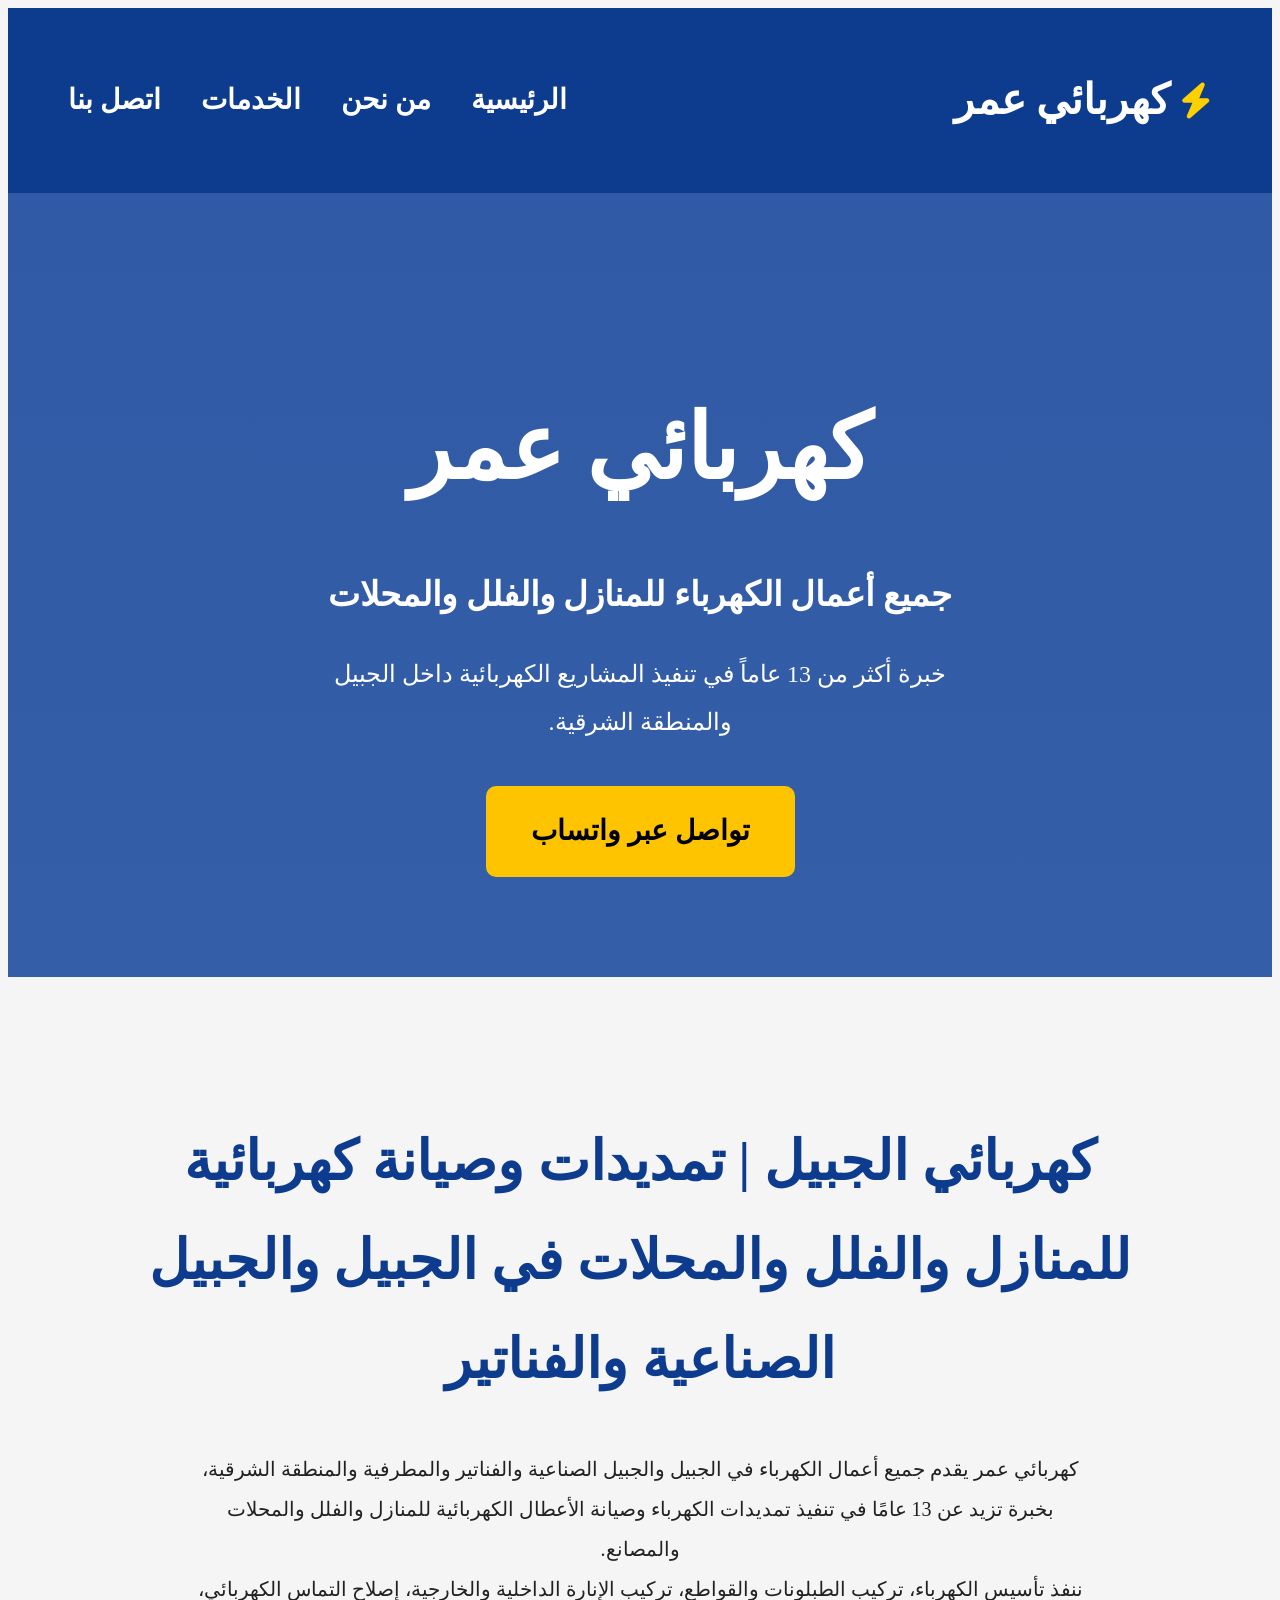
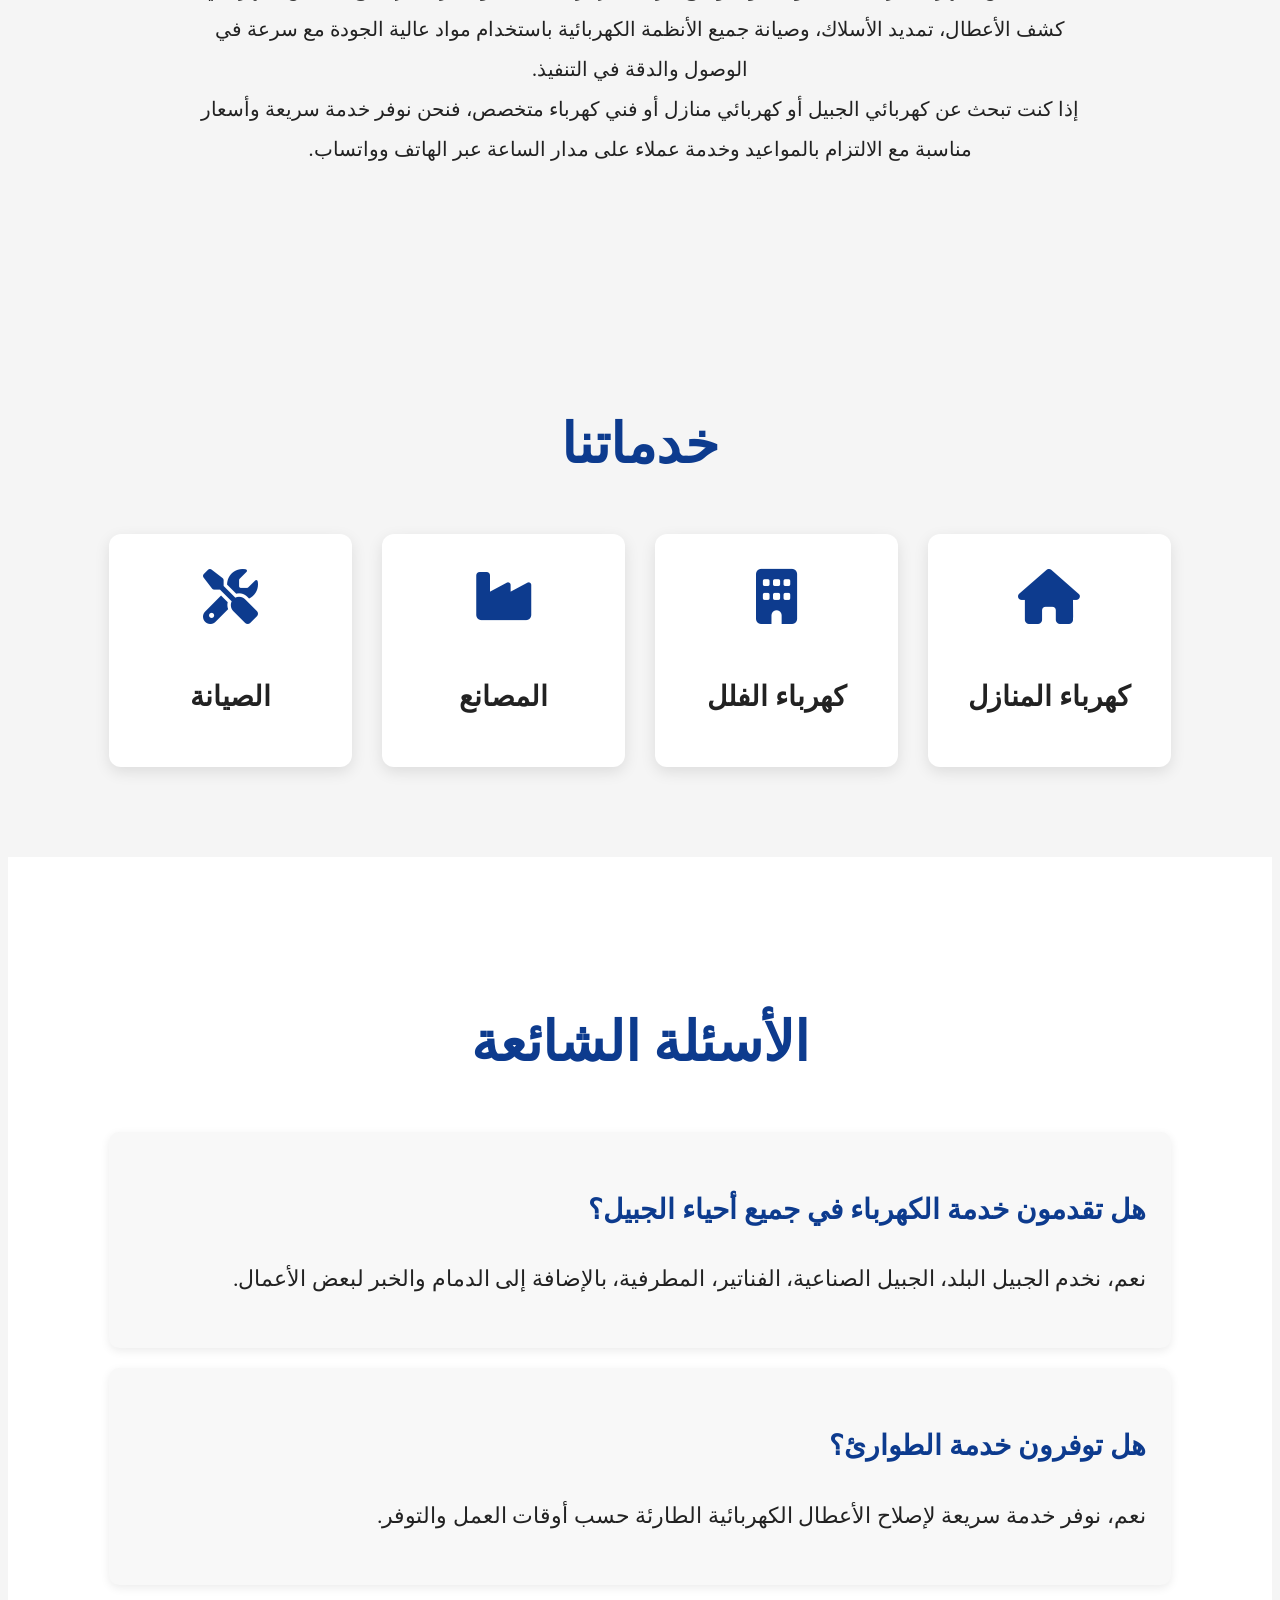
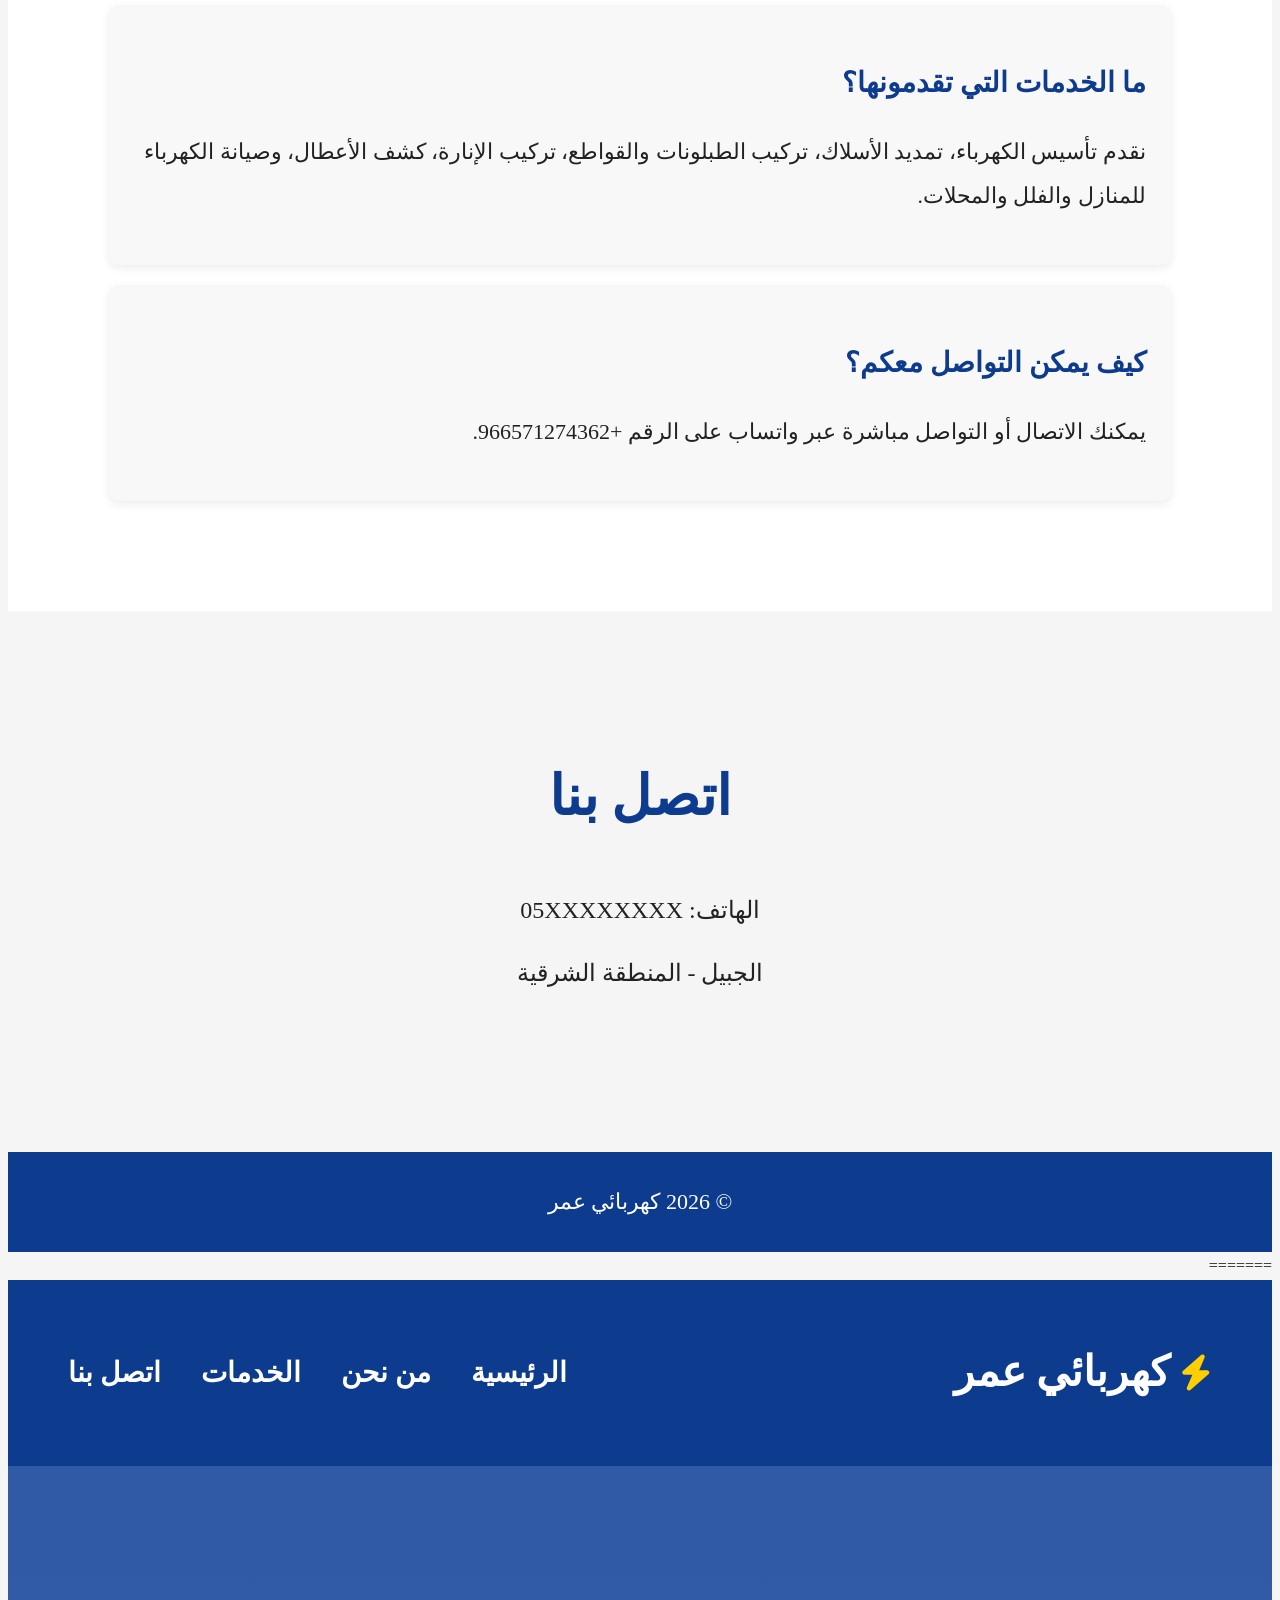
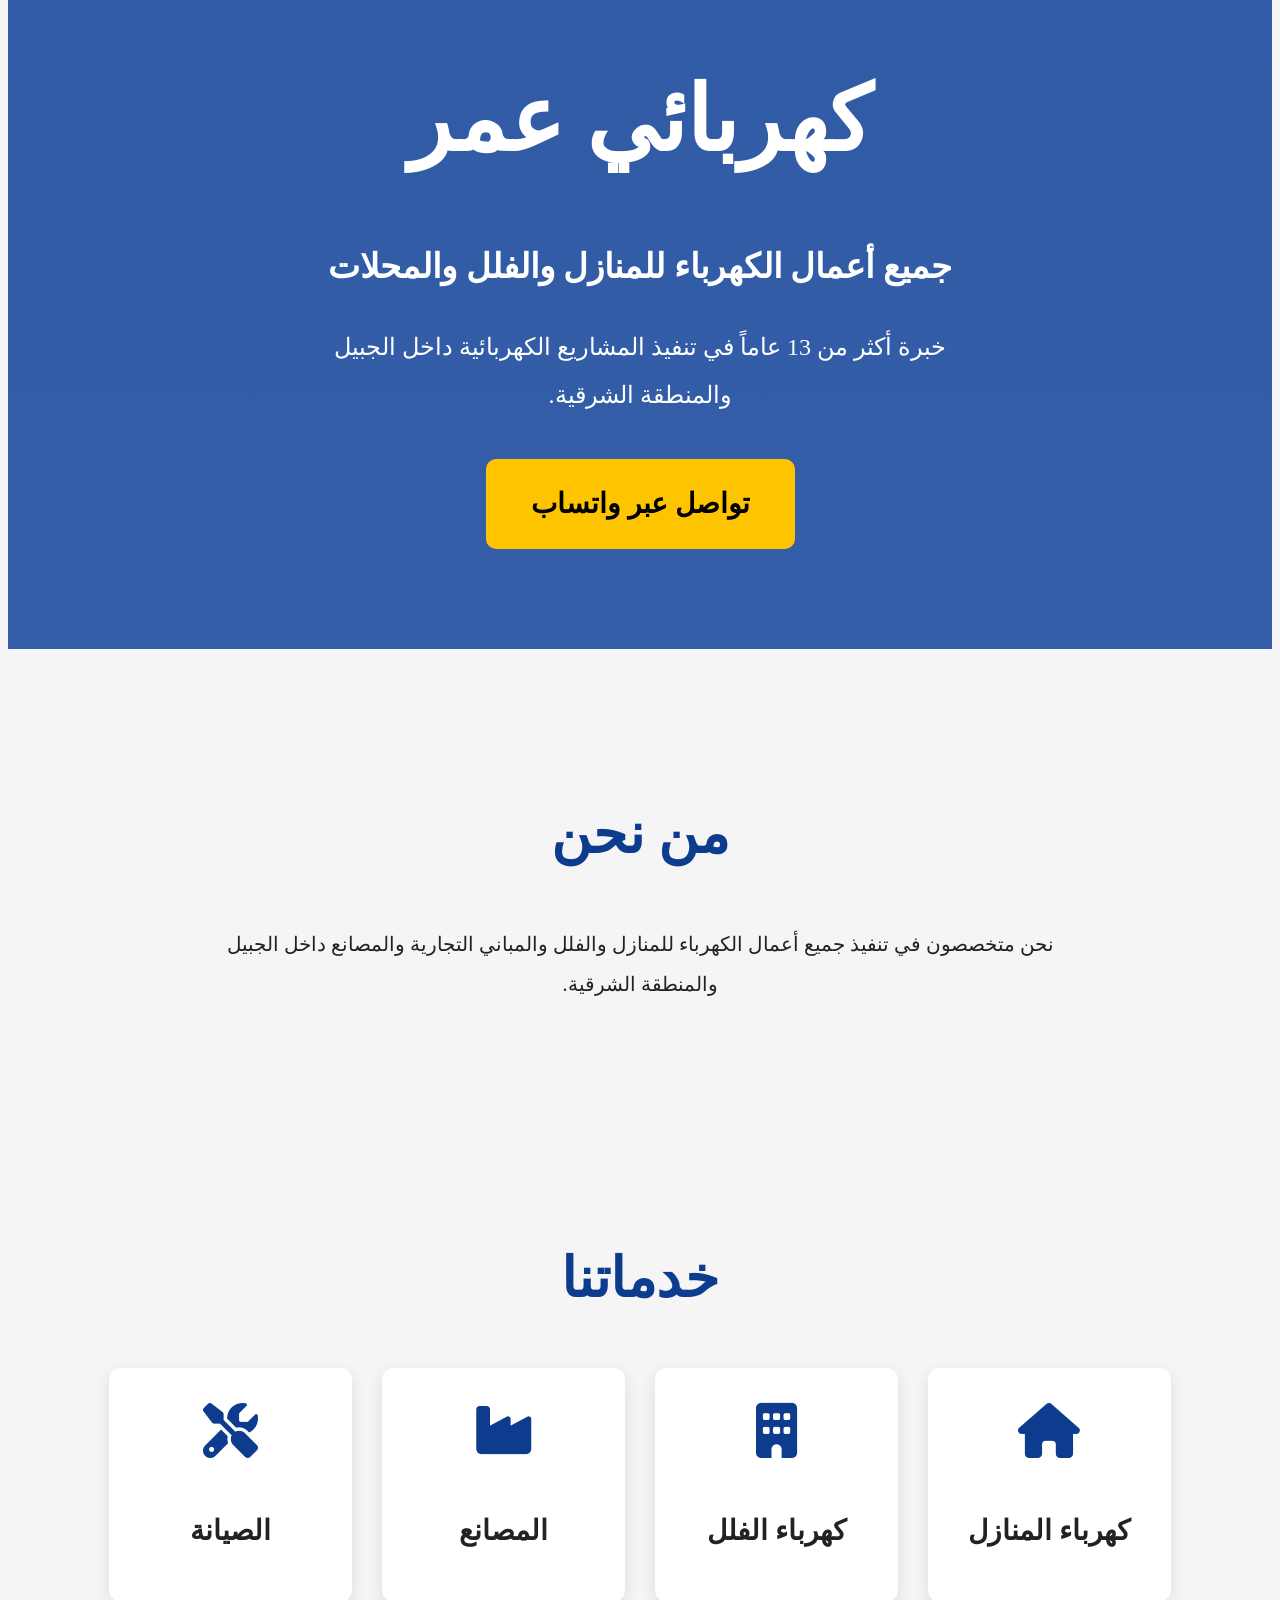
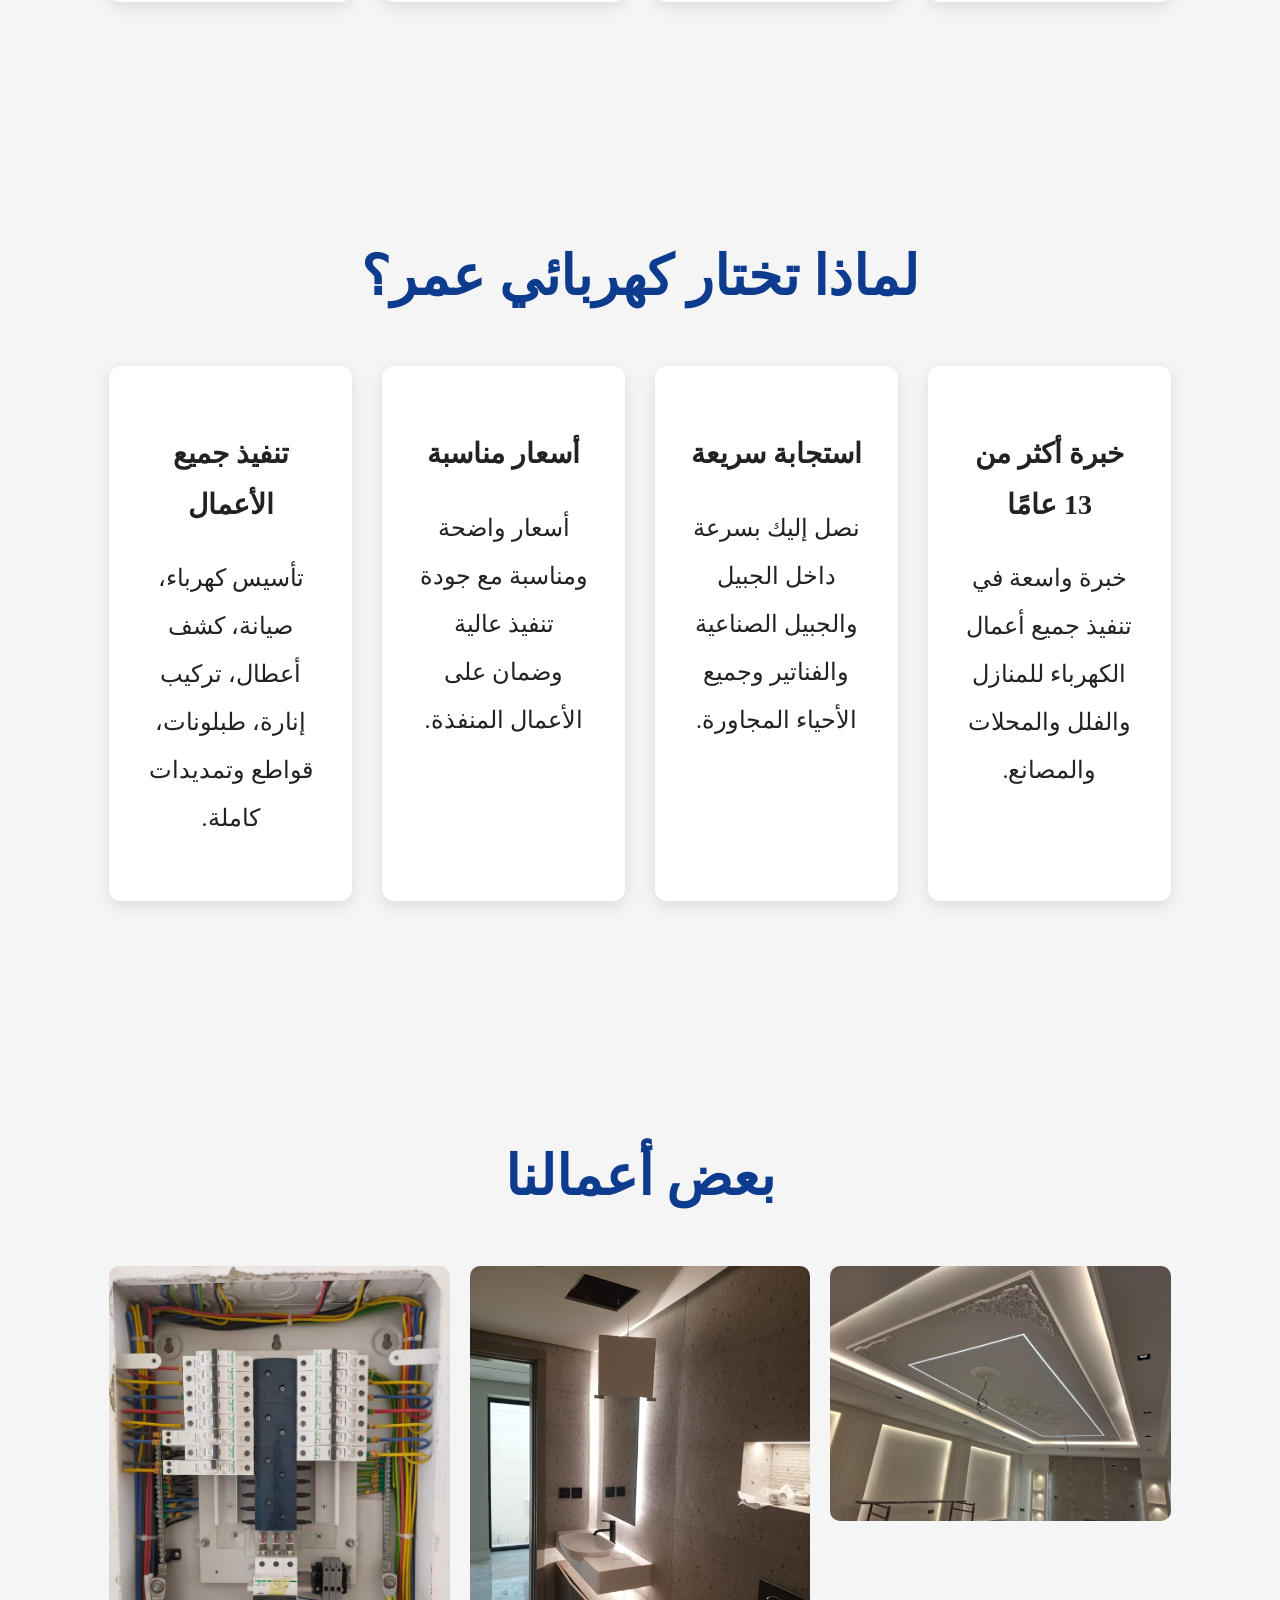
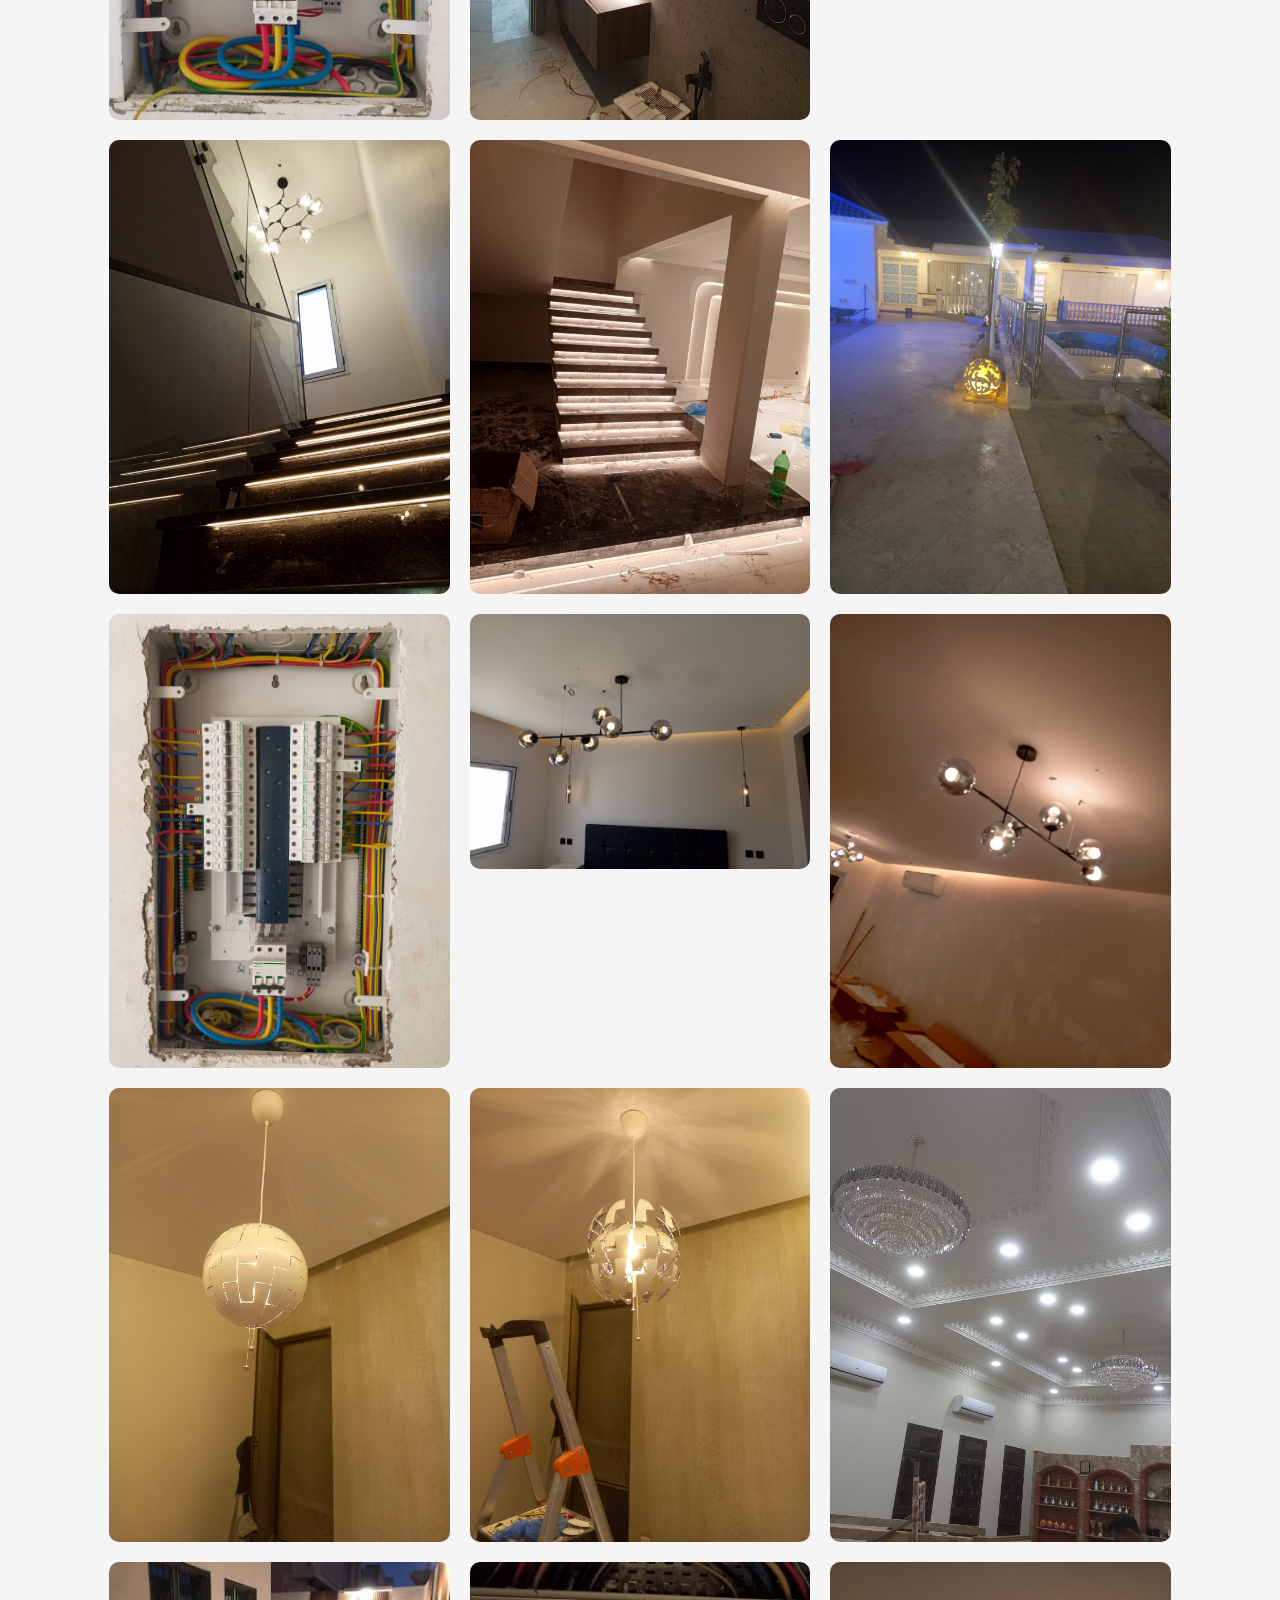
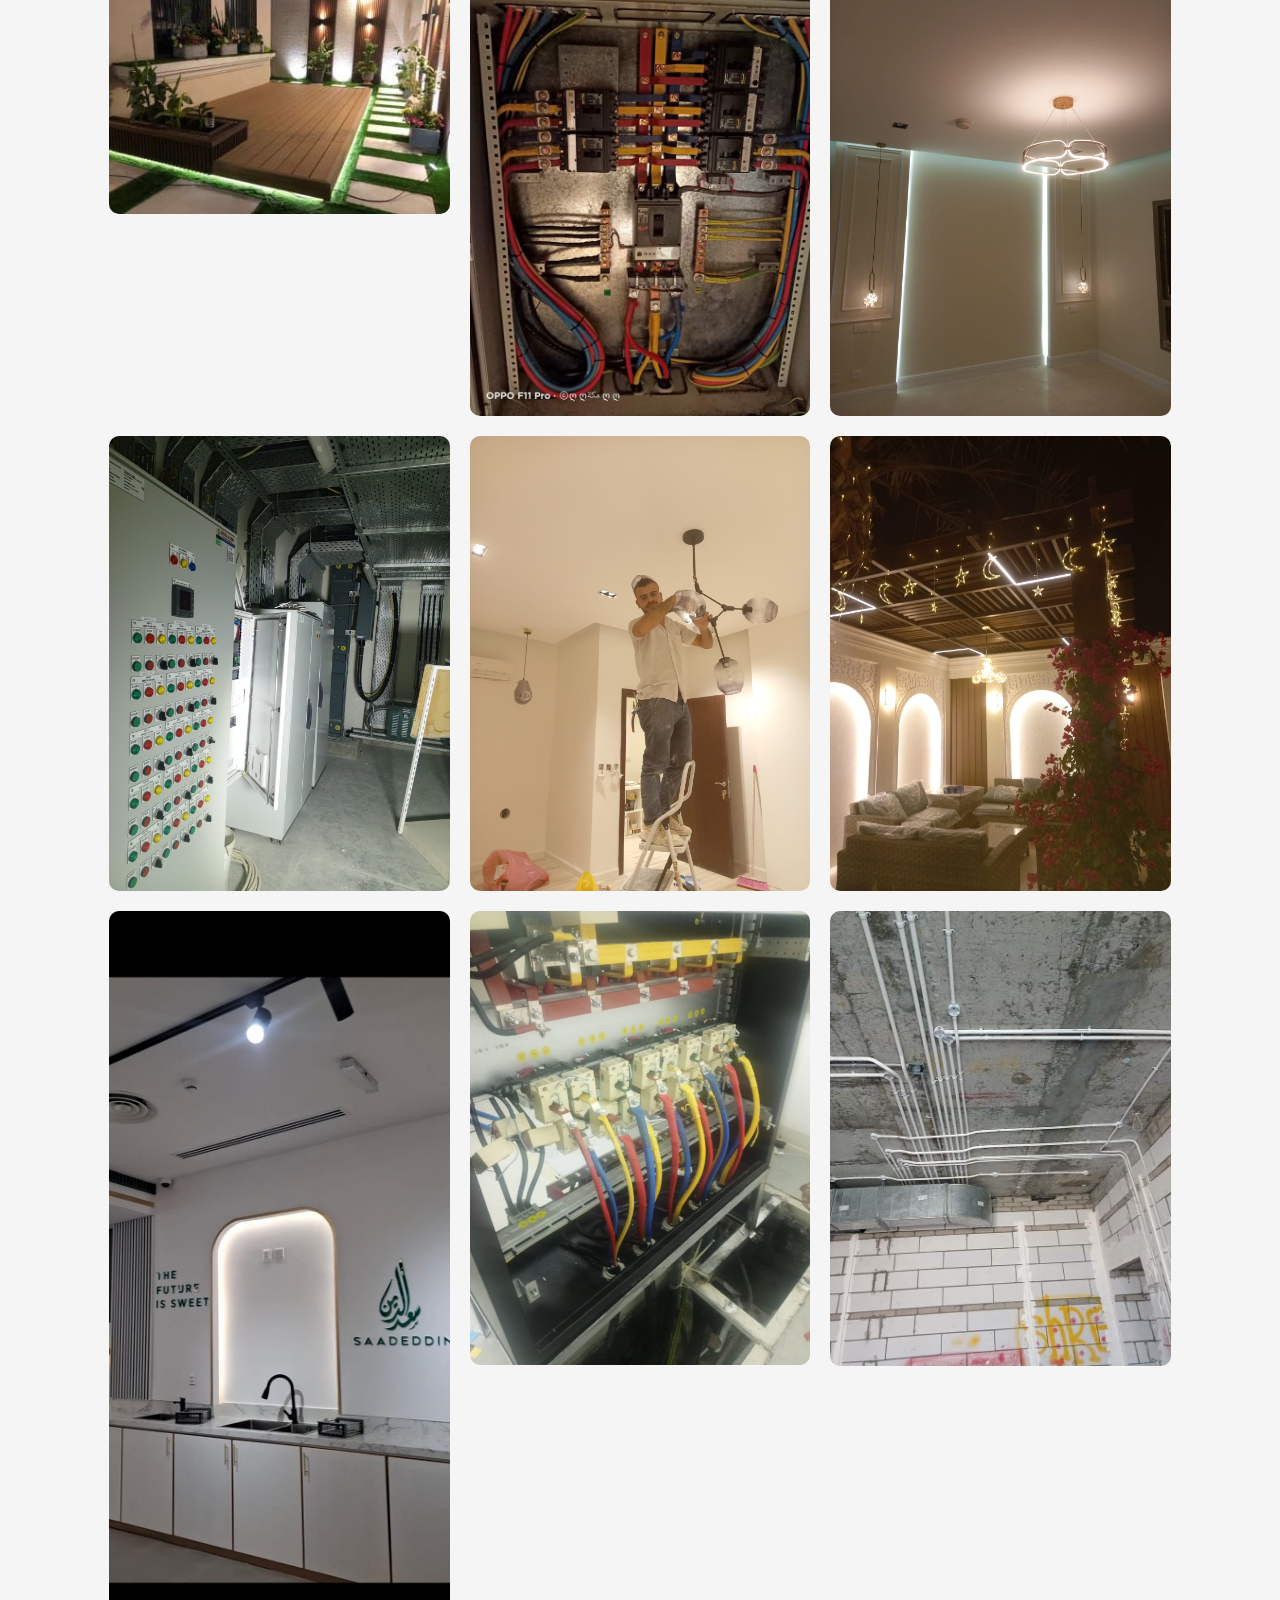
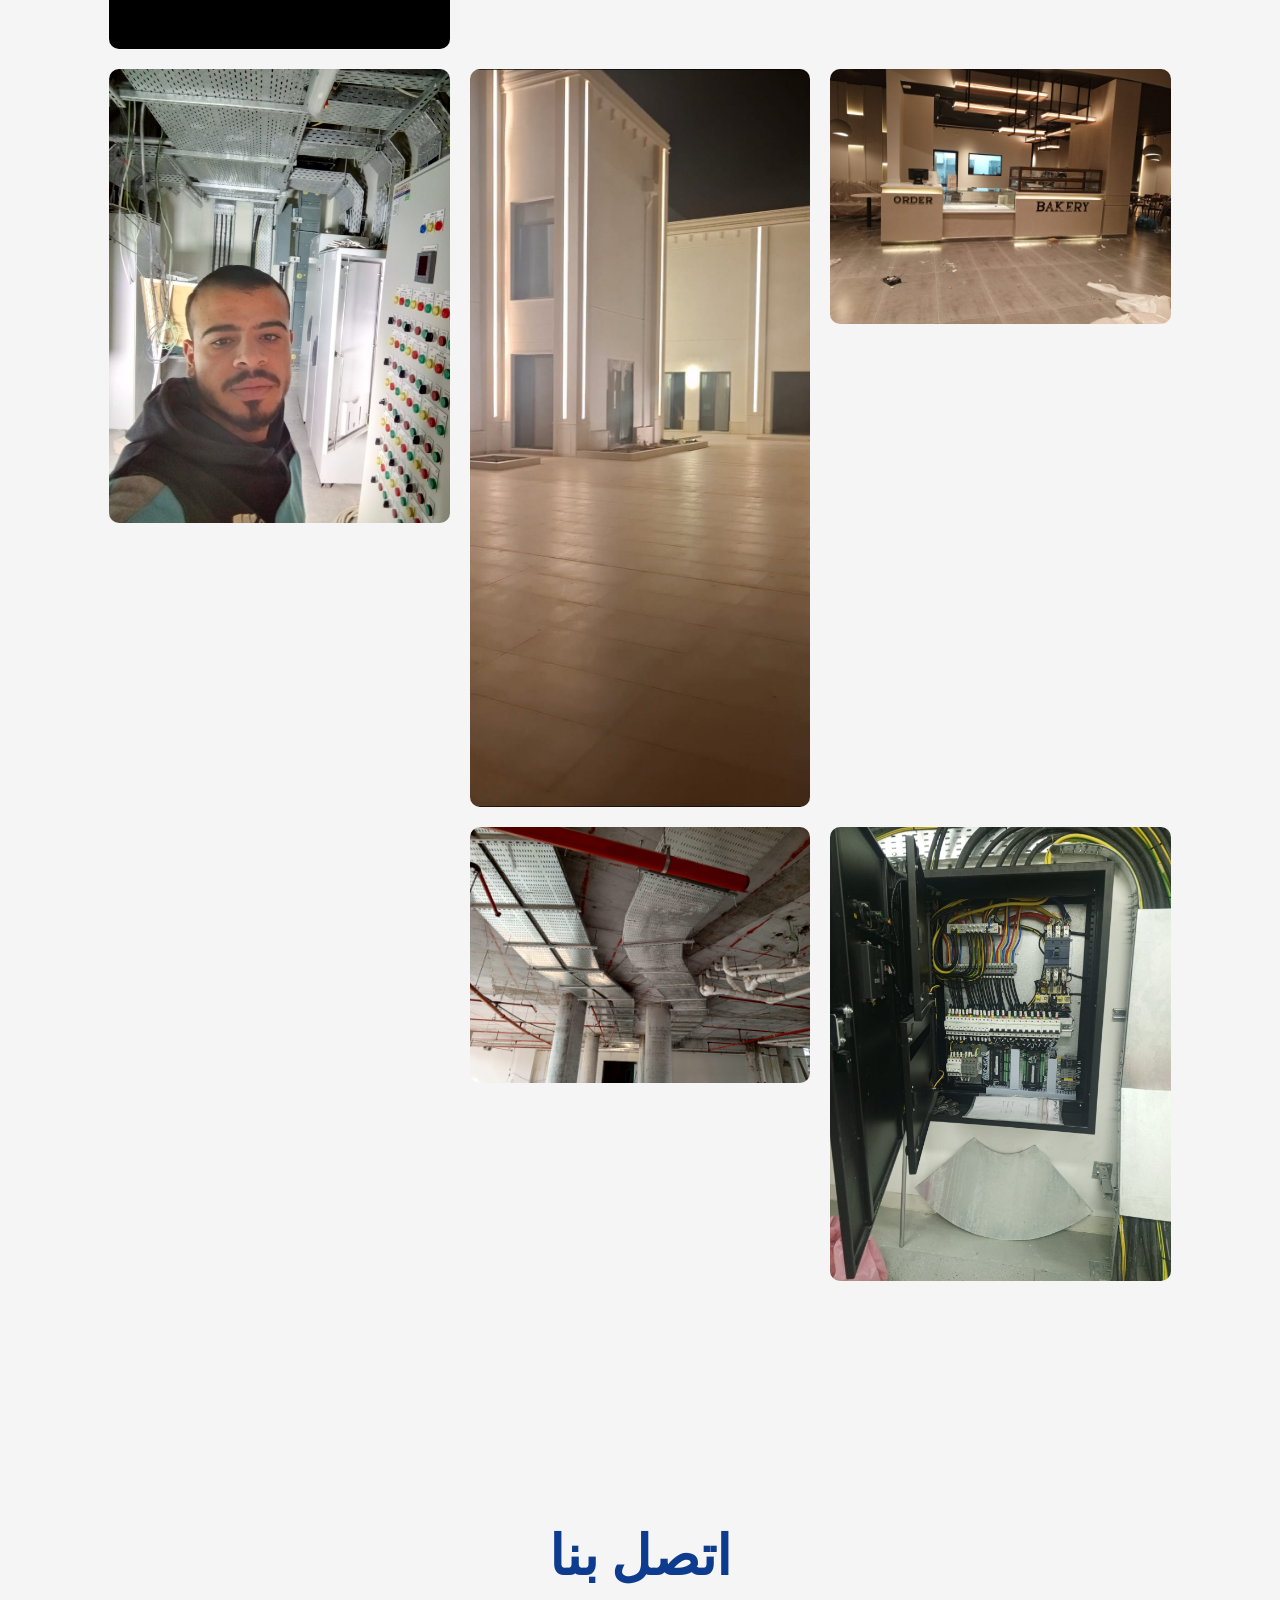
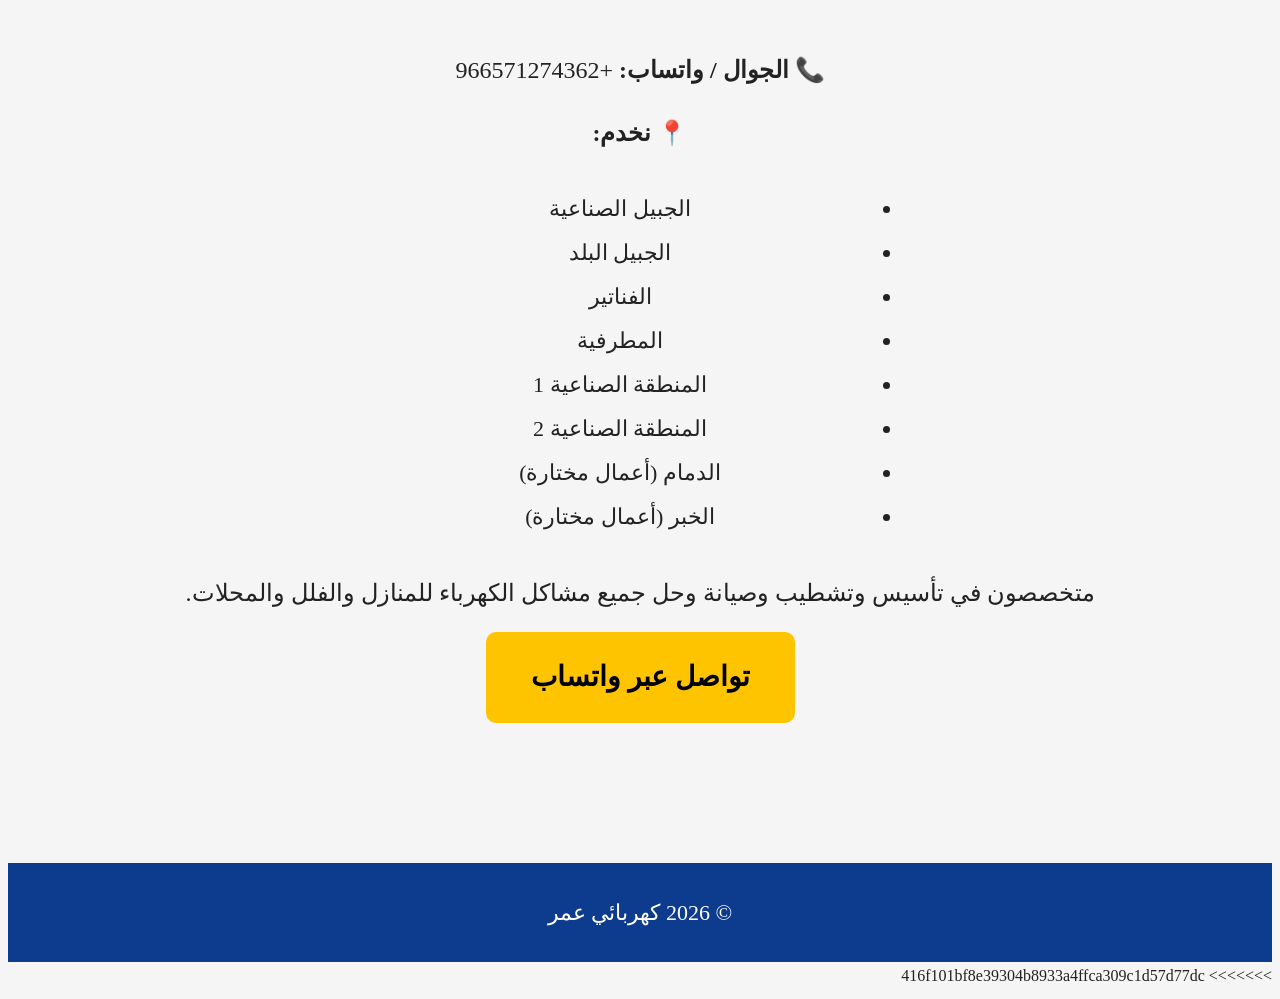
==== index.html @ 8fce2b68 "Update index.html" ====
<!DOCTYPE html>
<html lang="ar" dir="rtl">

<head>
    <meta charset="UTF-8">
    <meta name="viewport" content="width=device-width, initial-scale=1.0">

<title>كهربائي الجبيل | كهربائي منازل وفلل ومحلات بالجبيل الصناعية | كهربائي عمر</title>
    
    <link rel="stylesheet" href="style.css">

    <link rel="stylesheet"
        href="https://cdnjs.cloudflare.com/ajax/libs/font-awesome/6.5.2/css/all.min.css">
    <script type="application/ld+json">
{
  "@context": "https://schema.org",
  "@type": "Electrician",
  "name": "كهربائي عمر",
  "url": "https://omar-electrician.github.io/electrical-website/",
  "image": "https://omar-electrician.github.io/electrical-website/images/logo.png",
  "logo": "https://omar-electrician.github.io/electrical-website/images/logo.png",
  "telephone": "+966571274362",
  "description": "كهربائي متخصص في تمديدات الكهرباء وصيانة الأعطال وتركيب الإنارة والقواطع للمنازل والفلل والمحلات في الجبيل والجبيل الصناعية والفناتير والدمام والخبر.",
  "address": {
    "@type": "PostalAddress",
    "addressCountry": "SA",
    "addressLocality": "الجبيل"
  },
  "areaServed": [
    {
      "@type": "City",
      "name": "الجبيل"
    },
    {
      "@type": "City",
      "name": "الجبيل الصناعية"
    },
    {
      "@type": "City",
      "name": "الفناتير"
    },
    {
      "@type": "City",
      "name": "الدمام"
    },
    {
      "@type": "City",
      "name": "الخبر"
    }
  ],
  "serviceType": [
    "كهربائي منازل",
    "تمديدات كهربائية",
    "صيانة كهرباء",
    "كشف الأعطال الكهربائية",
    "تركيب الإنارة",
    "تركيب القواطع",
    "تركيب الأفياش والمفاتيح",
    "صيانة لوحات الكهرباء",
    "كهربائي فلل",
    "كهربائي محلات",
    "صيانة طوارئ كهرباء"
  ]
}
</script>
</head>

<body>

<header>

    <div class="logo">
        <i class="fa-solid fa-bolt"></i>
        <h2>كهربائي عمر</h2>
    </div>

    <nav>

        <a href="#home">الرئيسية</a>
        <a href="#about">من نحن</a>
        <a href="#services">الخدمات</a>
        <a href="#contact">اتصل بنا</a>

    </nav>

</header>

<section id="home" class="hero">

    <div class="hero-text">

        <h1>كهربائي عمر</h1>

        <h3>جميع أعمال الكهرباء للمنازل والفلل والمحلات</h3>

        <p>
            خبرة أكثر من 13 عاماً في تنفيذ المشاريع الكهربائية
            داخل الجبيل والمنطقة الشرقية.
        </p>

        <a href="https://wa.me/966000000000" class="btn">
            تواصل عبر واتساب
        </a>

    </div>

</section>

<section id="about">

<h2>كهربائي الجبيل | تمديدات وصيانة كهربائية للمنازل والفلل والمحلات في الجبيل والجبيل الصناعية والفناتير</h2>
    
<p>
كهربائي عمر يقدم جميع أعمال الكهرباء في الجبيل والجبيل الصناعية والفناتير والمطرفية والمنطقة الشرقية، بخبرة تزيد عن 13 عامًا في تنفيذ تمديدات الكهرباء وصيانة الأعطال الكهربائية للمنازل والفلل والمحلات والمصانع.
</p>

<p>
ننفذ تأسيس الكهرباء، تركيب الطبلونات والقواطع، تركيب الإنارة الداخلية والخارجية، إصلاح التماس الكهربائي، كشف الأعطال، تمديد الأسلاك، وصيانة جميع الأنظمة الكهربائية باستخدام مواد عالية الجودة مع سرعة في الوصول والدقة في التنفيذ.
</p>

<p>
إذا كنت تبحث عن كهربائي الجبيل أو كهربائي منازل أو فني كهرباء متخصص، فنحن نوفر خدمة سريعة وأسعار مناسبة مع الالتزام بالمواعيد وخدمة عملاء على مدار الساعة عبر الهاتف وواتساب.
</p>

</section>
<section id="services">

<h2>خدماتنا</h2>

<div class="services">

<div class="service">
<i class="fa-solid fa-house"></i>
<h3>كهرباء المنازل</h3>
</div>

<div class="service">
<i class="fa-solid fa-building"></i>
<h3>كهرباء الفلل</h3>
</div>

<div class="service">
<i class="fa-solid fa-industry"></i>
<h3>المصانع</h3>
</div>

<div class="service">
<i class="fa-solid fa-screwdriver-wrench"></i>
<h3>الصيانة</h3>
</div>

</div>

</section>
<section id="faq">

<h2>الأسئلة الشائعة</h2>

<div class="faq-item">
<h3>هل تقدمون خدمة الكهرباء في جميع أحياء الجبيل؟</h3>
<p>نعم، نخدم الجبيل البلد، الجبيل الصناعية، الفناتير، المطرفية، بالإضافة إلى الدمام والخبر لبعض الأعمال.</p>
</div>

<div class="faq-item">
<h3>هل توفرون خدمة الطوارئ؟</h3>
<p>نعم، نوفر خدمة سريعة لإصلاح الأعطال الكهربائية الطارئة حسب أوقات العمل والتوفر.</p>
</div>

<div class="faq-item">
<h3>ما الخدمات التي تقدمونها؟</h3>
<p>نقدم تأسيس الكهرباء، تمديد الأسلاك، تركيب الطبلونات والقواطع، تركيب الإنارة، كشف الأعطال، وصيانة الكهرباء للمنازل والفلل والمحلات.</p>
</div>

<div class="faq-item">
<h3>كيف يمكن التواصل معكم؟</h3>
<p>يمكنك الاتصال أو التواصل مباشرة عبر واتساب على الرقم +966571274362.</p>
</div>

</section>
<section id="contact">

<h2>اتصل بنا</h2>

<p>الهاتف: 05XXXXXXXX</p>

<p>الجبيل - المنطقة الشرقية</p>

</section>

<footer>

© 2026 كهربائي عمر

</footer>

</body>

</html>
=======
<!DOCTYPE html>
<html lang="ar" dir="rtl">

<head>
    <meta charset="UTF-8">
    <meta name="viewport" content="width=device-width, initial-scale=1.0">
<meta name="description" content="كهربائي عمر يقدم خدمات الكهرباء للمنازل والفلل والمحلات والمصانع في الجبيل والمنطقة الشرقية. تركيب وصيانة وتمديدات كهربائية وكشف الأعطال وخدمة سريعة على مدار الساعة.">
<meta name="keywords" content="كهربائي عمر, كهربائي الجبيل, كهربائي بالجبيل, كهربائي الجبيل الصناعية, كهربائي الشرقية, كهربائي منازل, كهربائي فلل, صيانة كهرباء, تمديدات كهربائية, كشف أعطال كهربائية, فني كهرباء">
<meta name="author" content="كهربائي عمر">

<meta property="og:title" content="كهربائي عمر | مقاول كهرباء بالجبيل">
<meta property="og:description" content="خدمات الكهرباء للمنازل والفلل والمحلات والمصانع داخل الجبيل والمنطقة الشرقية.">

<meta property="og:url" content="https://omar-electrician.github.io/electrical-website/">
    <title>كهربائي عمر | مقاول كهرباء بالجبيل</title>
<meta property="og:locale" content="ar_SA">
    <link rel="stylesheet" href="style.css">

    <link rel="stylesheet"
        href="https://cdnjs.cloudflare.com/ajax/libs/font-awesome/6.5.2/css/all.min.css">
<script type="application/ld+json">
{
  "@context":"https://schema.org",
  "@type":"Electrician",
  "name":"كهربائي عمر",
  "url":"https://omar-electrician.github.io/electrical-website/",
  "telephone":"+966571274362",
  "description":"كهربائي عمر متخصص في أعمال الكهرباء للمنازل والفلل والمحلات والمصانع داخل الجبيل والمنطقة الشرقية.",
  "areaServed":"الجبيل، المنطقة الشرقية، المملكة العربية السعودية",
  "priceRange":"$$"
}
</script>
</head>


<body>

<header>

    <div class="logo">
        <i class="fa-solid fa-bolt"></i>
        <h2>كهربائي عمر</h2>
    </div>

    <nav>

        <a href="#home">الرئيسية</a>
        <a href="#about">من نحن</a>
        <a href="#services">الخدمات</a>
        <a href="#contact">اتصل بنا</a>

    </nav>

</header>

<section id="home" class="hero">

    <div class="hero-text">

        <h1>كهربائي عمر</h1>

        <h3>جميع أعمال الكهرباء للمنازل والفلل والمحلات</h3>

        <p>
            خبرة أكثر من 13 عاماً في تنفيذ المشاريع الكهربائية
            داخل الجبيل والمنطقة الشرقية.
        </p>

        <a href="https://wa.me/966571274362" class="btn">
            تواصل عبر واتساب
        </a>

    </div>

</section>

<section id="about">

<h2>من نحن</h2>

<p>
نحن متخصصون في تنفيذ جميع أعمال الكهرباء للمنازل والفلل
والمباني التجارية والمصانع داخل الجبيل والمنطقة الشرقية.
</p>

</section>

<section id="services">

<h2>خدماتنا</h2>

<div class="services">

<div class="service">
<i class="fa-solid fa-house"></i>
<h3>كهرباء المنازل</h3>
</div>

<div class="service">
<i class="fa-solid fa-building"></i>
<h3>كهرباء الفلل</h3>
</div>

<div class="service">
<i class="fa-solid fa-industry"></i>
<h3>المصانع</h3>
</div>

<div class="service">
<i class="fa-solid fa-screwdriver-wrench"></i>
<h3>الصيانة</h3>
</div>

</div>

</section>
  <section id="why-us">

<h2>لماذا تختار كهربائي عمر؟</h2>

<div class="services">

<div class="service">
<h3>خبرة أكثر من 13 عامًا</h3>
<p>خبرة واسعة في تنفيذ جميع أعمال الكهرباء للمنازل والفلل والمحلات والمصانع.</p>
</div>

<div class="service">
<h3>استجابة سريعة</h3>
<p>نصل إليك بسرعة داخل الجبيل والجبيل الصناعية والفناتير وجميع الأحياء المجاورة.</p>
</div>

<div class="service">
<h3>أسعار مناسبة</h3>
<p>أسعار واضحة ومناسبة مع جودة تنفيذ عالية وضمان على الأعمال المنفذة.</p>
</div>

<div class="service">
<h3>تنفيذ جميع الأعمال</h3>
<p>تأسيس كهرباء، صيانة، كشف أعطال، تركيب إنارة، طبلونات، قواطع وتمديدات كاملة.</p>
</div>

</div>

</section>  
<section id="gallery">
    <div class="container">
        <h2>بعض أعمالنا</h2>

    <div class="gallery" id="galleryContainer"></div>
      </div>

</section>  
<section id="contact">

<h2>اتصل بنا</h2>

<p><strong>📞 الجوال / واتساب:</strong> +966571274362</p>

<p><strong>📍 نخدم:</strong></p>

<ul>
    <li>الجبيل الصناعية</li>
    <li>الجبيل البلد</li>
    <li>الفناتير</li>
    <li>المطرفية</li>
    <li>المنطقة الصناعية 1</li>
    <li>المنطقة الصناعية 2</li>
    <li>الدمام (أعمال مختارة)</li>
    <li>الخبر (أعمال مختارة)</li>
</ul>

<p>
متخصصون في تأسيس وتشطيب وصيانة وحل جميع مشاكل الكهرباء للمنازل والفلل والمحلات.
</p>

<a href="https://wa.me/966571274362" class="btn">
تواصل عبر واتساب
</a>
</section>

<footer>

© 2026 كهربائي عمر

</footer>
<script src="gallery.js?v=2"></script>
</body>

</html>
>>>>>>> 416f101bf8e39304b8933a4ffca309c1d57d77dc
---- style.css ----
<<<<<<< HEAD
*{
    margin:0;
    padding:0;
    box-sizing:border-box;
    font-family:Tahoma, Arial, sans-serif;
}

html{
    scroll-behavior:smooth;
}

body{
    background:#f5f7fa;
    color:#222;
    line-height:1.8;
}

header{
    background:#0b3d91;
    color:#fff;
    display:flex;
    justify-content:space-between;
    align-items:center;
    padding:18px 8%;
    position:sticky;
    top:0;
    z-index:1000;
}

.logo{
    display:flex;
    align-items:center;
    gap:10px;
}

.logo i{
    color:#ffd000;
    font-size:28px;
}

nav{
    display:flex;
    gap:25px;
}

nav a{
    color:#fff;
    text-decoration:none;
    font-weight:bold;
    transition:.3s;
}

nav a:hover{
    color:#ffd000;
}

.hero{
    background:linear-gradient(rgba(11,61,145,.85),rgba(11,61,145,.85));
    color:#fff;
    text-align:center;
    padding:100px 20px;
}

.hero h1{
    font-size:50px;
    margin-bottom:15px;
}

.hero h3{
    font-size:24px;
    margin-bottom:20px;
}

.hero p{
    max-width:700px;
    margin:auto;
    margin-bottom:30px;
}

.btn{
    background:#ffd000;
    color:#000;
    text-decoration:none;
    padding:15px 35px;
    border-radius:8px;
    font-weight:bold;
    display:inline-block;
}

.btn:hover{
    background:#ffbf00;
}

section{
    padding:70px 8%;
}

section h2{
    text-align:center;
    color:#0b3d91;
    margin-bottom:35px;
    font-size:34px;
}

#about p{
    max-width:900px;
    margin:auto;
    text-align:center;
    font-size:20px;
}

.services{
    display:grid;
    grid-template-columns:repeat(auto-fit,minmax(220px,1fr));
    gap:25px;
}

.service{
    background:#fff;
    border-radius:15px;
    padding:35px;
    text-align:center;
    box-shadow:0 10px 25px rgba(0,0,0,.08);
    transition:.3s;
}

.service:hover{
    transform:translateY(-8px);
}

.service i{
    font-size:45px;
    color:#0b3d91;
    margin-bottom:20px;
}

.service h3{
    margin-bottom:10px;
}

#contact{
    text-align:center;
}

footer{
    background:#0b3d91;
    color:#fff;
    text-align:center;
    padding:25px;
    margin-top:50px;
}

@media(max-width:768px){

header{
    flex-direction:column;
    gap:15px;
}

nav{
    flex-wrap:wrap;
    justify-content:center;
}

.hero h1{
    font-size:36px;
}

.hero h3{
    font-size:20px;
}

}
=======
*{
    margin:0;
    padding:0;
    box-sizing:border-box;
    font-family:Tahoma, Arial, sans-serif;
}

html{
    scroll-behavior:smooth;
}

body{
    direction:rtl;
    background:#f5f5f5;
    color:#222;
}

/* Header */

header{
    background:#0d3b8e;
    color:#fff;
    display:flex;
    justify-content:space-between;
    align-items:center;
    padding:20px 60px;
    position:sticky;
    top:0;
    z-index:1000;
}

.logo{
    display:flex;
    align-items:center;
    gap:10px;
}

.logo h2{
    font-size:42px;
}

.logo i{
    color:#ffd000;
    font-size:36px;
}

nav{
    display:flex;
    gap:40px;
}

nav a{
    color:white;
    text-decoration:none;
    font-size:28px;
    font-weight:bold;
}

nav a:hover{
    color:#ffd000;
}

/* Hero */

.hero{
    min-height:520px;
    display:flex;
    justify-content:center;
    align-items:center;
    text-align:center;
    background:linear-gradient(#305aa5,#355ea8);
    color:white;
}

.hero-text h1{
    font-size:90px;
    margin-bottom:25px;
}

.hero-text h3{
    font-size:34px;
    margin-bottom:25px;
}

.hero-text p{
    font-size:24px;
    margin-bottom:40px;
}

.btn{
    display:inline-block;
    background:#ffc400;
    color:black;
    text-decoration:none;
    padding:20px 45px;
    border-radius:10px;
    font-size:28px;
    font-weight:bold;
    transition:.3s;
}

.btn:hover{
    background:#ffda4d;
}

/* Sections */

section{
    padding:90px 8%;
}

section h2{
    text-align:center;
    font-size:55px;
    margin-bottom:40px;
    color:#0d3b8e;
}

section p{
    font-size:24px;
    line-height:2;
    text-align:center;
}

/* Services */

.services{
    display:grid;
    grid-template-columns:repeat(auto-fit,minmax(220px,1fr));
    gap:30px;
    margin-top:40px;
}

.service{
    background:white;
    border-radius:12px;
    padding:35px;
    text-align:center;
    box-shadow:0 5px 15px rgba(0,0,0,.1);
}

.service i{
    font-size:55px;
    color:#0d3b8e;
    margin-bottom:20px;
}

.service h3{
    font-size:28px;
}

/* Gallery */

.gallery{
    display:grid;
    grid-template-columns:repeat(auto-fit,minmax(280px,1fr));
    gap:20px;
}

.gallery img{
    width:100%;
    border-radius:10px;
    cursor:pointer;
    transition:.3s;
}

.gallery img:hover{
    transform:scale(1.04);
}

/* Contact */

#contact ul{
    max-width:500px;
    margin:30px auto;
    font-size:22px;
    line-height:2;
}

#contact p{
    margin:15px 0;
}

/* Footer */

footer{
    background:#0d3b8e;
    color:white;
    text-align:center;
    padding:30px;
    font-size:22px;
}

/* Mobile */

@media(max-width:768px){

header{
    flex-direction:column;
    gap:20px;
}

nav{
    flex-wrap:wrap;
    justify-content:center;
    gap:20px;
}

.logo h2{
    font-size:30px;
}

.hero-text h1{
    font-size:55px;
}

.hero-text h3{
    font-size:25px;
}

.hero-text p{
    font-size:20px;
}

.btn{
    font-size:22px;
}

section h2{
    font-size:40px;
}

}


#faq{
background:#fff;
}

.faq-item{
background:#f8f8f8;
padding:25px;
margin:20px 0;
border-radius:10px;
box-shadow:0 3px 10px rgba(0,0,0,.08);
}

.faq-item h3{
color:#0d3b8e;
margin-bottom:10px;
font-size:28px;
}

.faq-item p{
text-align:right;
font-size:22px;
line-height:2;
}
---- style.css ----
<<<<<<< HEAD
*{
    margin:0;
    padding:0;
    box-sizing:border-box;
    font-family:Tahoma, Arial, sans-serif;
}

html{
    scroll-behavior:smooth;
}

body{
    background:#f5f7fa;
    color:#222;
    line-height:1.8;
}

header{
    background:#0b3d91;
    color:#fff;
    display:flex;
    justify-content:space-between;
    align-items:center;
    padding:18px 8%;
    position:sticky;
    top:0;
    z-index:1000;
}

.logo{
    display:flex;
    align-items:center;
    gap:10px;
}

.logo i{
    color:#ffd000;
    font-size:28px;
}

nav{
    display:flex;
    gap:25px;
}

nav a{
    color:#fff;
    text-decoration:none;
    font-weight:bold;
    transition:.3s;
}

nav a:hover{
    color:#ffd000;
}

.hero{
    background:linear-gradient(rgba(11,61,145,.85),rgba(11,61,145,.85));
    color:#fff;
    text-align:center;
    padding:100px 20px;
}

.hero h1{
    font-size:50px;
    margin-bottom:15px;
}

.hero h3{
    font-size:24px;
    margin-bottom:20px;
}

.hero p{
    max-width:700px;
    margin:auto;
    margin-bottom:30px;
}

.btn{
    background:#ffd000;
    color:#000;
    text-decoration:none;
    padding:15px 35px;
    border-radius:8px;
    font-weight:bold;
    display:inline-block;
}

.btn:hover{
    background:#ffbf00;
}

section{
    padding:70px 8%;
}

section h2{
    text-align:center;
    color:#0b3d91;
    margin-bottom:35px;
    font-size:34px;
}

#about p{
    max-width:900px;
    margin:auto;
    text-align:center;
    font-size:20px;
}

.services{
    display:grid;
    grid-template-columns:repeat(auto-fit,minmax(220px,1fr));
    gap:25px;
}

.service{
    background:#fff;
    border-radius:15px;
    padding:35px;
    text-align:center;
    box-shadow:0 10px 25px rgba(0,0,0,.08);
    transition:.3s;
}

.service:hover{
    transform:translateY(-8px);
}

.service i{
    font-size:45px;
    color:#0b3d91;
    margin-bottom:20px;
}

.service h3{
    margin-bottom:10px;
}

#contact{
    text-align:center;
}

footer{
    background:#0b3d91;
    color:#fff;
    text-align:center;
    padding:25px;
    margin-top:50px;
}

@media(max-width:768px){

header{
    flex-direction:column;
    gap:15px;
}

nav{
    flex-wrap:wrap;
    justify-content:center;
}

.hero h1{
    font-size:36px;
}

.hero h3{
    font-size:20px;
}

}
=======
*{
    margin:0;
    padding:0;
    box-sizing:border-box;
    font-family:Tahoma, Arial, sans-serif;
}

html{
    scroll-behavior:smooth;
}

body{
    direction:rtl;
    background:#f5f5f5;
    color:#222;
}

/* Header */

header{
    background:#0d3b8e;
    color:#fff;
    display:flex;
    justify-content:space-between;
    align-items:center;
    padding:20px 60px;
    position:sticky;
    top:0;
    z-index:1000;
}

.logo{
    display:flex;
    align-items:center;
    gap:10px;
}

.logo h2{
    font-size:42px;
}

.logo i{
    color:#ffd000;
    font-size:36px;
}

nav{
    display:flex;
    gap:40px;
}

nav a{
    color:white;
    text-decoration:none;
    font-size:28px;
    font-weight:bold;
}

nav a:hover{
    color:#ffd000;
}

/* Hero */

.hero{
    min-height:520px;
    display:flex;
    justify-content:center;
    align-items:center;
    text-align:center;
    background:linear-gradient(#305aa5,#355ea8);
    color:white;
}

.hero-text h1{
    font-size:90px;
    margin-bottom:25px;
}

.hero-text h3{
    font-size:34px;
    margin-bottom:25px;
}

.hero-text p{
    font-size:24px;
    margin-bottom:40px;
}

.btn{
    display:inline-block;
    background:#ffc400;
    color:black;
    text-decoration:none;
    padding:20px 45px;
    border-radius:10px;
    font-size:28px;
    font-weight:bold;
    transition:.3s;
}

.btn:hover{
    background:#ffda4d;
}

/* Sections */

section{
    padding:90px 8%;
}

section h2{
    text-align:center;
    font-size:55px;
    margin-bottom:40px;
    color:#0d3b8e;
}

section p{
    font-size:24px;
    line-height:2;
    text-align:center;
}

/* Services */

.services{
    display:grid;
    grid-template-columns:repeat(auto-fit,minmax(220px,1fr));
    gap:30px;
    margin-top:40px;
}

.service{
    background:white;
    border-radius:12px;
    padding:35px;
    text-align:center;
    box-shadow:0 5px 15px rgba(0,0,0,.1);
}

.service i{
    font-size:55px;
    color:#0d3b8e;
    margin-bottom:20px;
}

.service h3{
    font-size:28px;
}

/* Gallery */

.gallery{
    display:grid;
    grid-template-columns:repeat(auto-fit,minmax(280px,1fr));
    gap:20px;
}

.gallery img{
    width:100%;
    border-radius:10px;
    cursor:pointer;
    transition:.3s;
}

.gallery img:hover{
    transform:scale(1.04);
}

/* Contact */

#contact ul{
    max-width:500px;
    margin:30px auto;
    font-size:22px;
    line-height:2;
}

#contact p{
    margin:15px 0;
}

/* Footer */

footer{
    background:#0d3b8e;
    color:white;
    text-align:center;
    padding:30px;
    font-size:22px;
}

/* Mobile */

@media(max-width:768px){

header{
    flex-direction:column;
    gap:20px;
}

nav{
    flex-wrap:wrap;
    justify-content:center;
    gap:20px;
}

.logo h2{
    font-size:30px;
}

.hero-text h1{
    font-size:55px;
}

.hero-text h3{
    font-size:25px;
}

.hero-text p{
    font-size:20px;
}

.btn{
    font-size:22px;
}

section h2{
    font-size:40px;
}

}


#faq{
background:#fff;
}

.faq-item{
background:#f8f8f8;
padding:25px;
margin:20px 0;
border-radius:10px;
box-shadow:0 3px 10px rgba(0,0,0,.08);
}

.faq-item h3{
color:#0d3b8e;
margin-bottom:10px;
font-size:28px;
}

.faq-item p{
text-align:right;
font-size:22px;
line-height:2;
}
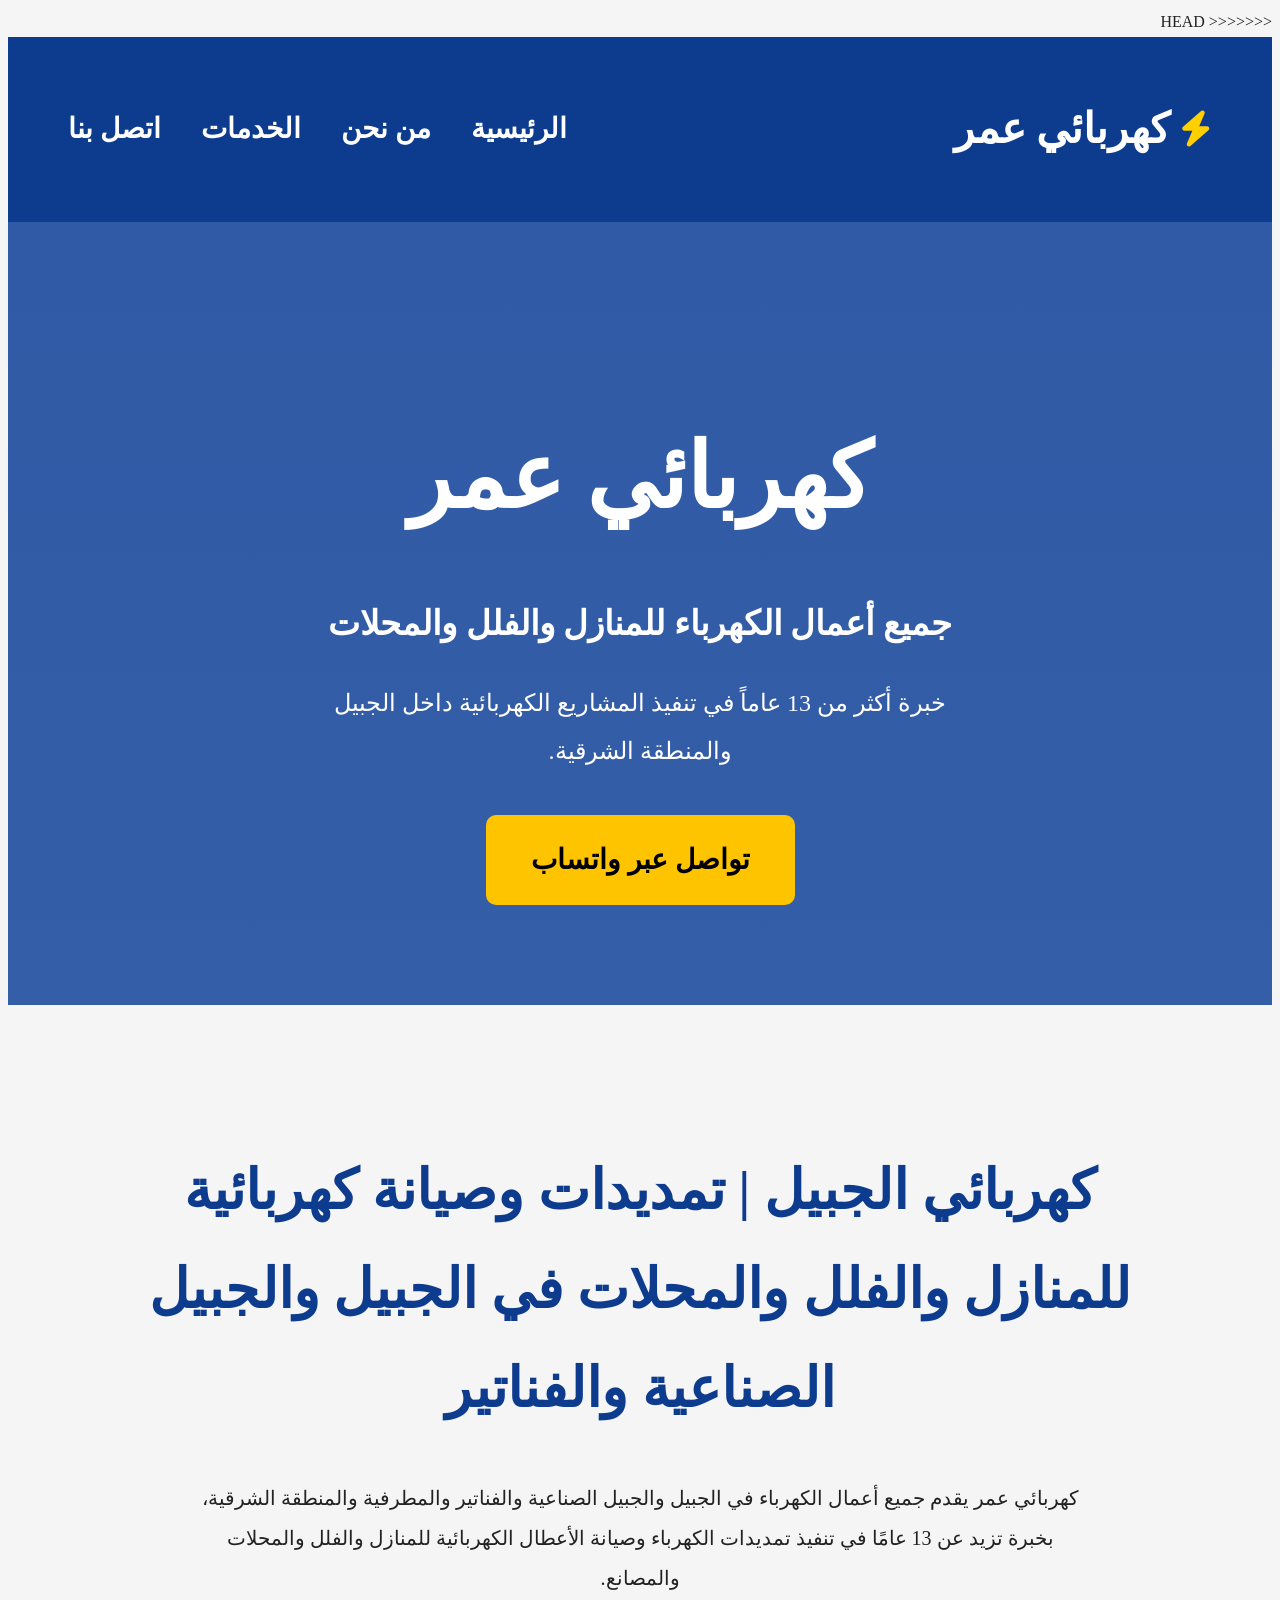
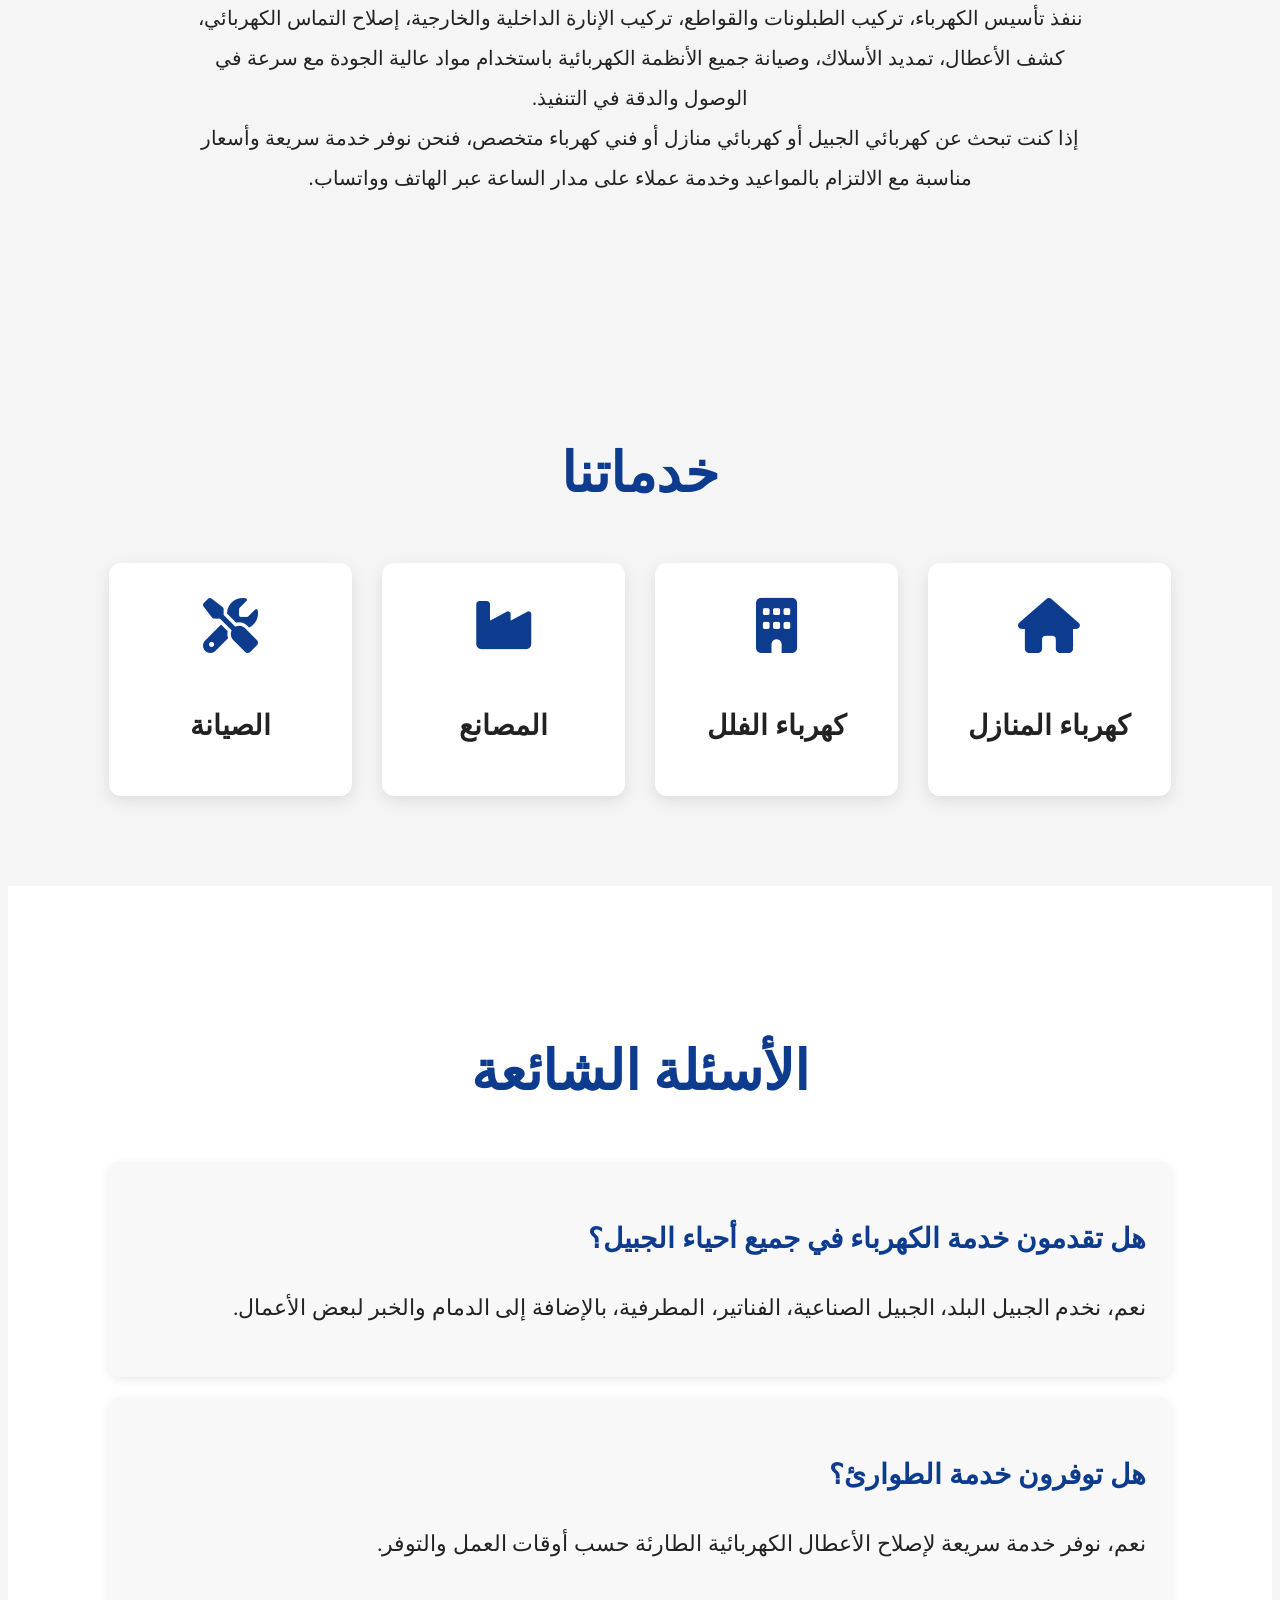
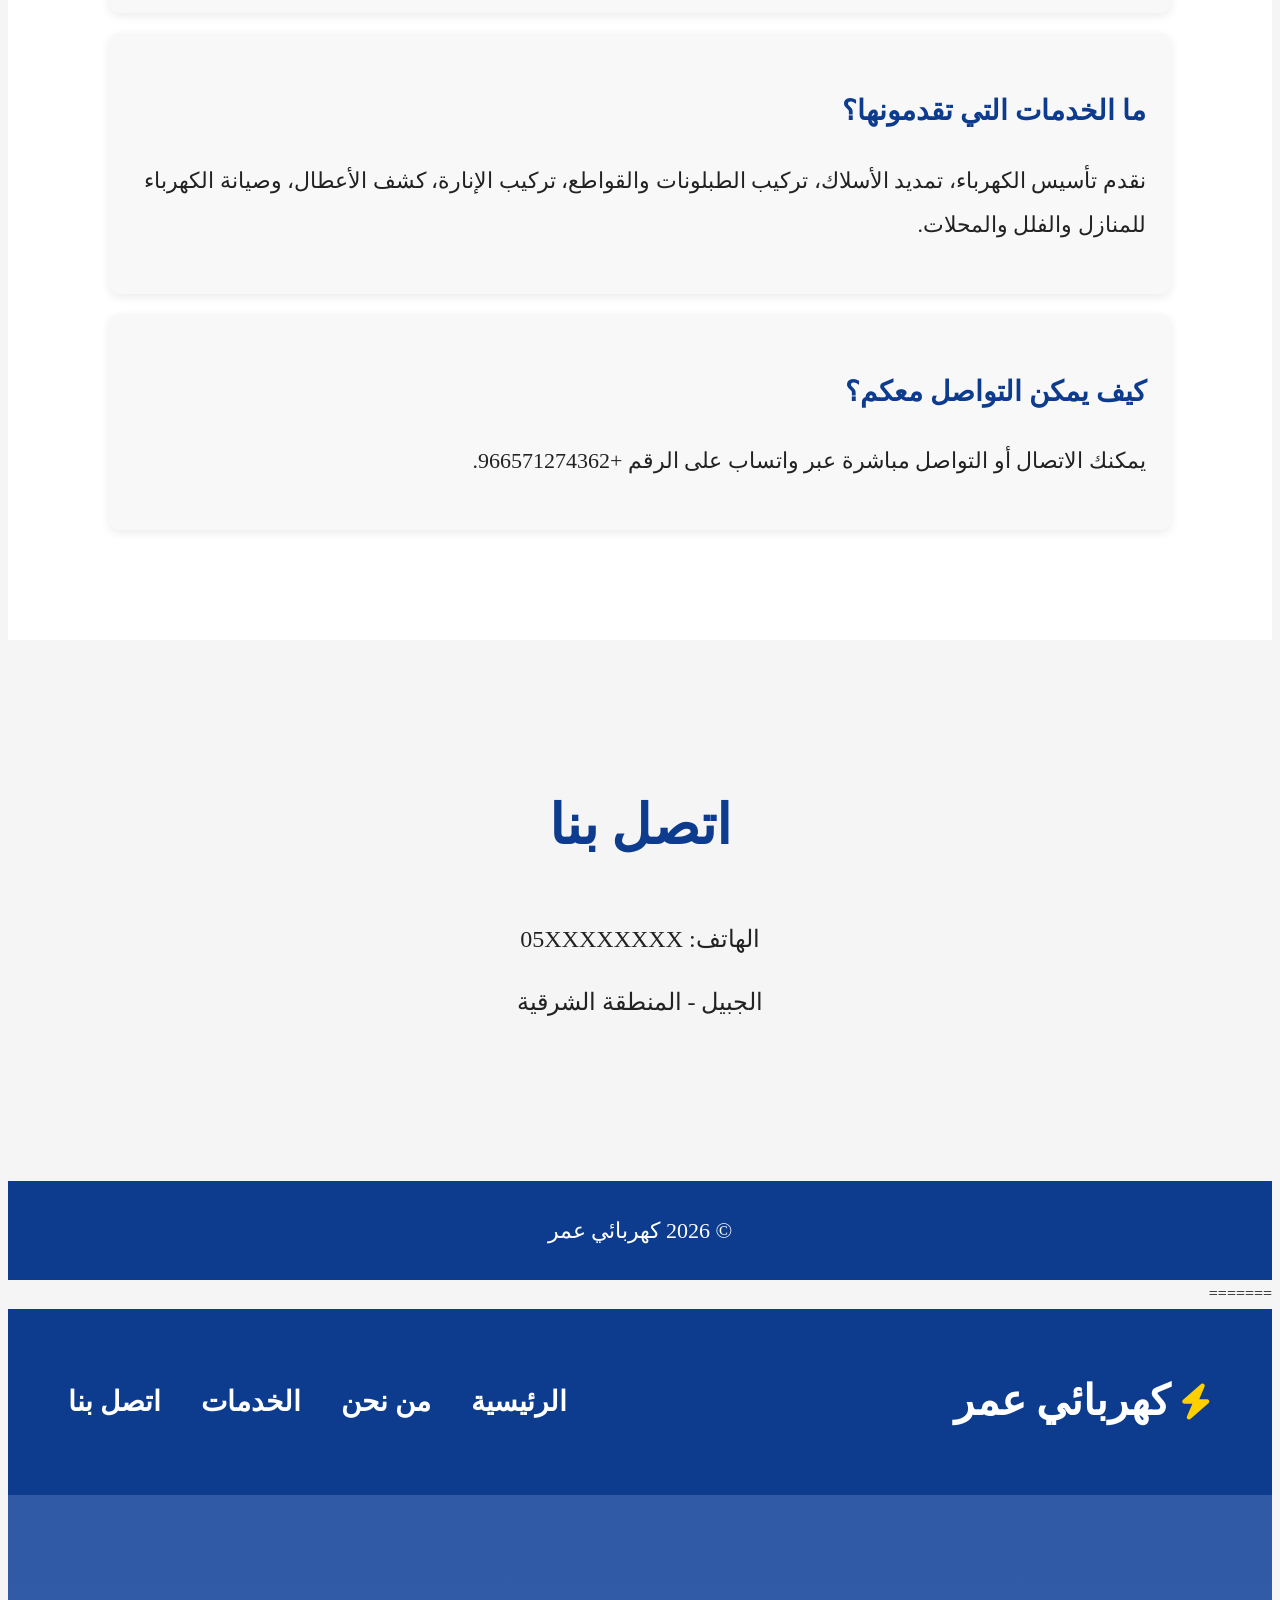
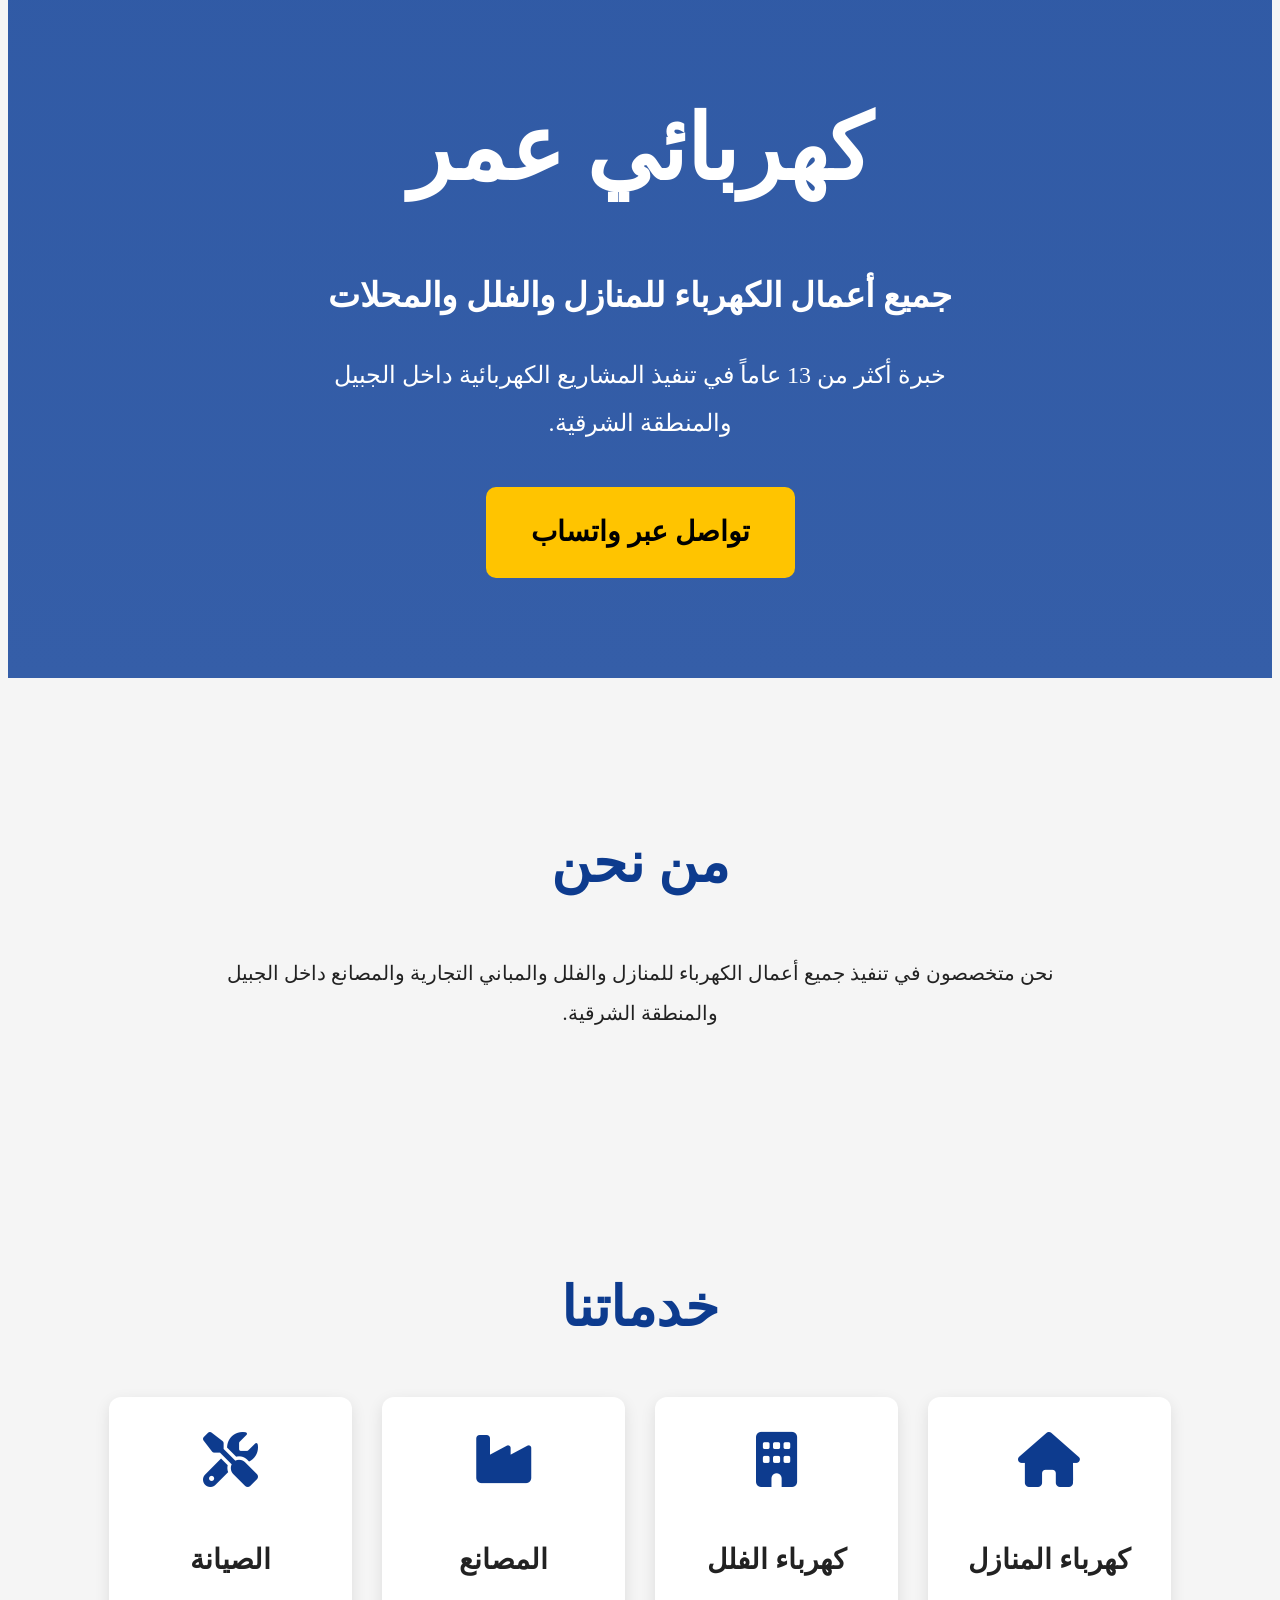
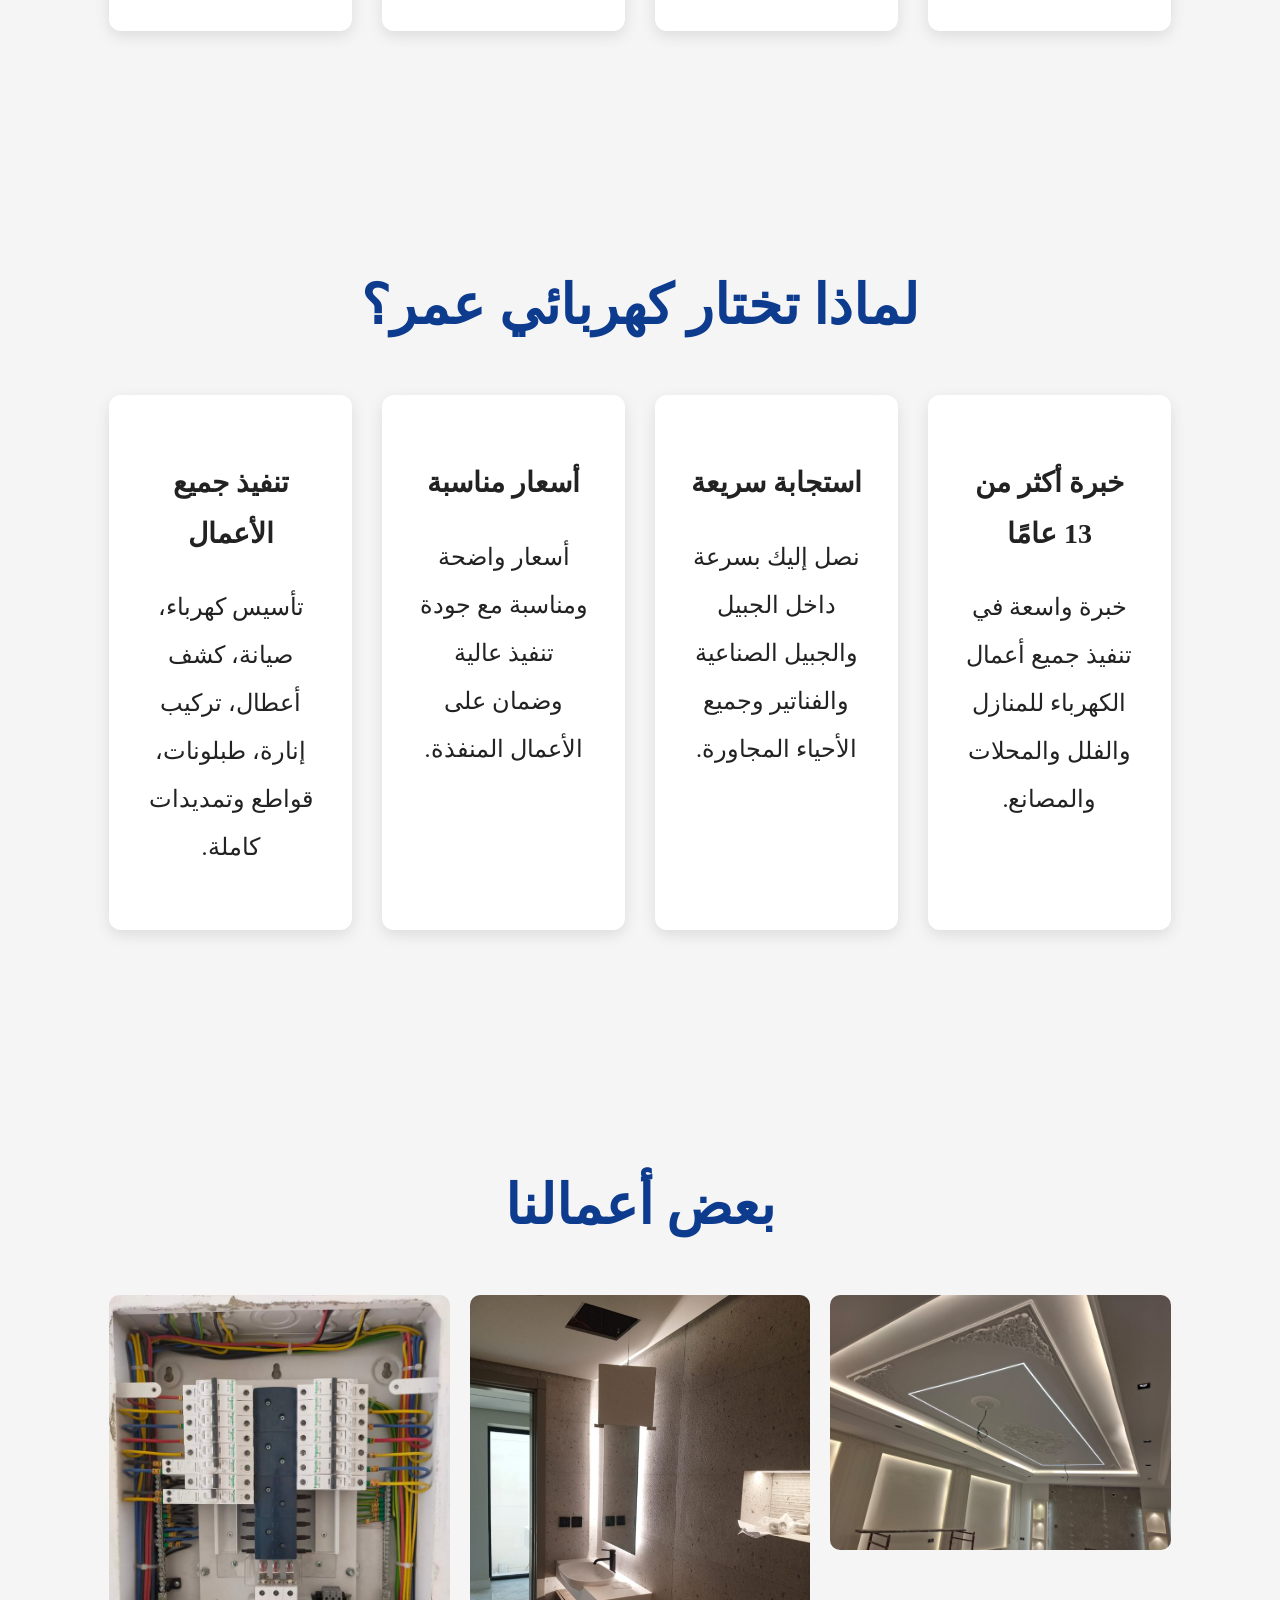
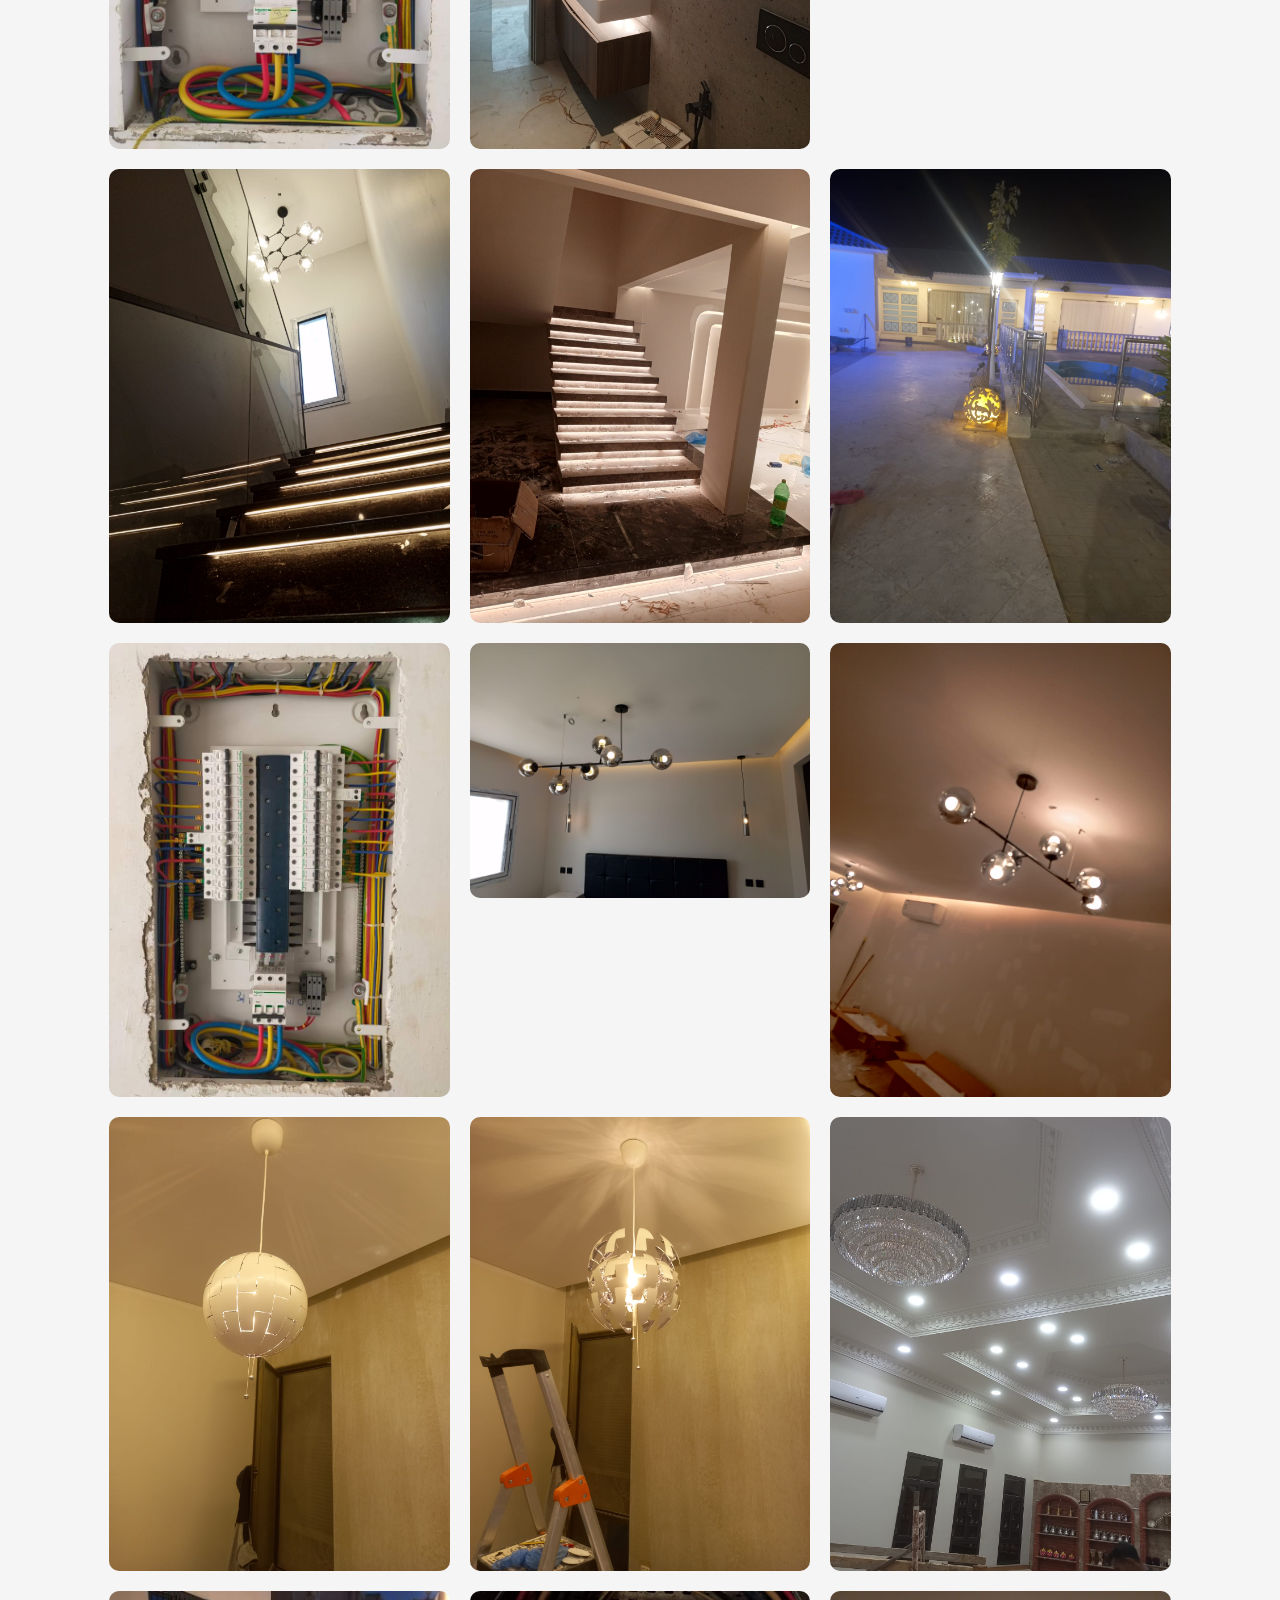
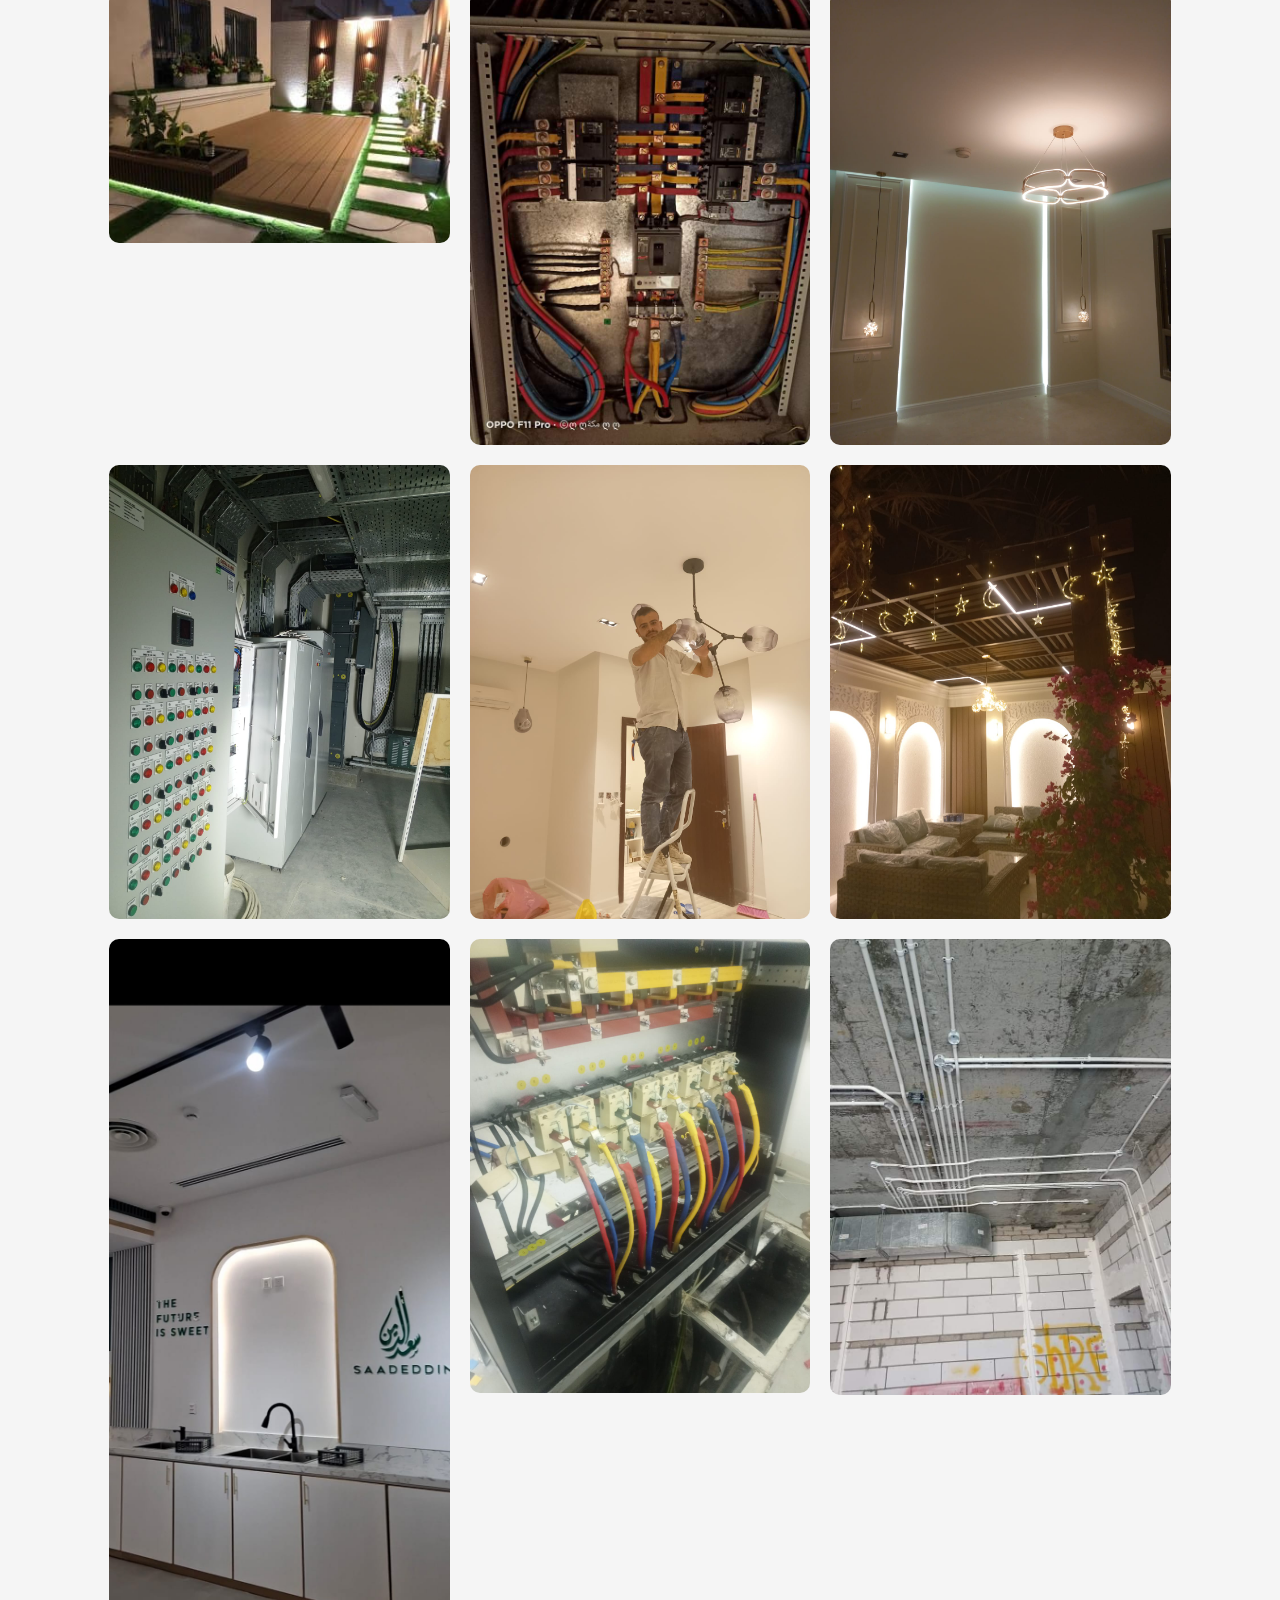
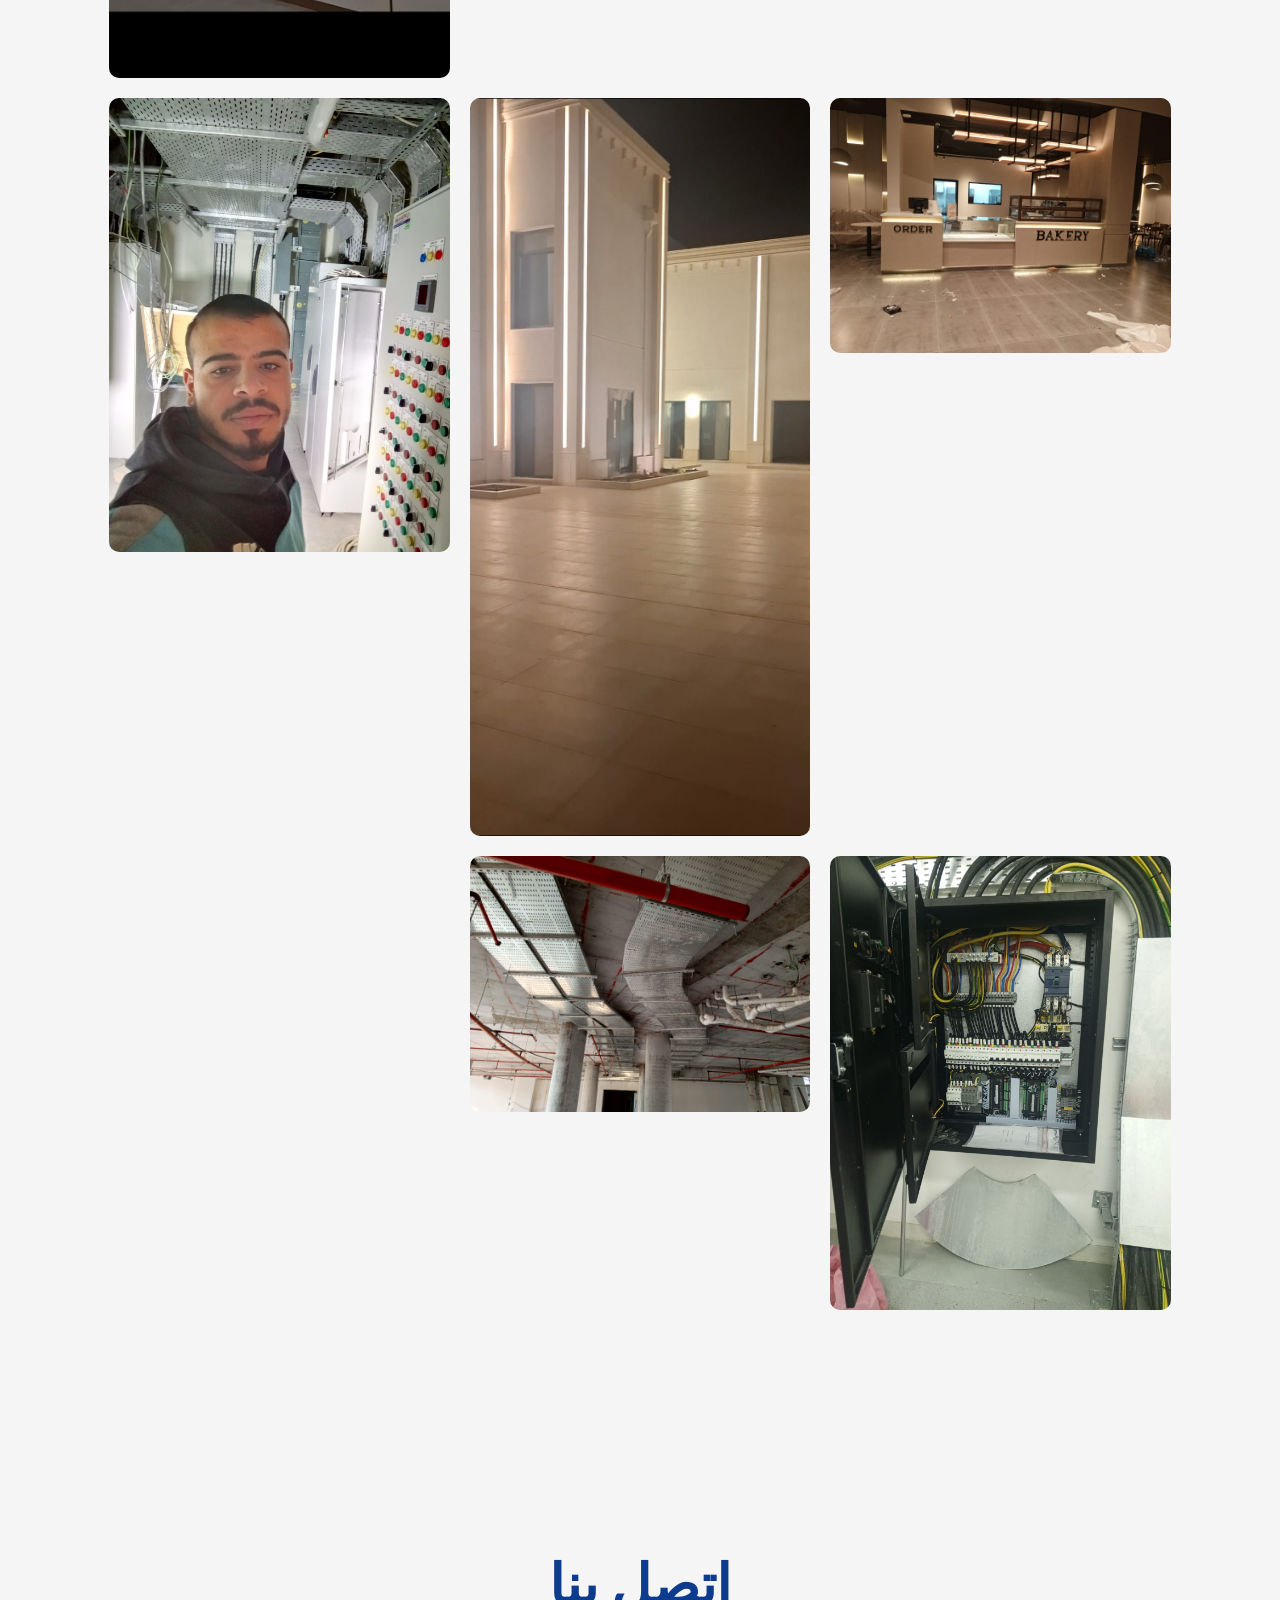
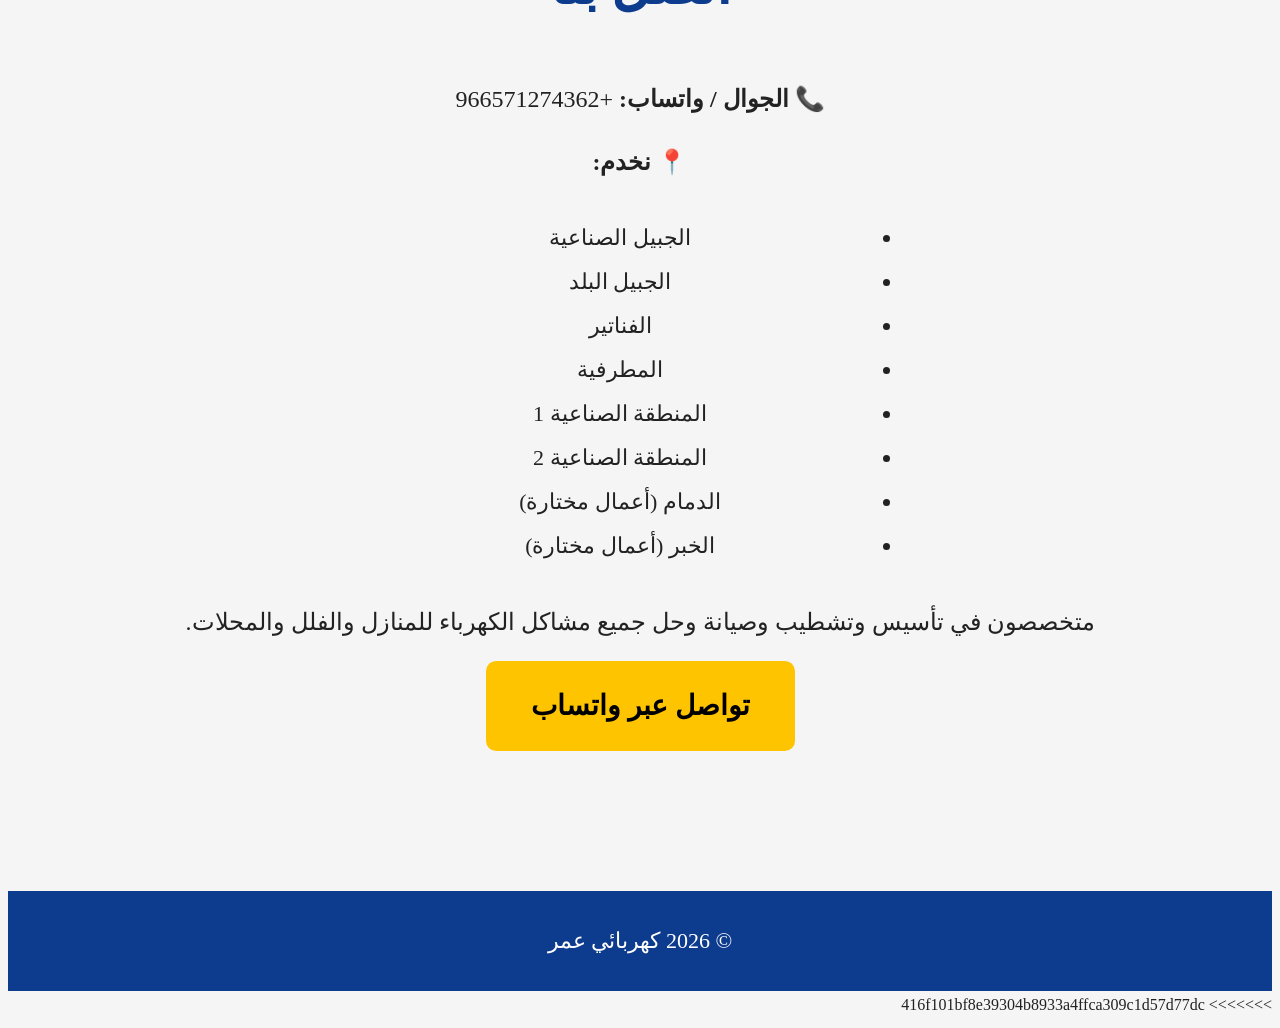
==== commit 90644d70: "Update index.html" ====
--- a/index.html
+++ b/index.html
@@ -1,4 +1,4 @@
-
+<<<<<<< HEAD
 <!DOCTYPE html>
 <html lang="ar" dir="rtl">
 
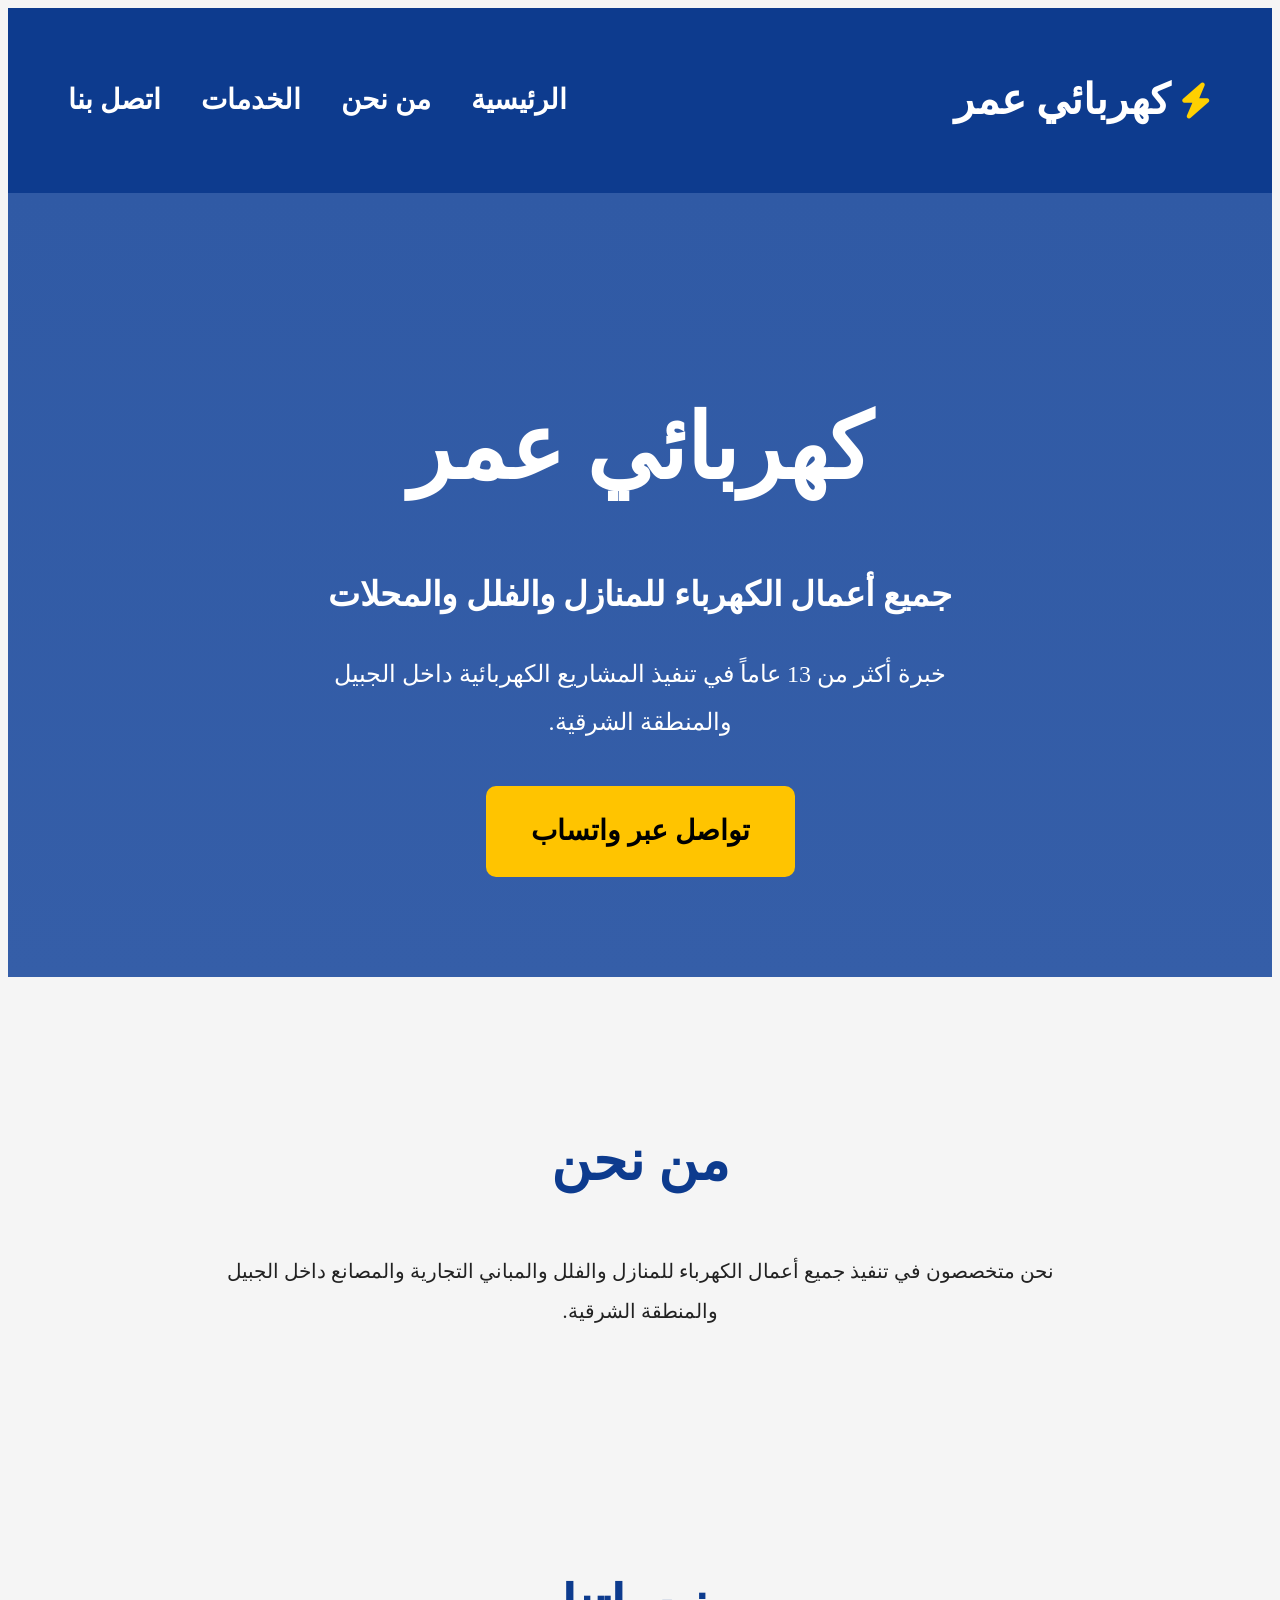
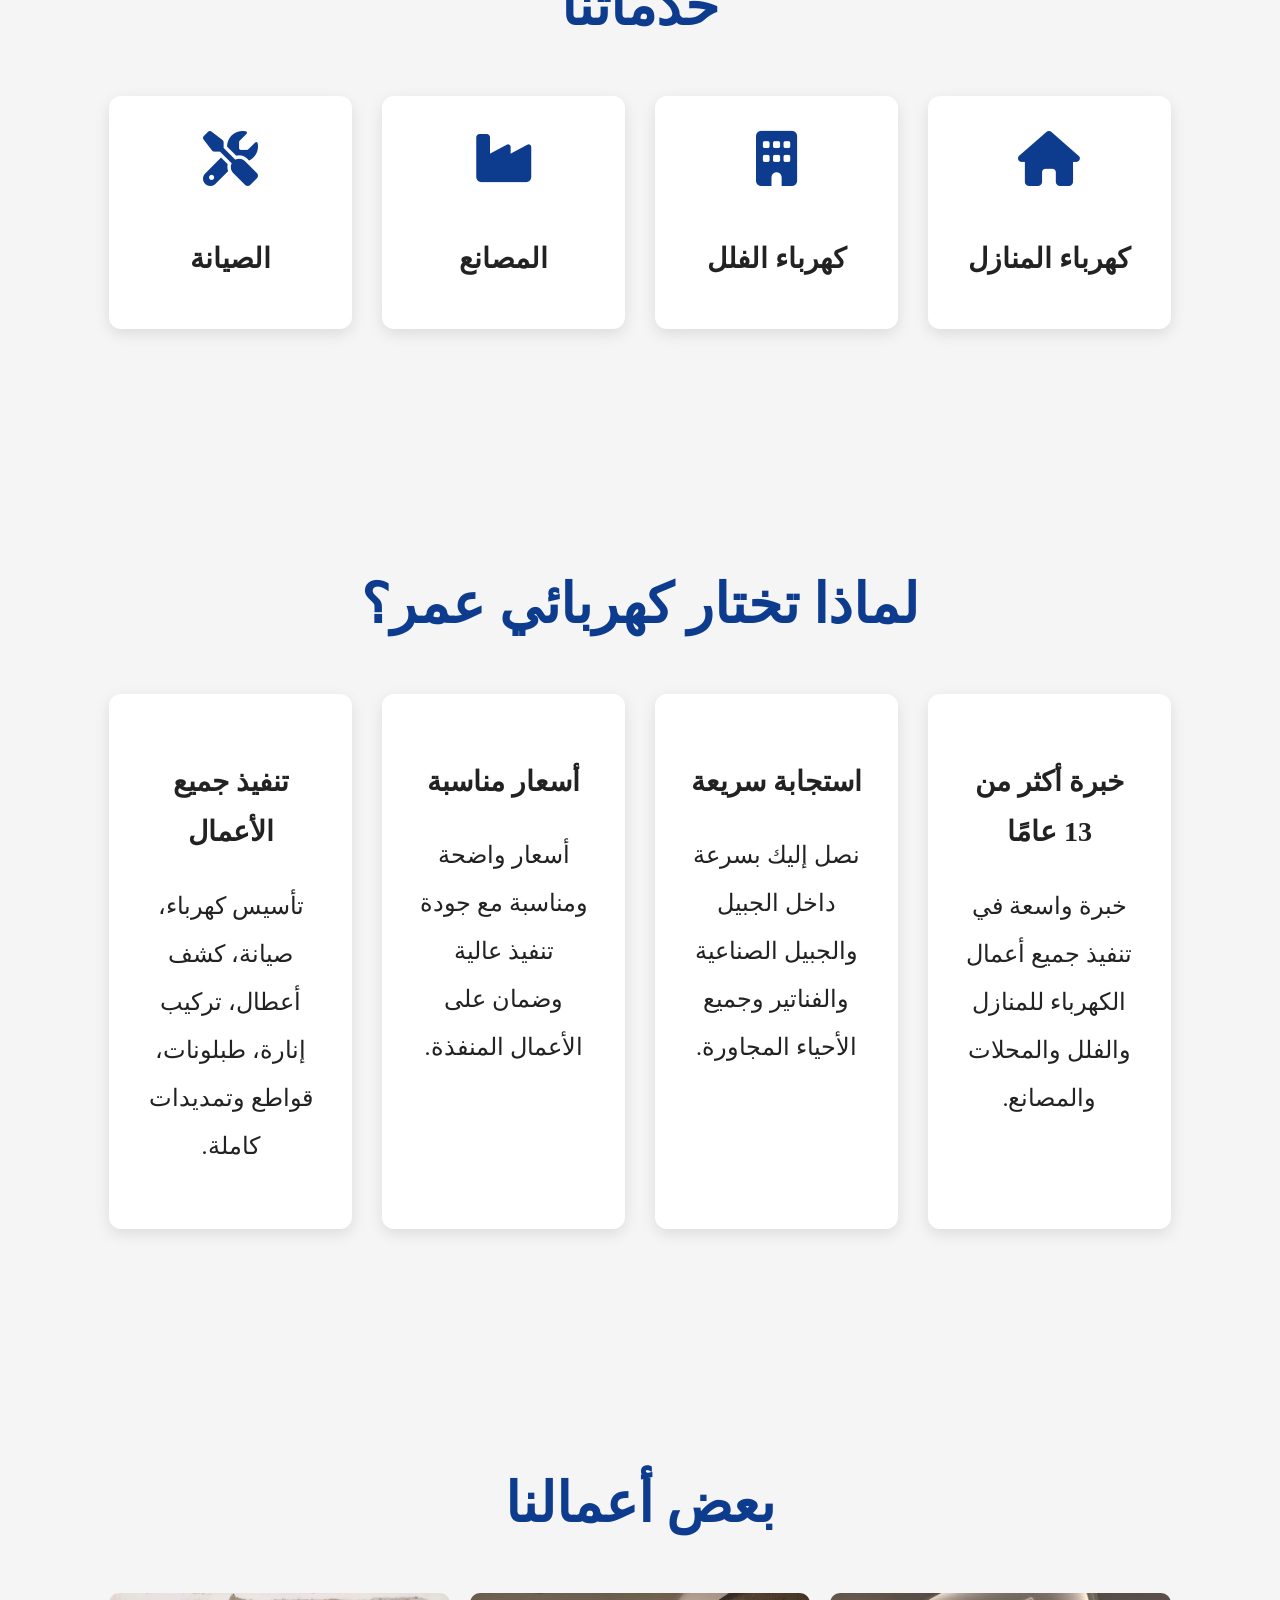
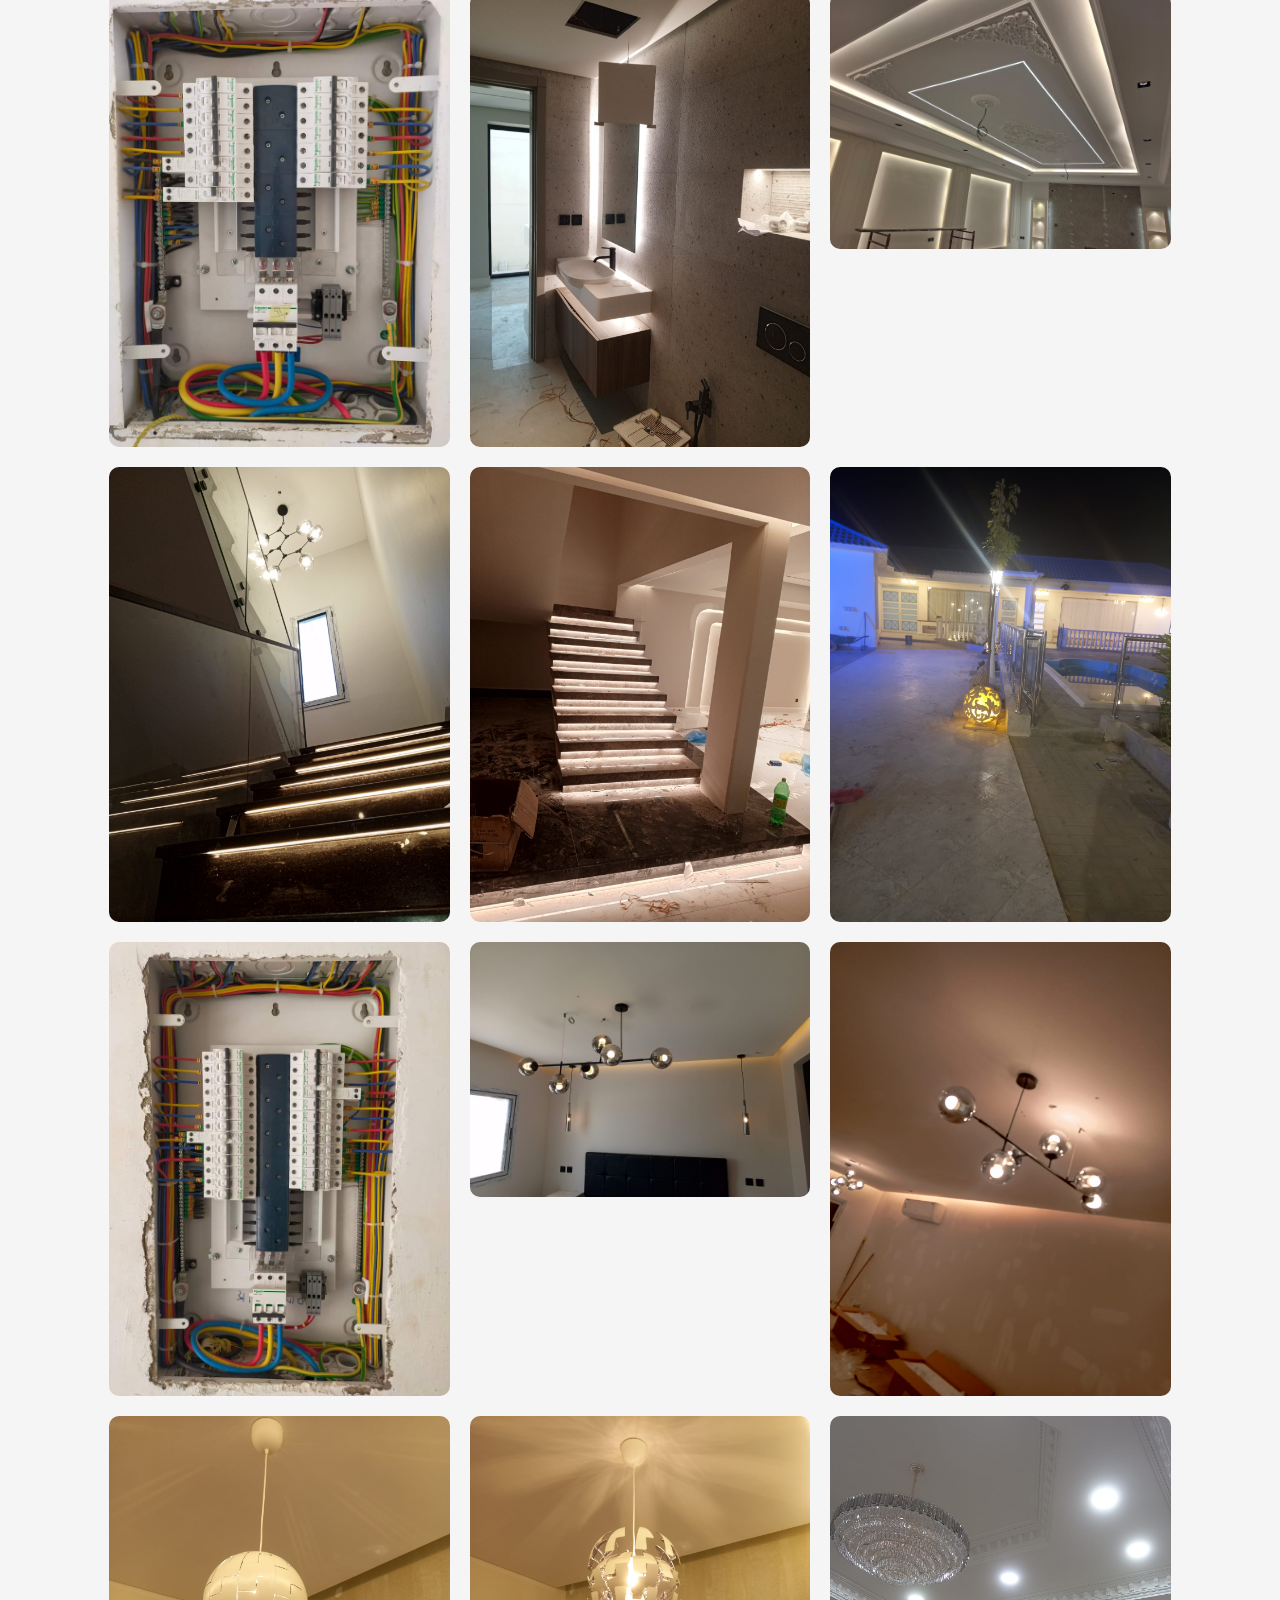
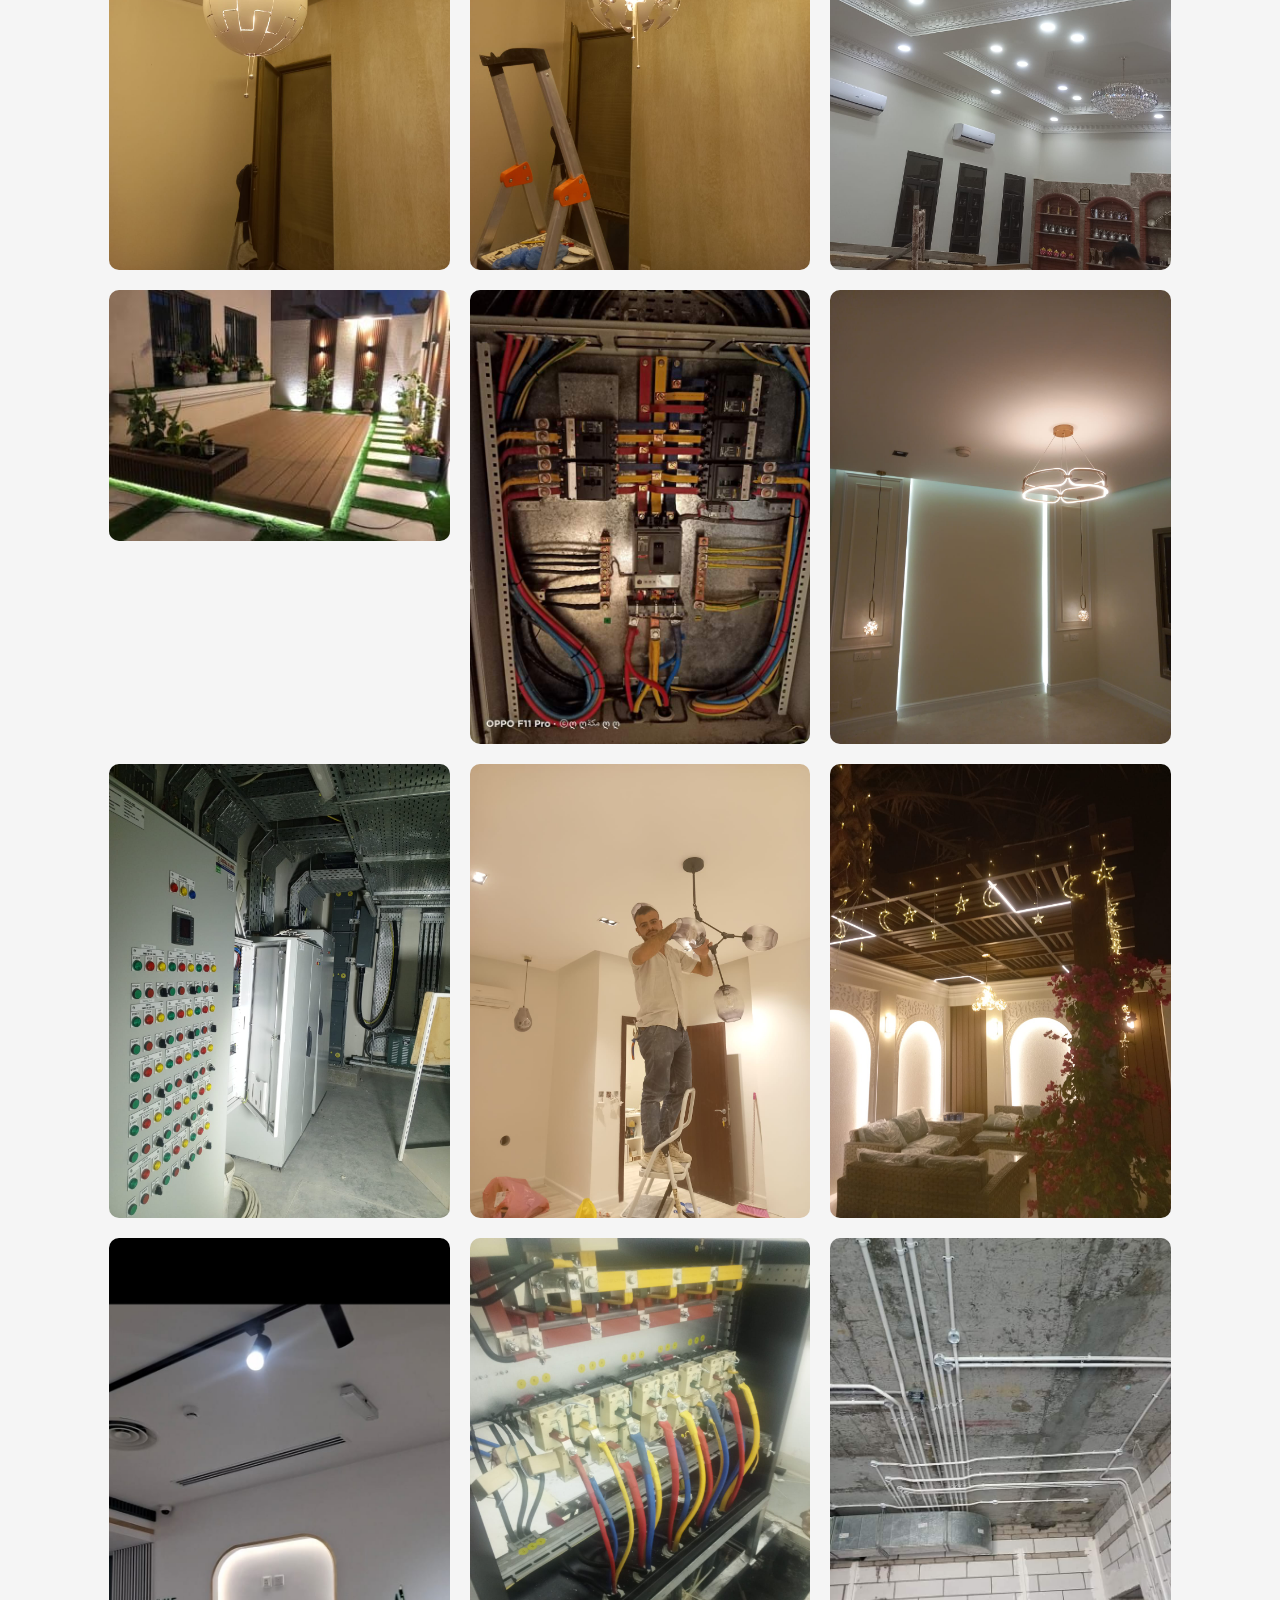
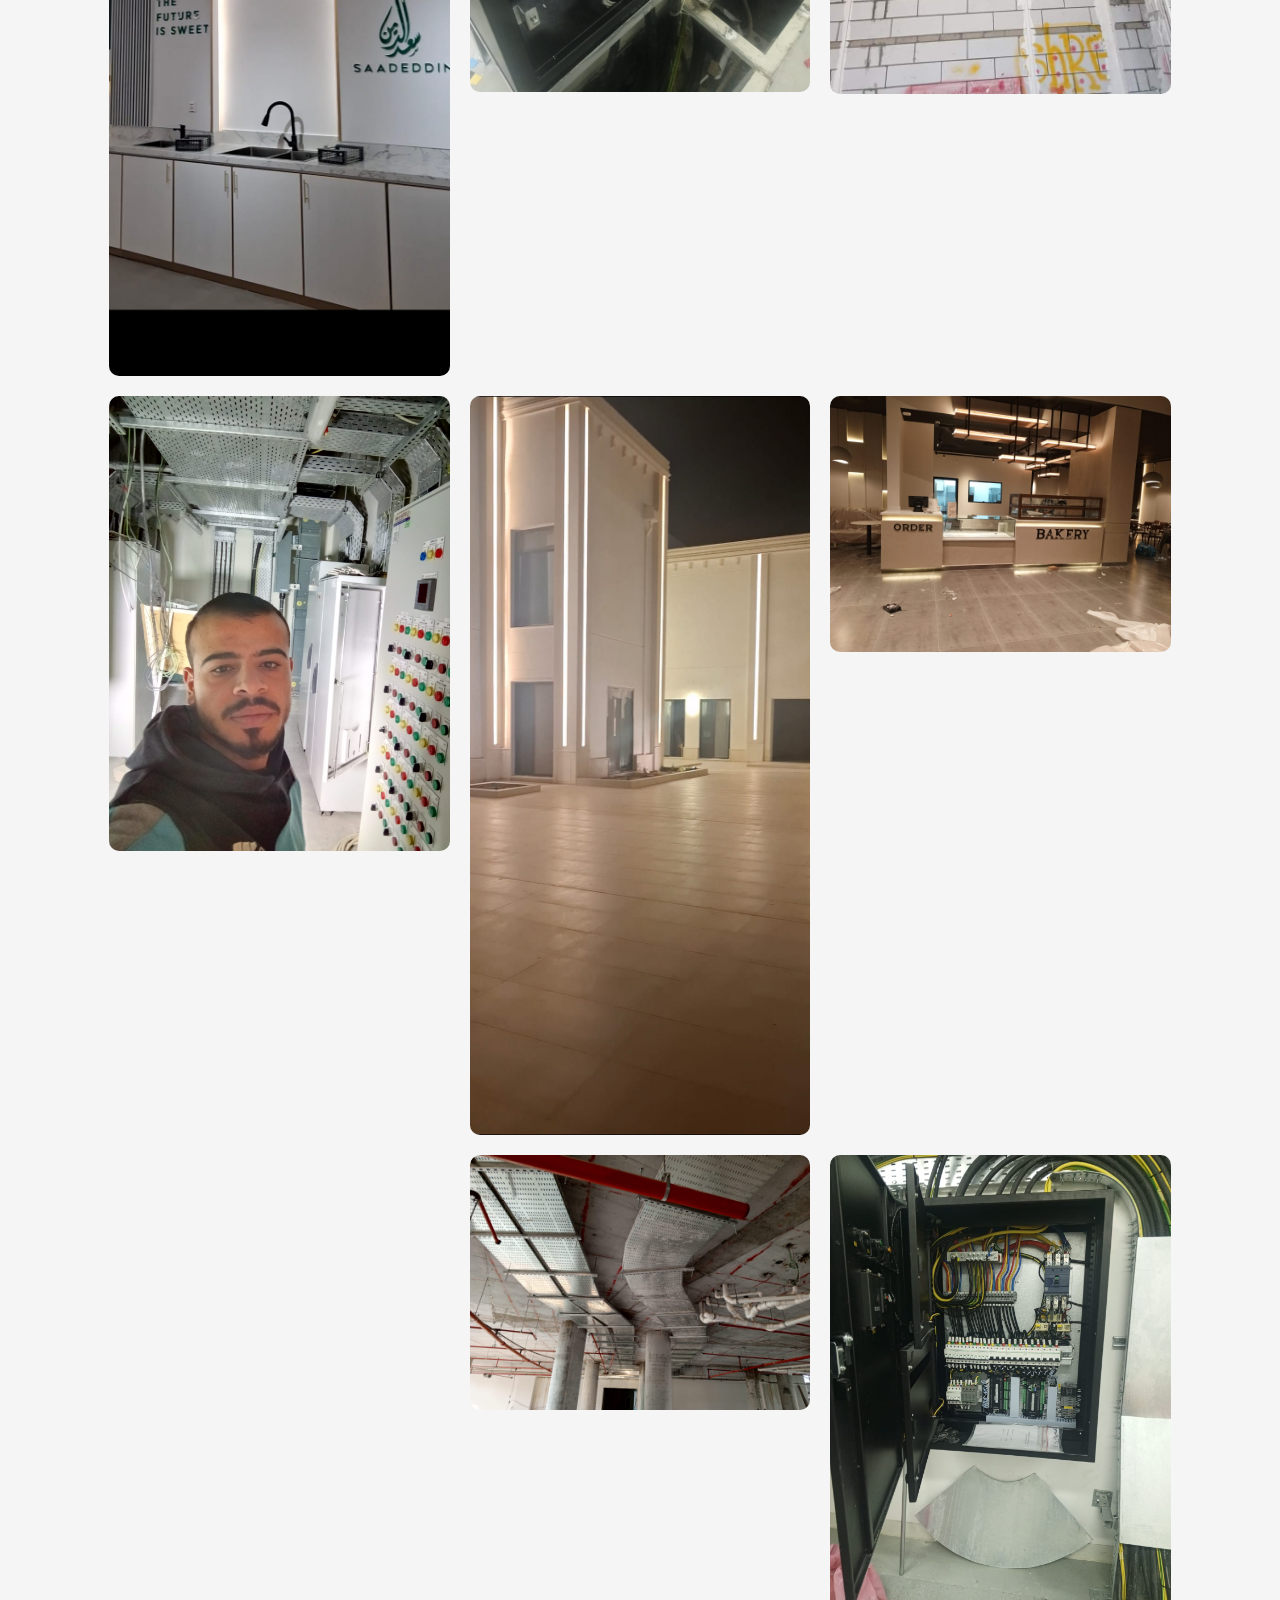
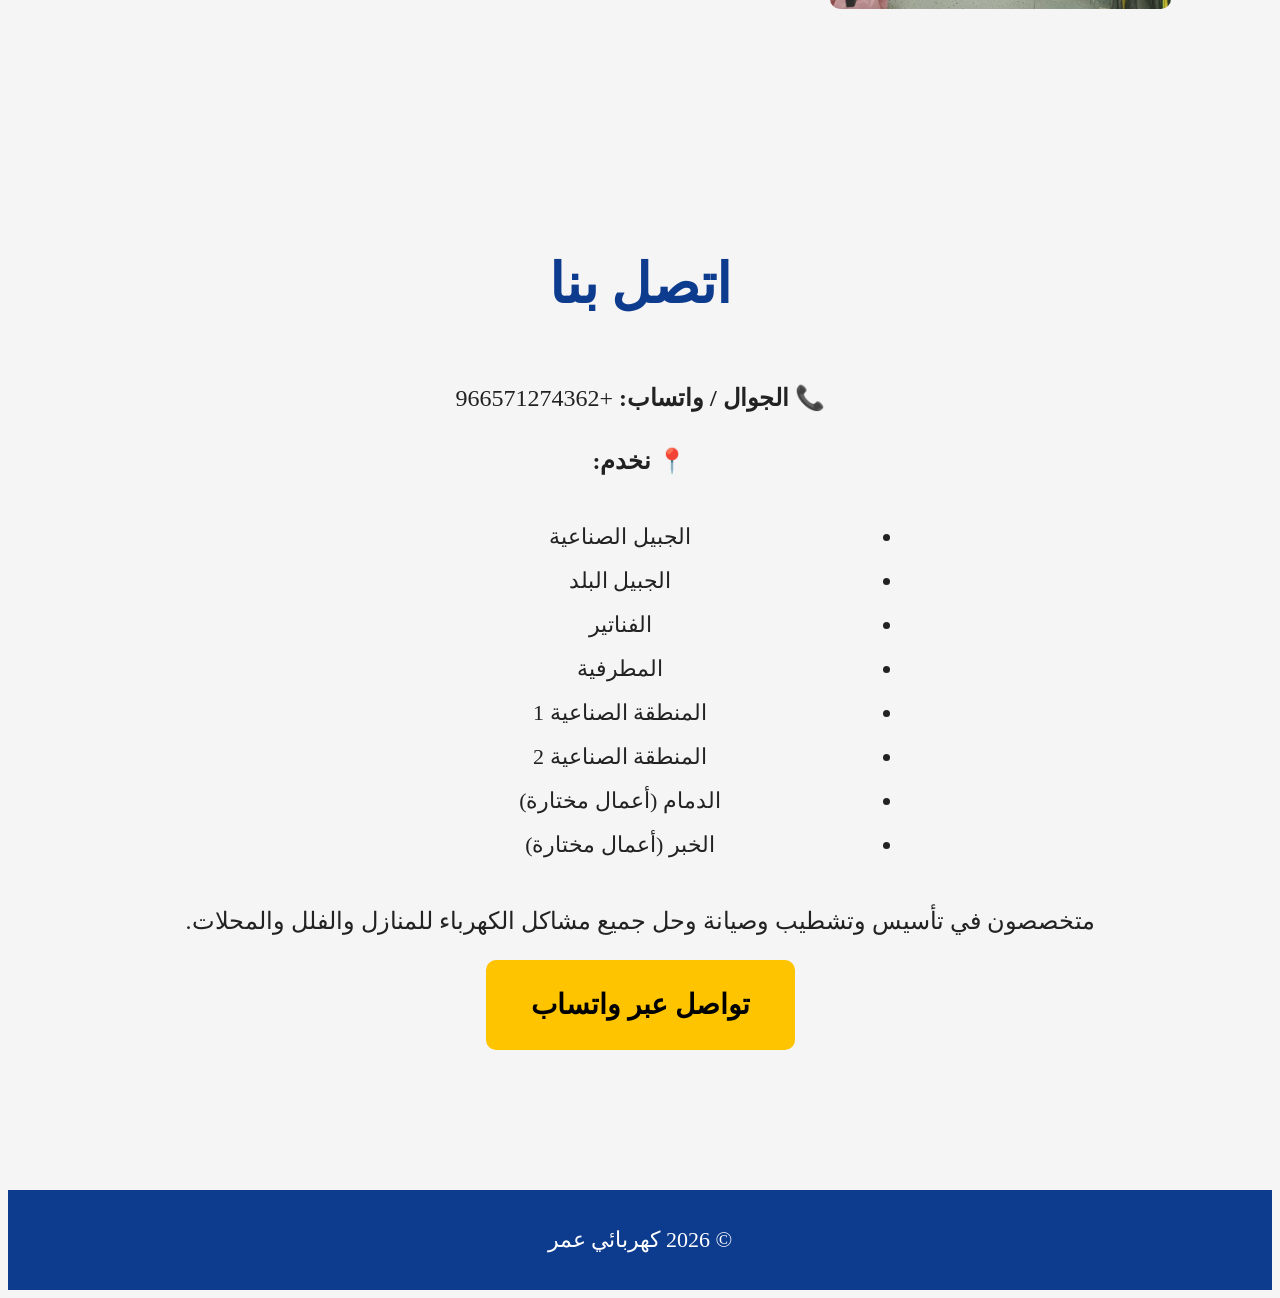
==== commit d2e53ddf: "Update index.html" ====
--- a/index.html
+++ b/index.html
@@ -1,203 +1,4 @@
-<<<<<<< HEAD
-<!DOCTYPE html>
-<html lang="ar" dir="rtl">
 
-<head>
-    <meta charset="UTF-8">
-    <meta name="viewport" content="width=device-width, initial-scale=1.0">
-
-<title>كهربائي الجبيل | كهربائي منازل وفلل ومحلات بالجبيل الصناعية | كهربائي عمر</title>
-    
-    <link rel="stylesheet" href="style.css">
-
-    <link rel="stylesheet"
-        href="https://cdnjs.cloudflare.com/ajax/libs/font-awesome/6.5.2/css/all.min.css">
-    <script type="application/ld+json">
-{
-  "@context": "https://schema.org",
-  "@type": "Electrician",
-  "name": "كهربائي عمر",
-  "url": "https://omar-electrician.github.io/electrical-website/",
-  "image": "https://omar-electrician.github.io/electrical-website/images/logo.png",
-  "logo": "https://omar-electrician.github.io/electrical-website/images/logo.png",
-  "telephone": "+966571274362",
-  "description": "كهربائي متخصص في تمديدات الكهرباء وصيانة الأعطال وتركيب الإنارة والقواطع للمنازل والفلل والمحلات في الجبيل والجبيل الصناعية والفناتير والدمام والخبر.",
-  "address": {
-    "@type": "PostalAddress",
-    "addressCountry": "SA",
-    "addressLocality": "الجبيل"
-  },
-  "areaServed": [
-    {
-      "@type": "City",
-      "name": "الجبيل"
-    },
-    {
-      "@type": "City",
-      "name": "الجبيل الصناعية"
-    },
-    {
-      "@type": "City",
-      "name": "الفناتير"
-    },
-    {
-      "@type": "City",
-      "name": "الدمام"
-    },
-    {
-      "@type": "City",
-      "name": "الخبر"
-    }
-  ],
-  "serviceType": [
-    "كهربائي منازل",
-    "تمديدات كهربائية",
-    "صيانة كهرباء",
-    "كشف الأعطال الكهربائية",
-    "تركيب الإنارة",
-    "تركيب القواطع",
-    "تركيب الأفياش والمفاتيح",
-    "صيانة لوحات الكهرباء",
-    "كهربائي فلل",
-    "كهربائي محلات",
-    "صيانة طوارئ كهرباء"
-  ]
-}
-</script>
-</head>
-
-<body>
-
-<header>
-
-    <div class="logo">
-        <i class="fa-solid fa-bolt"></i>
-        <h2>كهربائي عمر</h2>
-    </div>
-
-    <nav>
-
-        <a href="#home">الرئيسية</a>
-        <a href="#about">من نحن</a>
-        <a href="#services">الخدمات</a>
-        <a href="#contact">اتصل بنا</a>
-
-    </nav>
-
-</header>
-
-<section id="home" class="hero">
-
-    <div class="hero-text">
-
-        <h1>كهربائي عمر</h1>
-
-        <h3>جميع أعمال الكهرباء للمنازل والفلل والمحلات</h3>
-
-        <p>
-            خبرة أكثر من 13 عاماً في تنفيذ المشاريع الكهربائية
-            داخل الجبيل والمنطقة الشرقية.
-        </p>
-
-        <a href="https://wa.me/966000000000" class="btn">
-            تواصل عبر واتساب
-        </a>
-
-    </div>
-
-</section>
-
-<section id="about">
-
-<h2>كهربائي الجبيل | تمديدات وصيانة كهربائية للمنازل والفلل والمحلات في الجبيل والجبيل الصناعية والفناتير</h2>
-    
-<p>
-كهربائي عمر يقدم جميع أعمال الكهرباء في الجبيل والجبيل الصناعية والفناتير والمطرفية والمنطقة الشرقية، بخبرة تزيد عن 13 عامًا في تنفيذ تمديدات الكهرباء وصيانة الأعطال الكهربائية للمنازل والفلل والمحلات والمصانع.
-</p>
-
-<p>
-ننفذ تأسيس الكهرباء، تركيب الطبلونات والقواطع، تركيب الإنارة الداخلية والخارجية، إصلاح التماس الكهربائي، كشف الأعطال، تمديد الأسلاك، وصيانة جميع الأنظمة الكهربائية باستخدام مواد عالية الجودة مع سرعة في الوصول والدقة في التنفيذ.
-</p>
-
-<p>
-إذا كنت تبحث عن كهربائي الجبيل أو كهربائي منازل أو فني كهرباء متخصص، فنحن نوفر خدمة سريعة وأسعار مناسبة مع الالتزام بالمواعيد وخدمة عملاء على مدار الساعة عبر الهاتف وواتساب.
-</p>
-
-</section>
-<section id="services">
-
-<h2>خدماتنا</h2>
-
-<div class="services">
-
-<div class="service">
-<i class="fa-solid fa-house"></i>
-<h3>كهرباء المنازل</h3>
-</div>
-
-<div class="service">
-<i class="fa-solid fa-building"></i>
-<h3>كهرباء الفلل</h3>
-</div>
-
-<div class="service">
-<i class="fa-solid fa-industry"></i>
-<h3>المصانع</h3>
-</div>
-
-<div class="service">
-<i class="fa-solid fa-screwdriver-wrench"></i>
-<h3>الصيانة</h3>
-</div>
-
-</div>
-
-</section>
-<section id="faq">
-
-<h2>الأسئلة الشائعة</h2>
-
-<div class="faq-item">
-<h3>هل تقدمون خدمة الكهرباء في جميع أحياء الجبيل؟</h3>
-<p>نعم، نخدم الجبيل البلد، الجبيل الصناعية، الفناتير، المطرفية، بالإضافة إلى الدمام والخبر لبعض الأعمال.</p>
-</div>
-
-<div class="faq-item">
-<h3>هل توفرون خدمة الطوارئ؟</h3>
-<p>نعم، نوفر خدمة سريعة لإصلاح الأعطال الكهربائية الطارئة حسب أوقات العمل والتوفر.</p>
-</div>
-
-<div class="faq-item">
-<h3>ما الخدمات التي تقدمونها؟</h3>
-<p>نقدم تأسيس الكهرباء، تمديد الأسلاك، تركيب الطبلونات والقواطع، تركيب الإنارة، كشف الأعطال، وصيانة الكهرباء للمنازل والفلل والمحلات.</p>
-</div>
-
-<div class="faq-item">
-<h3>كيف يمكن التواصل معكم؟</h3>
-<p>يمكنك الاتصال أو التواصل مباشرة عبر واتساب على الرقم +966571274362.</p>
-</div>
-
-</section>
-<section id="contact">
-
-<h2>اتصل بنا</h2>
-
-<p>الهاتف: 05XXXXXXXX</p>
-
-<p>الجبيل - المنطقة الشرقية</p>
-
-</section>
-
-<footer>
-
-© 2026 كهربائي عمر
-
-</footer>
-
-</body>
-
-</html>
-=======
 <!DOCTYPE html>
 <html lang="ar" dir="rtl">
 
@@ -388,4 +189,3 @@
 </body>
 
 </html>
->>>>>>> 416f101bf8e39304b8933a4ffca309c1d57d77dc
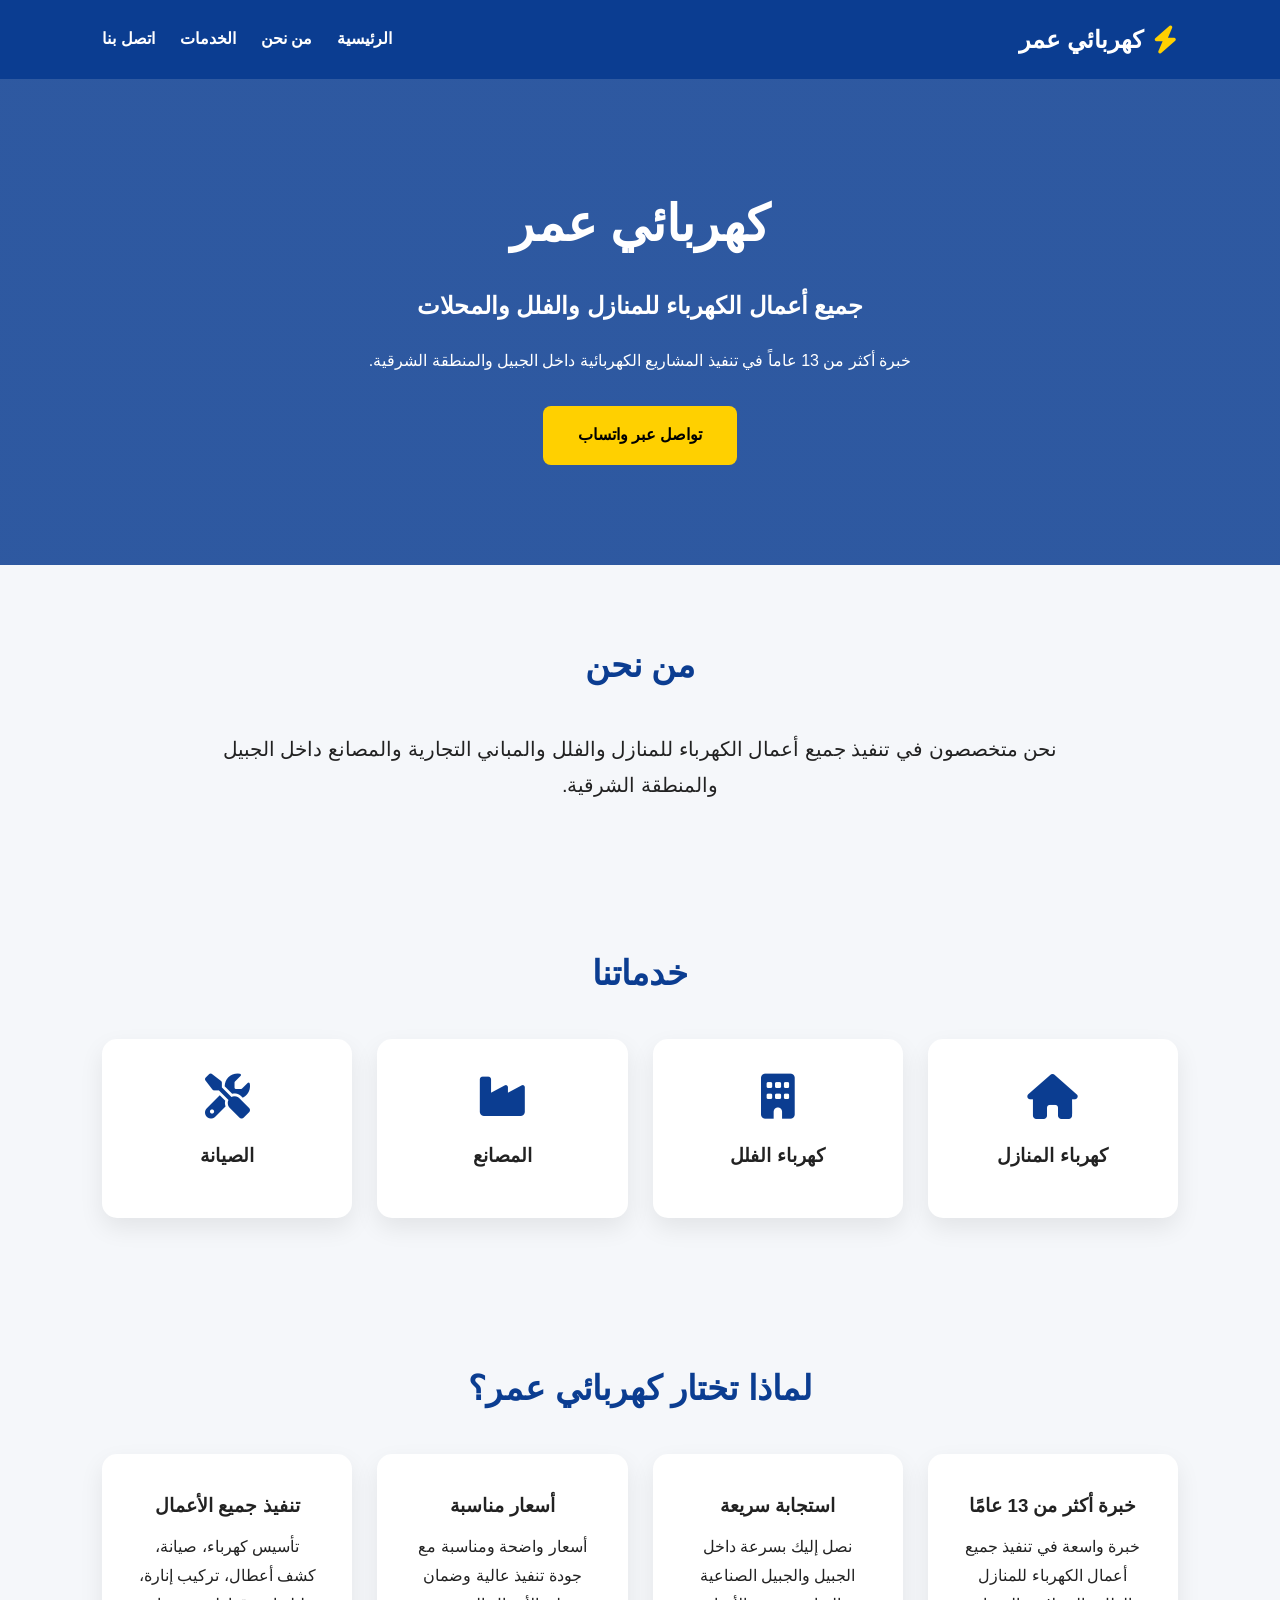
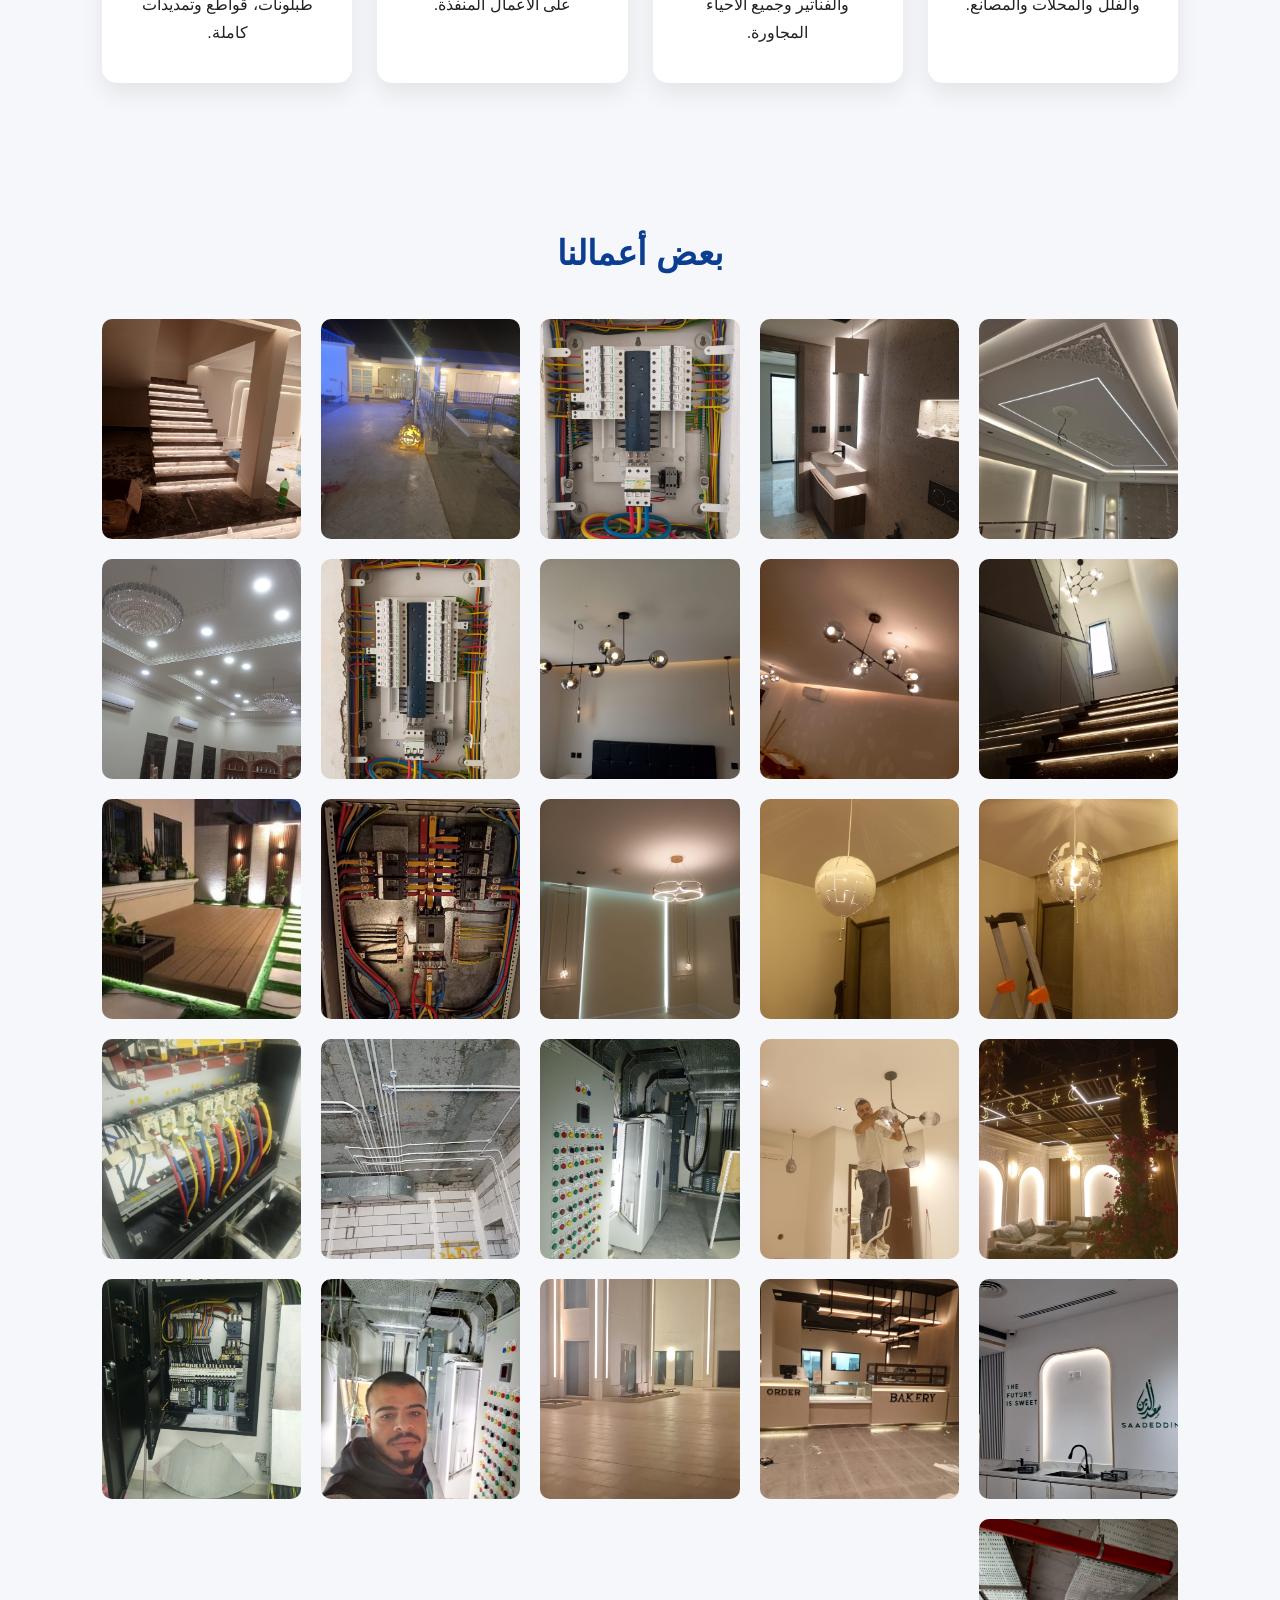
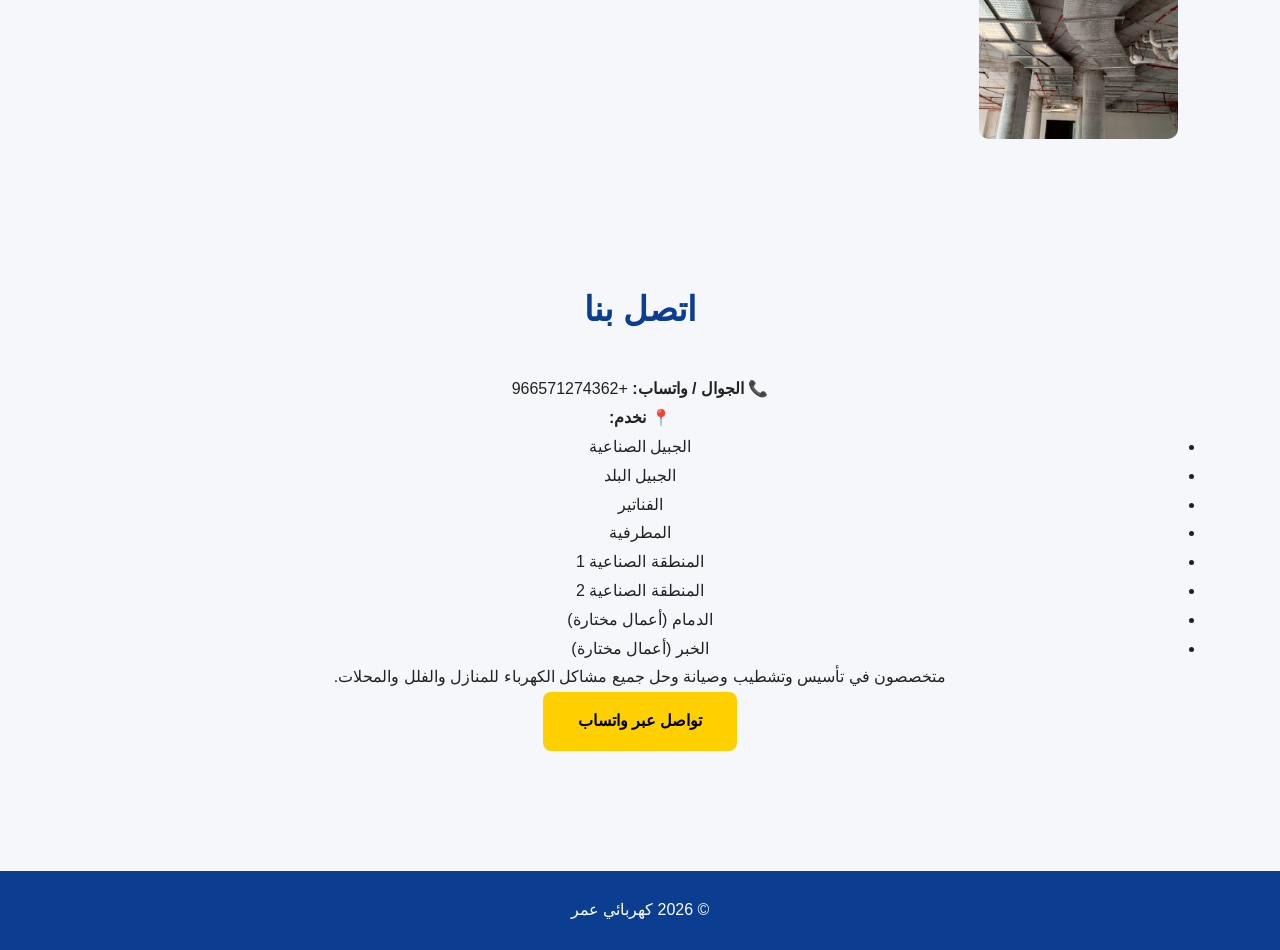
==== commit 521ff1b9: "Update index.html" ====
--- a/index.html
+++ b/index.html
@@ -5,6 +5,8 @@
 <head>
     <meta charset="UTF-8">
     <meta name="viewport" content="width=device-width, initial-scale=1.0">
+ <title>كهربائي عمر | كهربائي بالجبيل</title>  
+  <link rel="icon" type="image/png" href="images/favicon.png">  
 <meta name="description" content="كهربائي عمر يقدم خدمات الكهرباء للمنازل والفلل والمحلات والمصانع في الجبيل والمنطقة الشرقية. تركيب وصيانة وتمديدات كهربائية وكشف الأعطال وخدمة سريعة على مدار الساعة.">
 <meta name="keywords" content="كهربائي عمر, كهربائي الجبيل, كهربائي بالجبيل, كهربائي الجبيل الصناعية, كهربائي الشرقية, كهربائي منازل, كهربائي فلل, صيانة كهرباء, تمديدات كهربائية, كشف أعطال كهربائية, فني كهرباء">
 <meta name="author" content="كهربائي عمر">
--- a/style.css
+++ b/style.css
@@ -1,4 +1,3 @@
-<<<<<<< HEAD
 *{
     margin:0;
     padding:0;
@@ -150,7 +149,19 @@
     padding:25px;
     margin-top:50px;
 }
+.gallery{
+    display:grid;
+    grid-template-columns:repeat(5,1fr);
+    gap:20px;
+}
 
+.gallery img{
+    width:100%;
+    height:220px;
+    object-fit:cover;
+    border-radius:10px;
+    display:block;
+}
 @media(max-width:768px){
 
 header{
@@ -169,265 +180,10 @@
 
 .hero h3{
     font-size:20px;
+
+}
+.gallery{
+    grid-template-columns:repeat(2,1fr);
 }
 
 }
-=======
-*{
-    margin:0;
-    padding:0;
-    box-sizing:border-box;
-    font-family:Tahoma, Arial, sans-serif;
-}
-
-html{
-    scroll-behavior:smooth;
-}
-
-body{
-    direction:rtl;
-    background:#f5f5f5;
-    color:#222;
-}
-
-/* Header */
-
-header{
-    background:#0d3b8e;
-    color:#fff;
-    display:flex;
-    justify-content:space-between;
-    align-items:center;
-    padding:20px 60px;
-    position:sticky;
-    top:0;
-    z-index:1000;
-}
-
-.logo{
-    display:flex;
-    align-items:center;
-    gap:10px;
-}
-
-.logo h2{
-    font-size:42px;
-}
-
-.logo i{
-    color:#ffd000;
-    font-size:36px;
-}
-
-nav{
-    display:flex;
-    gap:40px;
-}
-
-nav a{
-    color:white;
-    text-decoration:none;
-    font-size:28px;
-    font-weight:bold;
-}
-
-nav a:hover{
-    color:#ffd000;
-}
-
-/* Hero */
-
-.hero{
-    min-height:520px;
-    display:flex;
-    justify-content:center;
-    align-items:center;
-    text-align:center;
-    background:linear-gradient(#305aa5,#355ea8);
-    color:white;
-}
-
-.hero-text h1{
-    font-size:90px;
-    margin-bottom:25px;
-}
-
-.hero-text h3{
-    font-size:34px;
-    margin-bottom:25px;
-}
-
-.hero-text p{
-    font-size:24px;
-    margin-bottom:40px;
-}
-
-.btn{
-    display:inline-block;
-    background:#ffc400;
-    color:black;
-    text-decoration:none;
-    padding:20px 45px;
-    border-radius:10px;
-    font-size:28px;
-    font-weight:bold;
-    transition:.3s;
-}
-
-.btn:hover{
-    background:#ffda4d;
-}
-
-/* Sections */
-
-section{
-    padding:90px 8%;
-}
-
-section h2{
-    text-align:center;
-    font-size:55px;
-    margin-bottom:40px;
-    color:#0d3b8e;
-}
-
-section p{
-    font-size:24px;
-    line-height:2;
-    text-align:center;
-}
-
-/* Services */
-
-.services{
-    display:grid;
-    grid-template-columns:repeat(auto-fit,minmax(220px,1fr));
-    gap:30px;
-    margin-top:40px;
-}
-
-.service{
-    background:white;
-    border-radius:12px;
-    padding:35px;
-    text-align:center;
-    box-shadow:0 5px 15px rgba(0,0,0,.1);
-}
-
-.service i{
-    font-size:55px;
-    color:#0d3b8e;
-    margin-bottom:20px;
-}
-
-.service h3{
-    font-size:28px;
-}
-
-/* Gallery */
-
-.gallery{
-    display:grid;
-    grid-template-columns:repeat(auto-fit,minmax(280px,1fr));
-    gap:20px;
-}
-
-.gallery img{
-    width:100%;
-    border-radius:10px;
-    cursor:pointer;
-    transition:.3s;
-}
-
-.gallery img:hover{
-    transform:scale(1.04);
-}
-
-/* Contact */
-
-#contact ul{
-    max-width:500px;
-    margin:30px auto;
-    font-size:22px;
-    line-height:2;
-}
-
-#contact p{
-    margin:15px 0;
-}
-
-/* Footer */
-
-footer{
-    background:#0d3b8e;
-    color:white;
-    text-align:center;
-    padding:30px;
-    font-size:22px;
-}
-
-/* Mobile */
-
-@media(max-width:768px){
-
-header{
-    flex-direction:column;
-    gap:20px;
-}
-
-nav{
-    flex-wrap:wrap;
-    justify-content:center;
-    gap:20px;
-}
-
-.logo h2{
-    font-size:30px;
-}
-
-.hero-text h1{
-    font-size:55px;
-}
-
-.hero-text h3{
-    font-size:25px;
-}
-
-.hero-text p{
-    font-size:20px;
-}
-
-.btn{
-    font-size:22px;
-}
-
-section h2{
-    font-size:40px;
-}
-
-}
-
-
-#faq{
-background:#fff;
-}
-
-.faq-item{
-background:#f8f8f8;
-padding:25px;
-margin:20px 0;
-border-radius:10px;
-box-shadow:0 3px 10px rgba(0,0,0,.08);
-}
-
-.faq-item h3{
-color:#0d3b8e;
-margin-bottom:10px;
-font-size:28px;
-}
-
-.faq-item p{
-text-align:right;
-font-size:22px;
-line-height:2;
-}
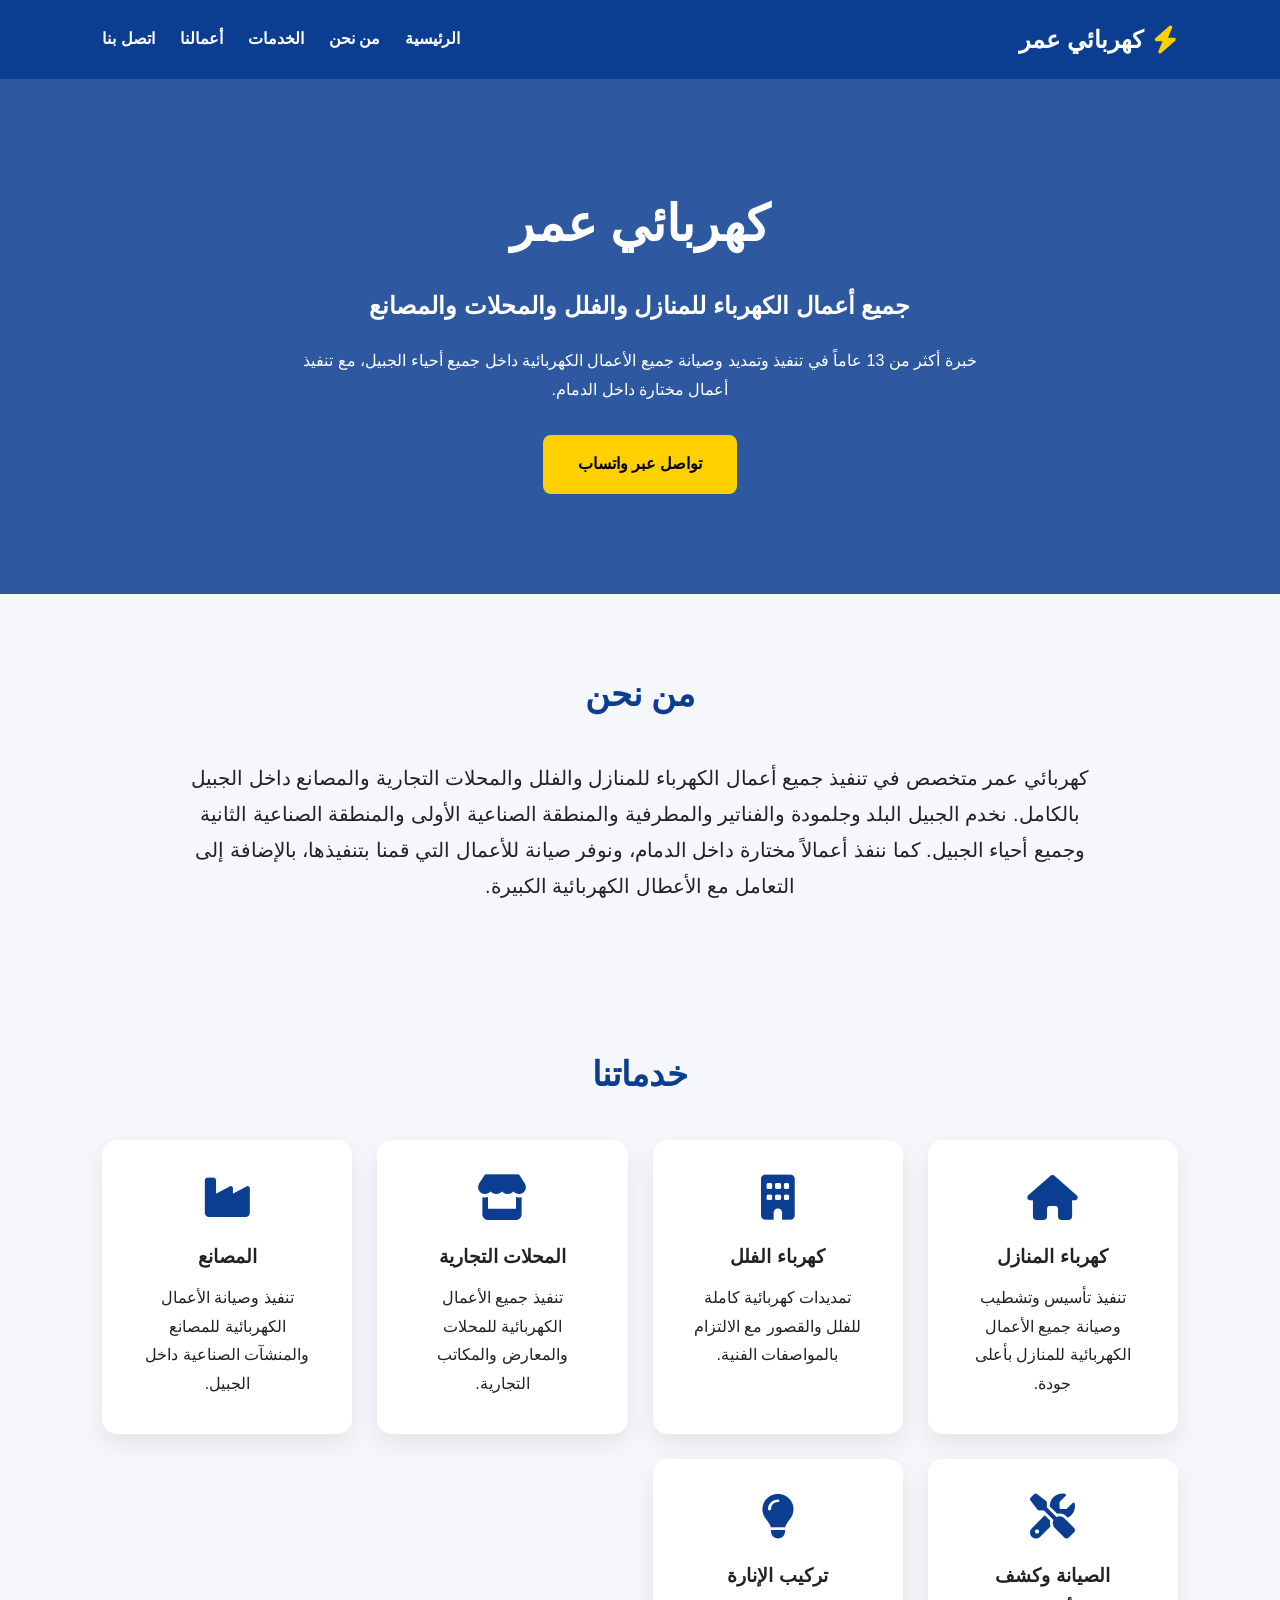
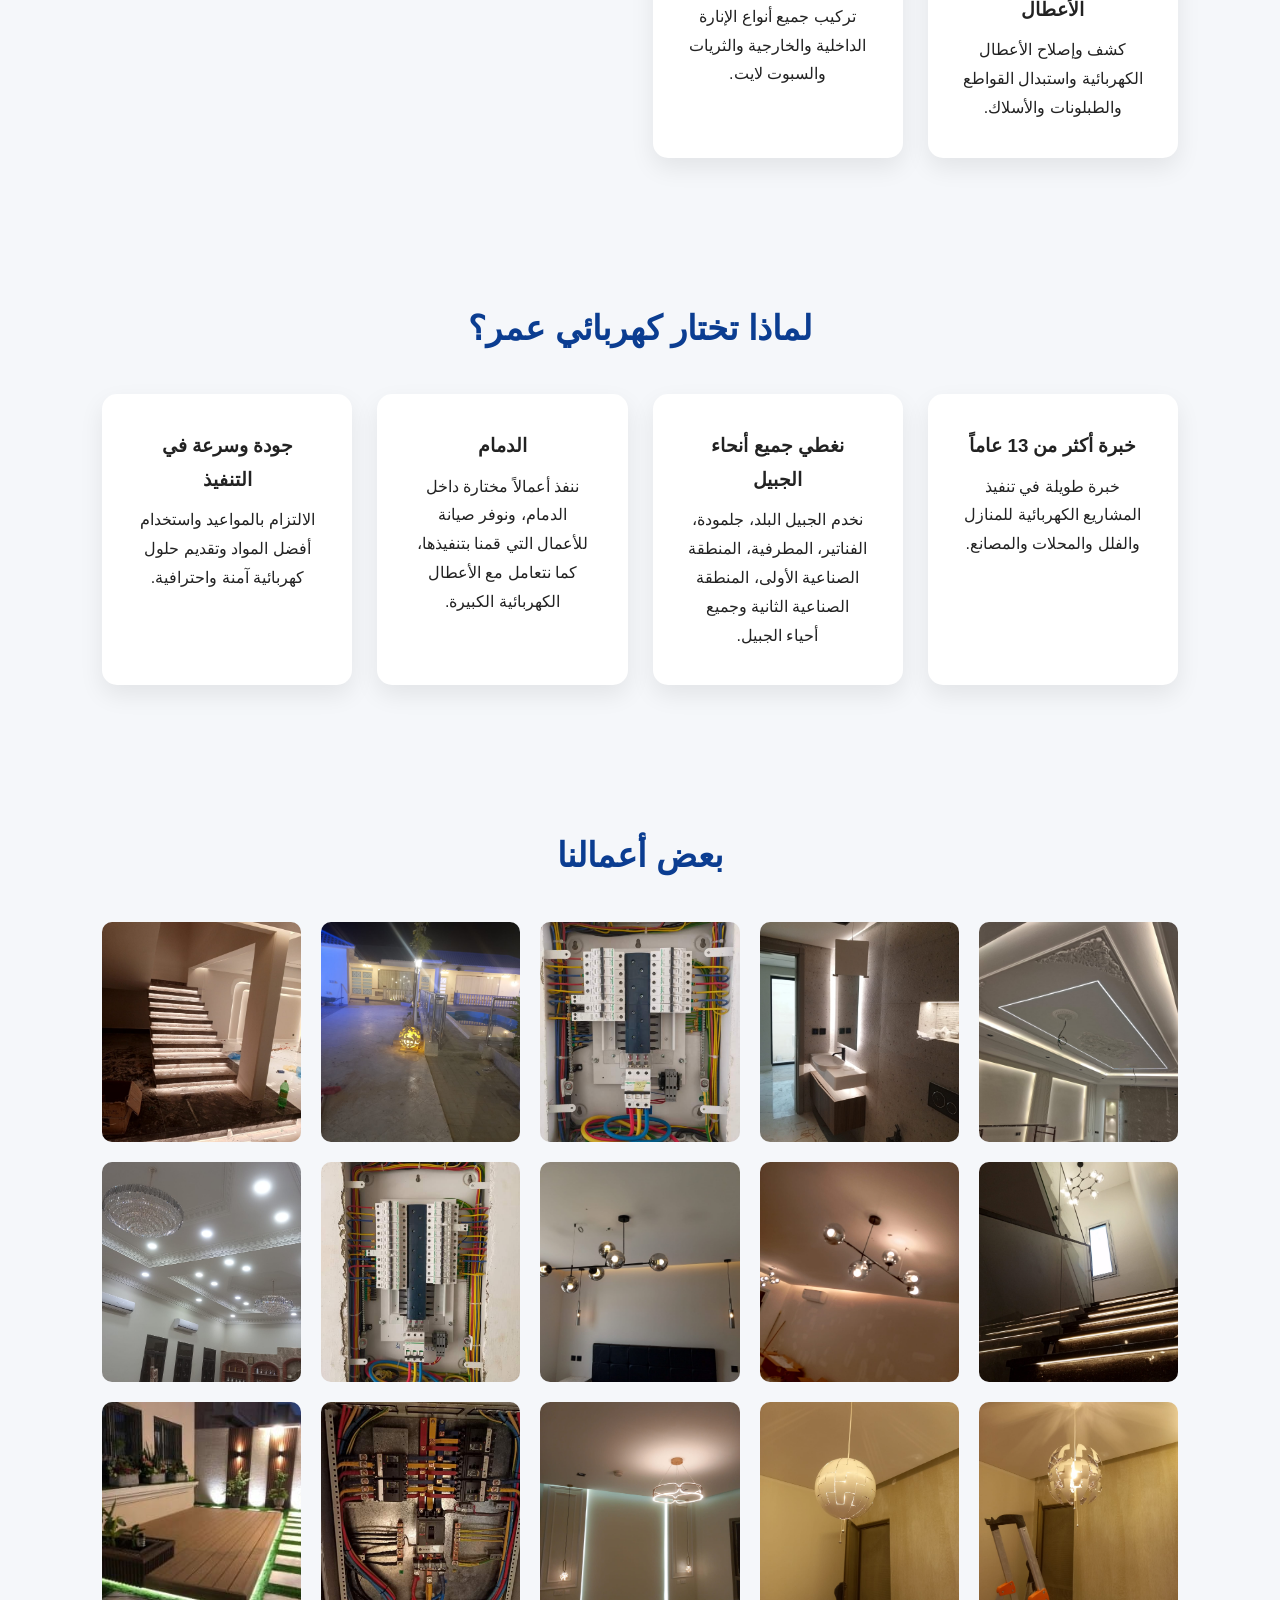
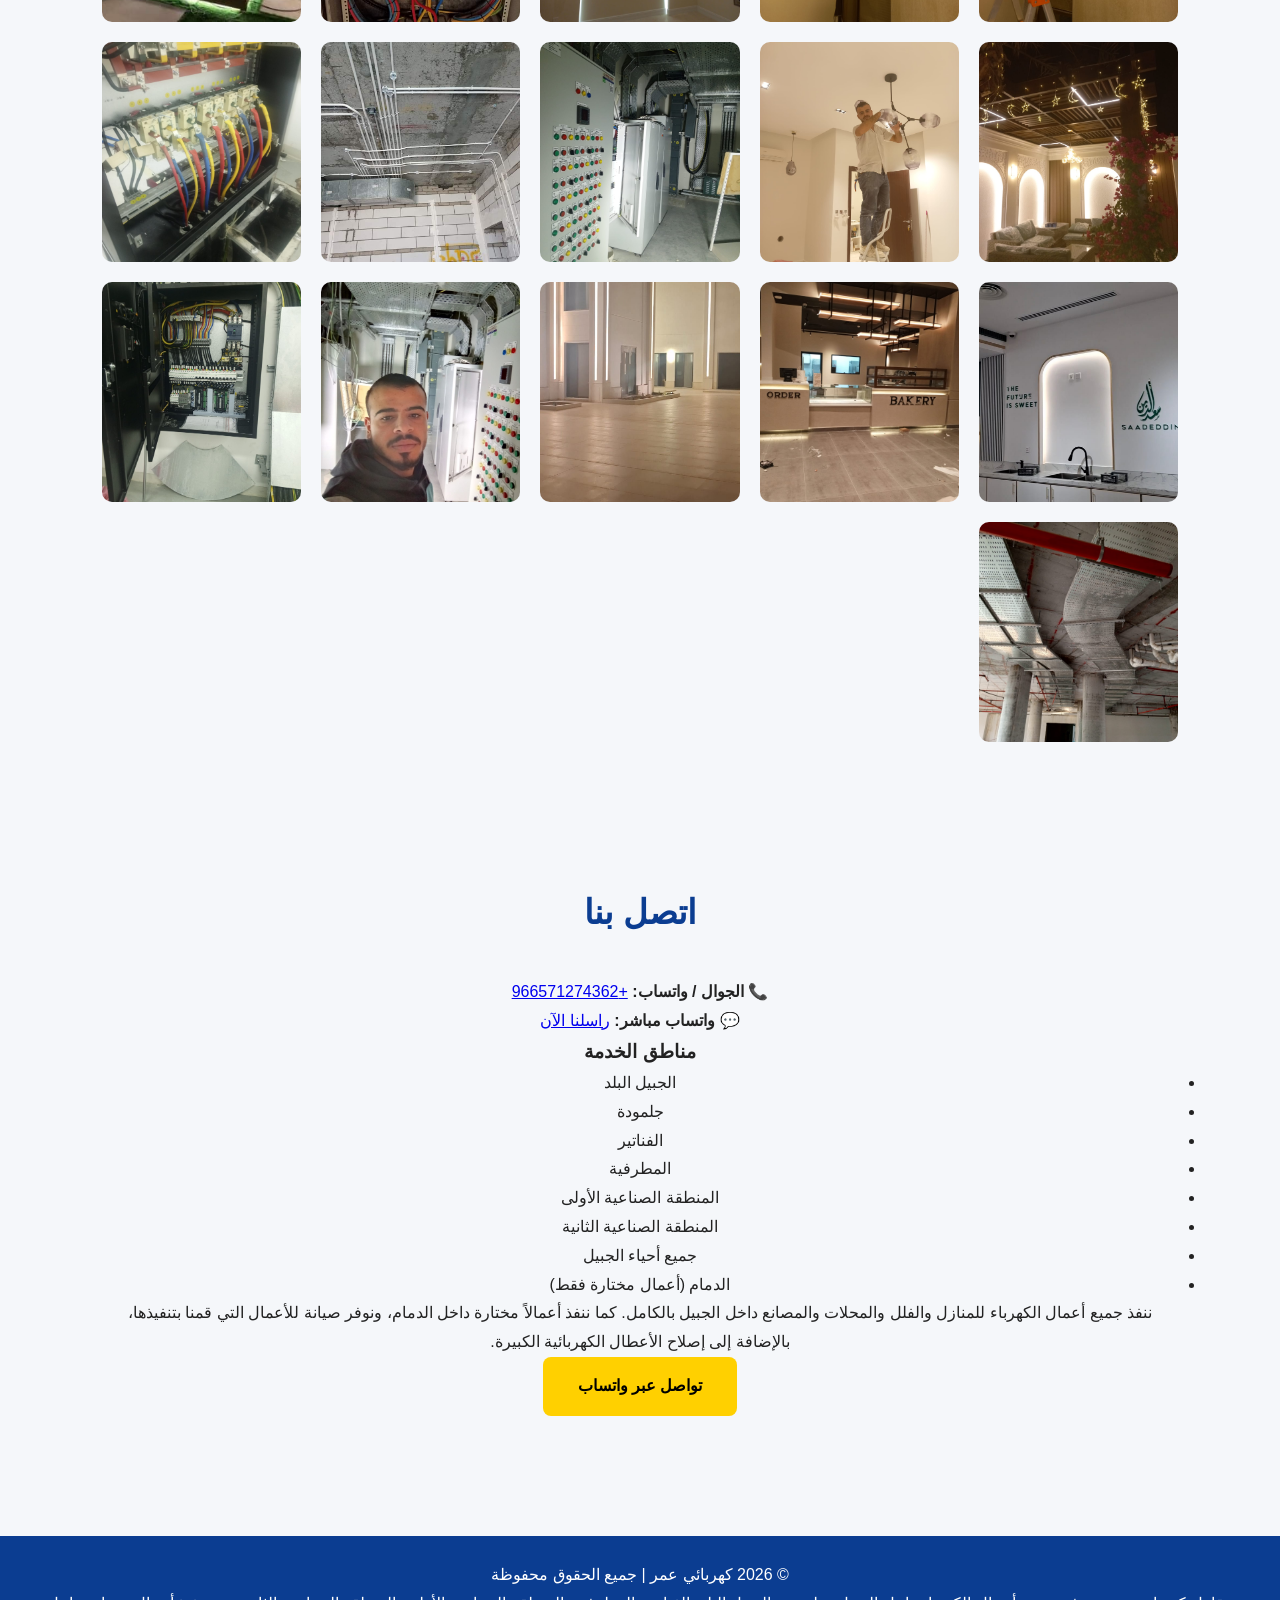
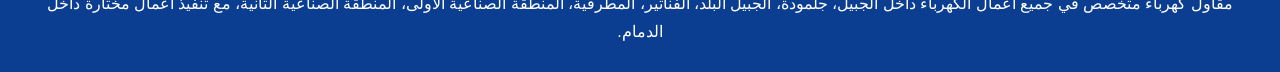
==== commit 068f8dd9: "Update index.html" ====
--- a/index.html
+++ b/index.html
@@ -3,191 +3,312 @@
 <html lang="ar" dir="rtl">
 
 <head>
-    <meta charset="UTF-8">
-    <meta name="viewport" content="width=device-width, initial-scale=1.0">
- <title>كهربائي عمر | كهربائي بالجبيل</title>  
-  <link rel="icon" type="image/png" href="images/favicon.png">  
-<meta name="description" content="كهربائي عمر يقدم خدمات الكهرباء للمنازل والفلل والمحلات والمصانع في الجبيل والمنطقة الشرقية. تركيب وصيانة وتمديدات كهربائية وكشف الأعطال وخدمة سريعة على مدار الساعة.">
-<meta name="keywords" content="كهربائي عمر, كهربائي الجبيل, كهربائي بالجبيل, كهربائي الجبيل الصناعية, كهربائي الشرقية, كهربائي منازل, كهربائي فلل, صيانة كهرباء, تمديدات كهربائية, كشف أعطال كهربائية, فني كهرباء">
+
+<meta charset="UTF-8">
+<meta name="viewport" content="width=device-width, initial-scale=1.0">
+
+<title>كهربائي عمر | مقاول كهرباء بالجبيل</title>
+
+<meta name="description" content="كهربائي عمر متخصص في تنفيذ جميع أعمال الكهرباء للمنازل والفلل والمحلات والمصانع داخل الجبيل بالكامل، بما يشمل الجبيل البلد وجلمودة والفناتير والمطرفية والمنطقة الصناعية الأولى والمنطقة الصناعية الثانية. كما ننفذ أعمالاً مختارة داخل الدمام، ونوفر صيانة للأعمال التي نفذناها، ونتعامل مع الأعطال الكهربائية الكبيرة.">
+
+    
+<meta name="keywords" content="كهربائي الجبيل, كهربائي عمر, كهربائي جلمودة, كهربائي الفناتير, كهربائي الجبيل البلد, كهربائي المطرفية, كهربائي المنطقة الصناعية الأولى, كهربائي المنطقة الصناعية الثانية, كهربائي الدمام, كهربائي الشرقية, مقاول كهرباء, تمديدات كهربائية, كشف أعطال كهربائية, صيانة كهرباء">
+
 <meta name="author" content="كهربائي عمر">
-
+<meta name="robots" content="index, follow">
+<meta name="theme-color" content="#0b3d91">
+
+<link rel="canonical" href="https://omar-electrician.github.io/electrical-website/">
+
+<link rel="icon" type="image/png" href="images/logo.png">
+<link rel="shortcut icon" href="images/logo.png">
+
+
+<meta property="og:type" content="website">
 <meta property="og:title" content="كهربائي عمر | مقاول كهرباء بالجبيل">
-<meta property="og:description" content="خدمات الكهرباء للمنازل والفلل والمحلات والمصانع داخل الجبيل والمنطقة الشرقية.">
-
+<meta property="og:description" content="نخدم جميع أحياء الجبيل بما فيها الجبيل البلد وجلمودة والفناتير والمطرفية والمنطقة الصناعية الأولى والثانية. كما ننفذ أعمالاً مختارة داخل الدمام.">
 <meta property="og:url" content="https://omar-electrician.github.io/electrical-website/">
-    <title>كهربائي عمر | مقاول كهرباء بالجبيل</title>
+<meta property="og:image" content="https://omar-electrician.github.io/electrical-website/images/logo.png">
 <meta property="og:locale" content="ar_SA">
-    <link rel="stylesheet" href="style.css">
-
-    <link rel="stylesheet"
-        href="https://cdnjs.cloudflare.com/ajax/libs/font-awesome/6.5.2/css/all.min.css">
+
+<link rel="stylesheet" href="style.css">
+
+<link rel="stylesheet" href="https://cdnjs.cloudflare.com/ajax/libs/font-awesome/6.5.2/css/all.min.css">
+
 <script type="application/ld+json">
 {
-  "@context":"https://schema.org",
-  "@type":"Electrician",
-  "name":"كهربائي عمر",
-  "url":"https://omar-electrician.github.io/electrical-website/",
-  "telephone":"+966571274362",
-  "description":"كهربائي عمر متخصص في أعمال الكهرباء للمنازل والفلل والمحلات والمصانع داخل الجبيل والمنطقة الشرقية.",
-  "areaServed":"الجبيل، المنطقة الشرقية، المملكة العربية السعودية",
-  "priceRange":"$$"
+"@context":"https://schema.org",
+"@type":"Electrician",
+"name":"كهربائي عمر",
+"url":"https://omar-electrician.github.io/electrical-website/",
+"image":"https://omar-electrician.github.io/electrical-website/images/logo.png",
+"logo":"https://omar-electrician.github.io/electrical-website/images/logo.png",
+"telephone":"+966571274362",
+"description":"كهربائي متخصص في جميع أعمال الكهرباء داخل الجبيل بالكامل، مع تنفيذ أعمال مختارة داخل الدمام وصيانة الأعمال التي قمنا بتنفيذها والتعامل مع الأعطال الكهربائية الكبيرة.",
+"priceRange":"$$",
+"address":{
+"@type":"PostalAddress",
+"addressLocality":"الجبيل",
+"addressRegion":"المنطقة الشرقية",
+"addressCountry":"SA"
+},
+"areaServed":[
+"الجبيل",
+"الجبيل البلد",
+"جلمودة",
+"الفناتير",
+"المطرفية",
+"المنطقة الصناعية الأولى",
+"المنطقة الصناعية الثانية",
+"المنطقة الشرقية",
+"الدمام"
+]
 }
 </script>
+
 </head>
 
-
 <body>
 
 <header>
 
-    <div class="logo">
-        <i class="fa-solid fa-bolt"></i>
-        <h2>كهربائي عمر</h2>
-    </div>
-
-    <nav>
-
-        <a href="#home">الرئيسية</a>
-        <a href="#about">من نحن</a>
-        <a href="#services">الخدمات</a>
-        <a href="#contact">اتصل بنا</a>
-
-    </nav>
+<div class="logo">
+<i class="fa-solid fa-bolt"></i>
+<h2>كهربائي عمر</h2>
+</div>
+
+<nav>
+<a href="#home">الرئيسية</a>
+<a href="#about">من نحن</a>
+<a href="#services">الخدمات</a>
+<a href="#gallery">أعمالنا</a>
+<a href="#contact">اتصل بنا</a>
+</nav>
 
 </header>
 
 <section id="home" class="hero">
 
-    <div class="hero-text">
-
-        <h1>كهربائي عمر</h1>
-
-        <h3>جميع أعمال الكهرباء للمنازل والفلل والمحلات</h3>
-
-        <p>
-            خبرة أكثر من 13 عاماً في تنفيذ المشاريع الكهربائية
-            داخل الجبيل والمنطقة الشرقية.
-        </p>
-
-        <a href="https://wa.me/966571274362" class="btn">
-            تواصل عبر واتساب
-        </a>
-
-    </div>
-
-</section>
-
-<section id="about">
-
-<h2>من نحن</h2>
-
-<p>
-نحن متخصصون في تنفيذ جميع أعمال الكهرباء للمنازل والفلل
-والمباني التجارية والمصانع داخل الجبيل والمنطقة الشرقية.
-</p>
-
-</section>
-
-<section id="services">
-
-<h2>خدماتنا</h2>
-
-<div class="services">
-
-<div class="service">
-<i class="fa-solid fa-house"></i>
-<h3>كهرباء المنازل</h3>
-</div>
-
-<div class="service">
-<i class="fa-solid fa-building"></i>
-<h3>كهرباء الفلل</h3>
-</div>
-
-<div class="service">
-<i class="fa-solid fa-industry"></i>
-<h3>المصانع</h3>
-</div>
-
-<div class="service">
-<i class="fa-solid fa-screwdriver-wrench"></i>
-<h3>الصيانة</h3>
-</div>
-
-</div>
-
-</section>
-  <section id="why-us">
-
-<h2>لماذا تختار كهربائي عمر؟</h2>
-
-<div class="services">
-
-<div class="service">
-<h3>خبرة أكثر من 13 عامًا</h3>
-<p>خبرة واسعة في تنفيذ جميع أعمال الكهرباء للمنازل والفلل والمحلات والمصانع.</p>
-</div>
-
-<div class="service">
-<h3>استجابة سريعة</h3>
-<p>نصل إليك بسرعة داخل الجبيل والجبيل الصناعية والفناتير وجميع الأحياء المجاورة.</p>
-</div>
-
-<div class="service">
-<h3>أسعار مناسبة</h3>
-<p>أسعار واضحة ومناسبة مع جودة تنفيذ عالية وضمان على الأعمال المنفذة.</p>
-</div>
-
-<div class="service">
-<h3>تنفيذ جميع الأعمال</h3>
-<p>تأسيس كهرباء، صيانة، كشف أعطال، تركيب إنارة، طبلونات، قواطع وتمديدات كاملة.</p>
-</div>
-
-</div>
-
-</section>  
-<section id="gallery">
-    <div class="container">
-        <h2>بعض أعمالنا</h2>
-
-    <div class="gallery" id="galleryContainer"></div>
-      </div>
-
-</section>  
-<section id="contact">
-
-<h2>اتصل بنا</h2>
-
-<p><strong>📞 الجوال / واتساب:</strong> +966571274362</p>
-
-<p><strong>📍 نخدم:</strong></p>
-
-<ul>
-    <li>الجبيل الصناعية</li>
-    <li>الجبيل البلد</li>
-    <li>الفناتير</li>
-    <li>المطرفية</li>
-    <li>المنطقة الصناعية 1</li>
-    <li>المنطقة الصناعية 2</li>
-    <li>الدمام (أعمال مختارة)</li>
-    <li>الخبر (أعمال مختارة)</li>
-</ul>
-
-<p>
-متخصصون في تأسيس وتشطيب وصيانة وحل جميع مشاكل الكهرباء للمنازل والفلل والمحلات.
+<div class="hero-text">
+
+<h1>كهربائي عمر</h1>
+
+<h3>جميع أعمال الكهرباء للمنازل والفلل والمحلات والمصانع</h3>
+
+<p>
+خبرة أكثر من 13 عاماً في تنفيذ وتمديد وصيانة جميع الأعمال الكهربائية داخل جميع أحياء الجبيل، مع تنفيذ أعمال مختارة داخل الدمام.
 </p>
 
 <a href="https://wa.me/966571274362" class="btn">
 تواصل عبر واتساب
 </a>
+
+</div>
+
+</section>
+
+<section id="about">
+
+<h2>من نحن</h2>
+
+<p>
+كهربائي عمر متخصص في تنفيذ جميع أعمال الكهرباء للمنازل والفلل والمحلات التجارية والمصانع داخل الجبيل بالكامل. نخدم الجبيل البلد وجلمودة والفناتير والمطرفية والمنطقة الصناعية الأولى والمنطقة الصناعية الثانية وجميع أحياء الجبيل. كما ننفذ أعمالاً مختارة داخل الدمام، ونوفر صيانة للأعمال التي قمنا بتنفيذها، بالإضافة إلى التعامل مع الأعطال الكهربائية الكبيرة.
+</p>
+
+</section>
+
+<section id="services">
+
+<h2>خدماتنا</h2>
+
+<div class="services">
+
+<div class="service">
+<i class="fa-solid fa-house"></i>
+<h3>كهرباء المنازل</h3>
+<p>
+تنفيذ تأسيس وتشطيب وصيانة جميع الأعمال الكهربائية للمنازل بأعلى جودة.
+</p>
+</div>
+
+<div class="service">
+<i class="fa-solid fa-building"></i>
+<h3>كهرباء الفلل</h3>
+<p>
+تمديدات كهربائية كاملة للفلل والقصور مع الالتزام بالمواصفات الفنية.
+</p>
+</div>
+
+<div class="service">
+<i class="fa-solid fa-store"></i>
+<h3>المحلات التجارية</h3>
+<p>
+تنفيذ جميع الأعمال الكهربائية للمحلات والمعارض والمكاتب التجارية.
+</p>
+</div>
+
+<div class="service">
+<i class="fa-solid fa-industry"></i>
+<h3>المصانع</h3>
+<p>
+تنفيذ وصيانة الأعمال الكهربائية للمصانع والمنشآت الصناعية داخل الجبيل.
+</p>
+</div>
+
+<div class="service">
+<i class="fa-solid fa-screwdriver-wrench"></i>
+<h3>الصيانة وكشف الأعطال</h3>
+<p>
+كشف وإصلاح الأعطال الكهربائية واستبدال القواطع والطبلونات والأسلاك.
+</p>
+</div>
+
+<div class="service">
+<i class="fa-solid fa-lightbulb"></i>
+<h3>تركيب الإنارة</h3>
+<p>
+تركيب جميع أنواع الإنارة الداخلية والخارجية والثريات والسبوت لايت.
+</p>
+</div>
+
+</div>
+
+</section>
+
+<section id="why-us">
+
+<h2>لماذا تختار كهربائي عمر؟</h2>
+
+<div class="services">
+
+<div class="service">
+<h3>خبرة أكثر من 13 عاماً</h3>
+
+<p>
+خبرة طويلة في تنفيذ المشاريع الكهربائية للمنازل والفلل والمحلات والمصانع.
+</p>
+
+</div>
+
+<div class="service">
+
+<h3>نغطي جميع أنحاء الجبيل</h3>
+
+<p>
+نخدم الجبيل البلد، جلمودة، الفناتير، المطرفية، المنطقة الصناعية الأولى، المنطقة الصناعية الثانية وجميع أحياء الجبيل.
+</p>
+
+</div>
+
+<div class="service">
+
+<h3>الدمام</h3>
+
+<p>
+ننفذ أعمالاً مختارة داخل الدمام، ونوفر صيانة للأعمال التي قمنا بتنفيذها، كما نتعامل مع الأعطال الكهربائية الكبيرة.
+</p>
+
+</div>
+
+<div class="service">
+
+<h3>جودة وسرعة في التنفيذ</h3>
+
+<p>
+الالتزام بالمواعيد واستخدام أفضل المواد وتقديم حلول كهربائية آمنة واحترافية.
+</p>
+
+</div>
+
+</div>
+
+</section>
+
+<section id="gallery">
+
+<div class="container">
+
+<h2>بعض أعمالنا</h2>
+
+<div class="gallery" id="galleryContainer"></div>
+
+</div>
+
+</section>
+
+<section id="contact">
+
+<h2>اتصل بنا</h2>
+
+<p>
+<strong>📞 الجوال / واتساب:</strong>
+<a href="tel:+966571274362">+966571274362</a>
+</p>
+
+<p>
+<strong>💬 واتساب مباشر:</strong>
+<a href="https://wa.me/966571274362" target="_blank">
+راسلنا الآن
+</a>
+</p>
+
+<h3>مناطق الخدمة</h3>
+
+<ul>
+
+<li>الجبيل البلد</li>
+
+<li>جلمودة</li>
+
+<li>الفناتير</li>
+
+<li>المطرفية</li>
+
+<li>المنطقة الصناعية الأولى</li>
+
+<li>المنطقة الصناعية الثانية</li>
+
+<li>جميع أحياء الجبيل</li>
+
+<li>الدمام (أعمال مختارة فقط)</li>
+
+</ul>
+
+<p>
+
+ننفذ جميع أعمال الكهرباء للمنازل والفلل والمحلات والمصانع داخل الجبيل بالكامل.
+
+كما ننفذ أعمالاً مختارة داخل الدمام، ونوفر صيانة للأعمال التي قمنا بتنفيذها، بالإضافة إلى إصلاح الأعطال الكهربائية الكبيرة.
+
+</p>
+
+<a href="https://wa.me/966571274362" class="btn" target="_blank">
+
+تواصل عبر واتساب
+
+</a>
+
 </section>
 
 <footer>
 
-© 2026 كهربائي عمر
+<p>
+
+© 2026 كهربائي عمر | جميع الحقوق محفوظة
+
+</p>
+
+<p>
+
+مقاول كهرباء متخصص في جميع أعمال الكهرباء داخل الجبيل، جلمودة، الجبيل البلد، الفناتير، المطرفية، المنطقة الصناعية الأولى، المنطقة الصناعية الثانية، مع تنفيذ أعمال مختارة داخل الدمام.
+
+</p>
 
 </footer>
-<script src="gallery.js?v=2"></script>
+
+<script src="gallery.js?v=3"></script>
+
 </body>
 
 </html>
+    
